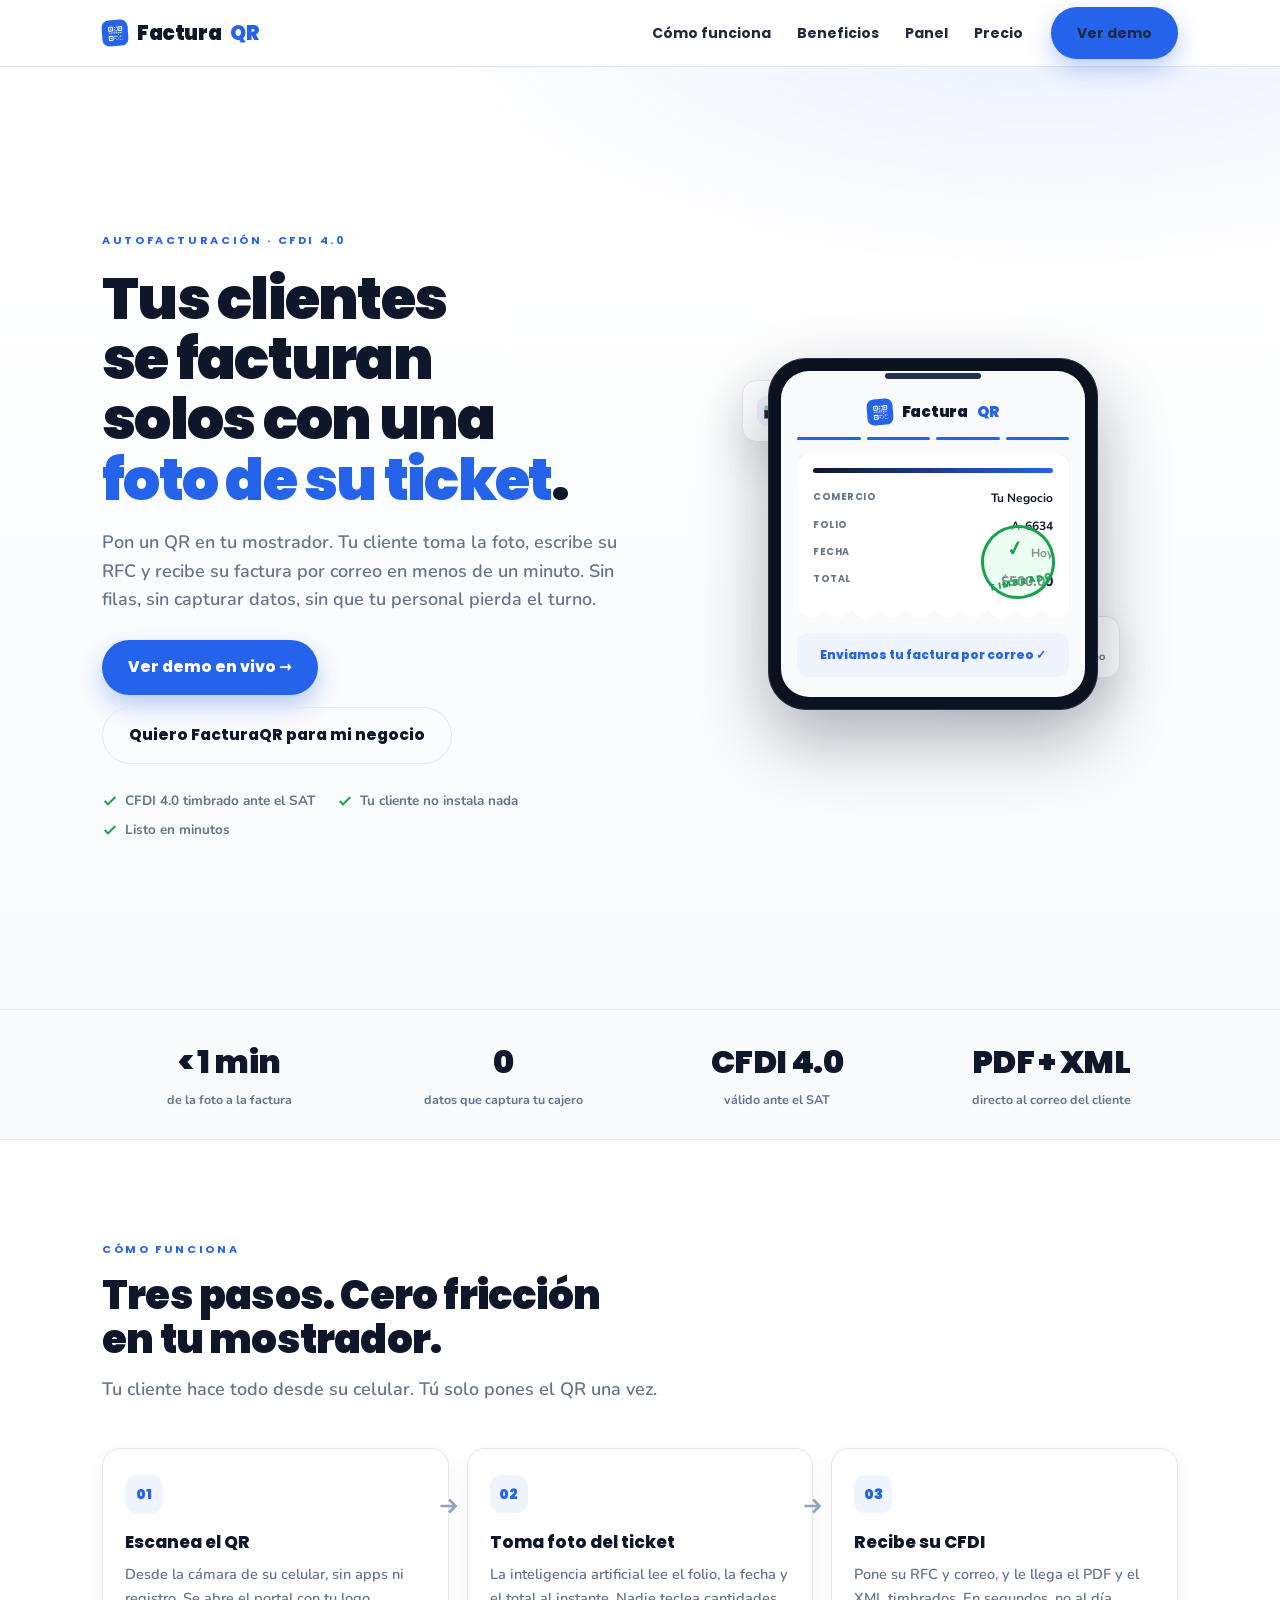
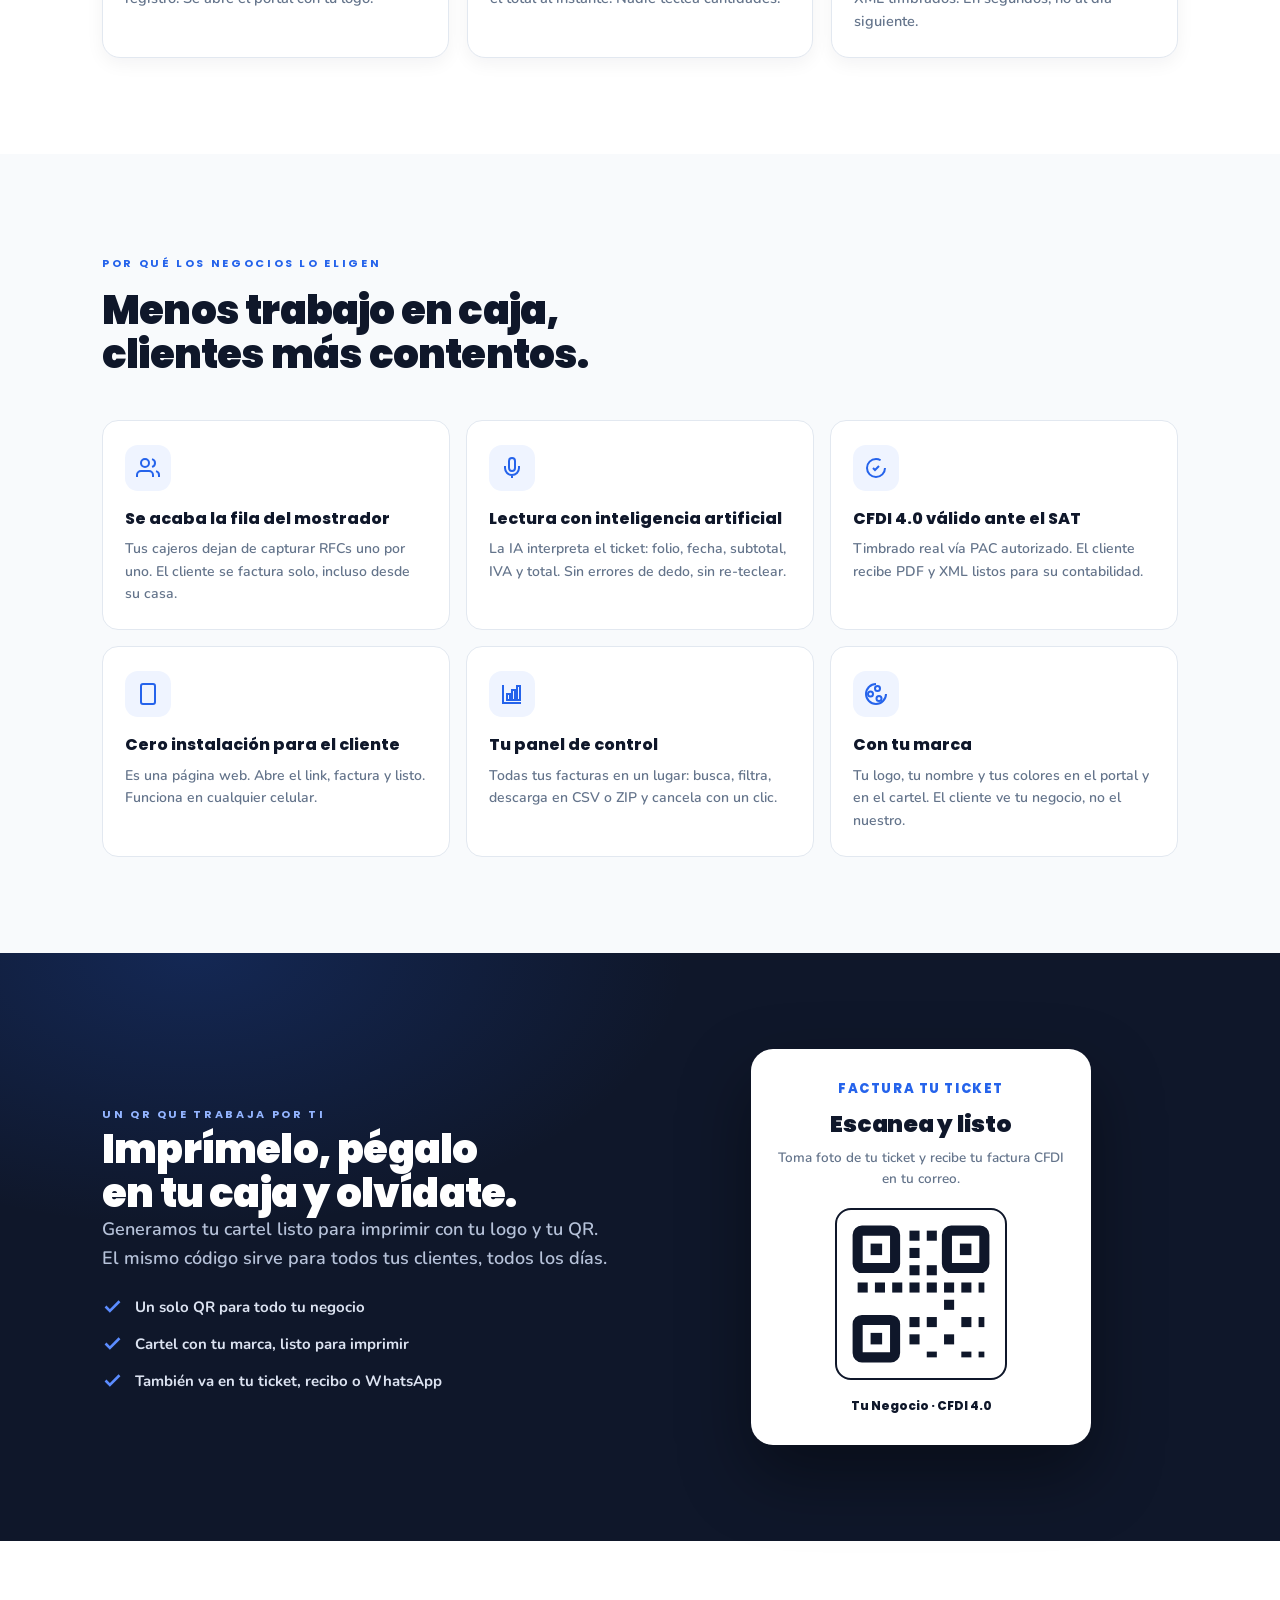
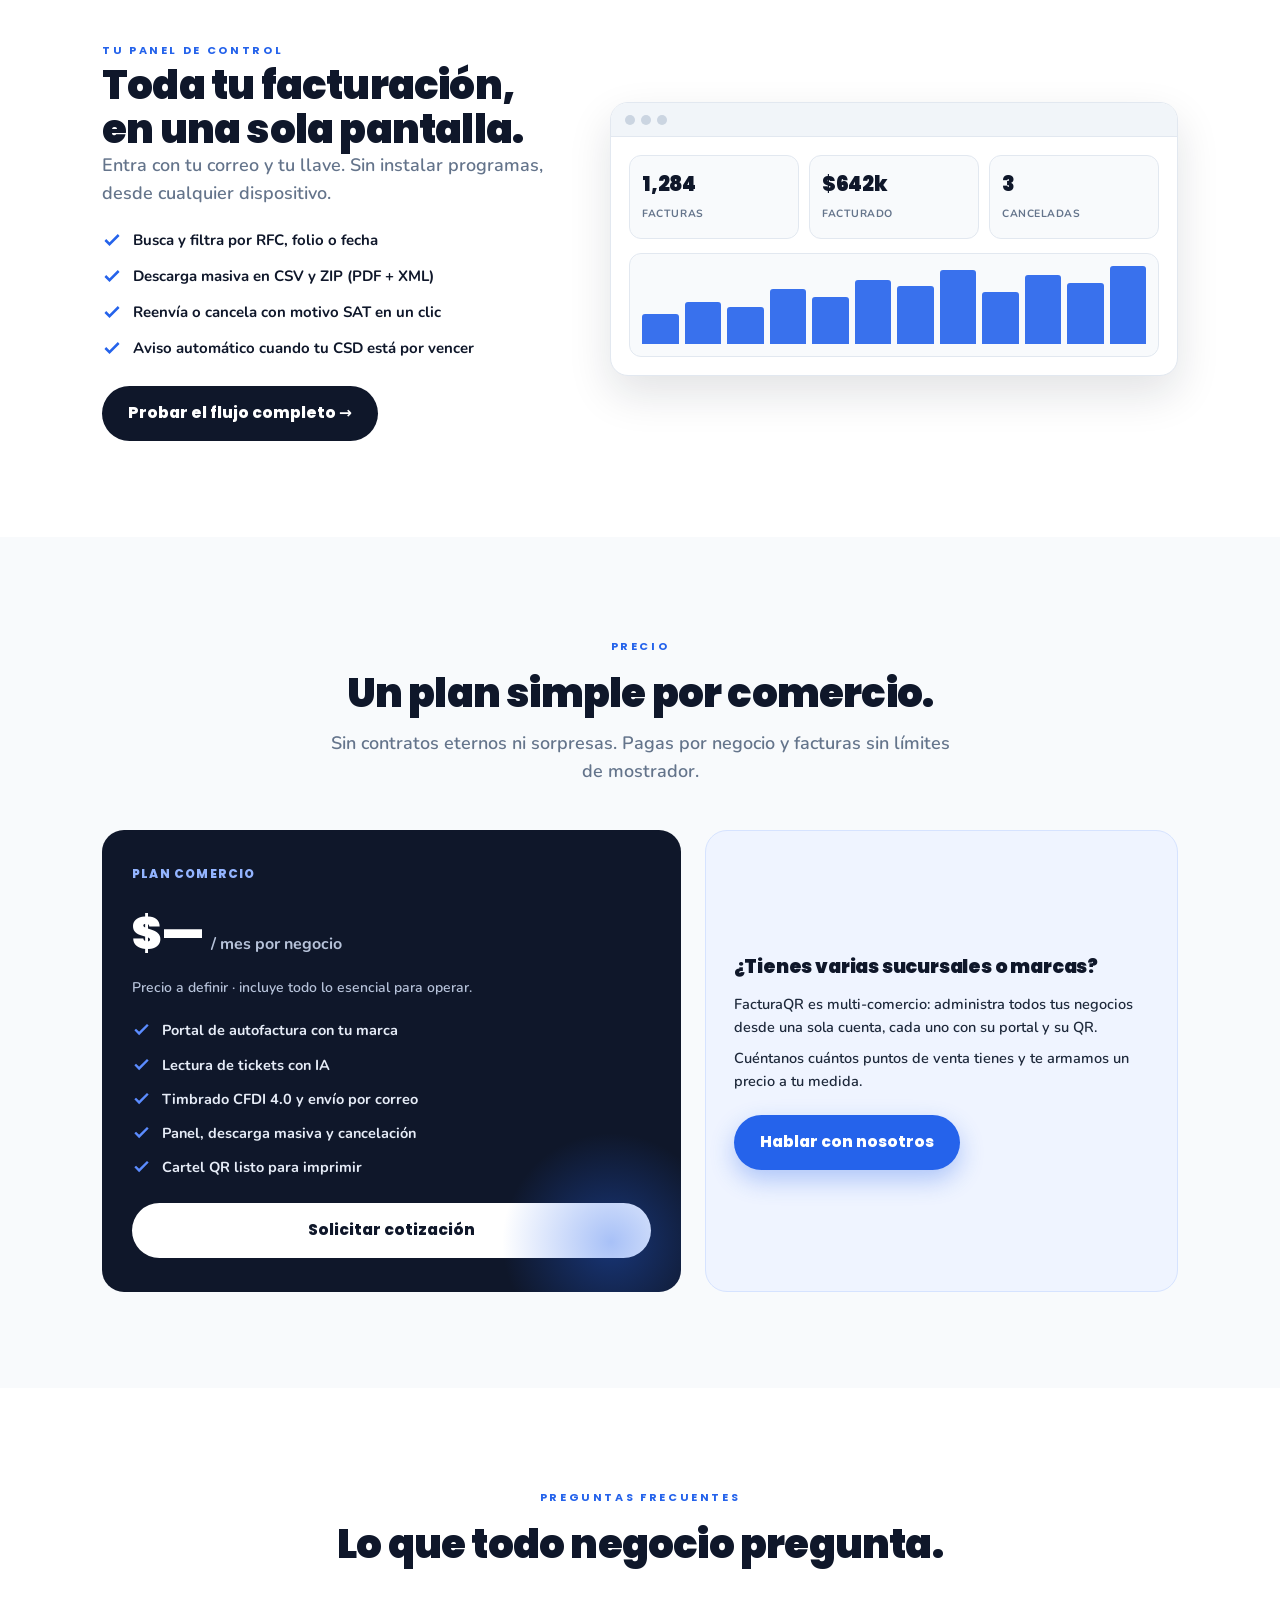
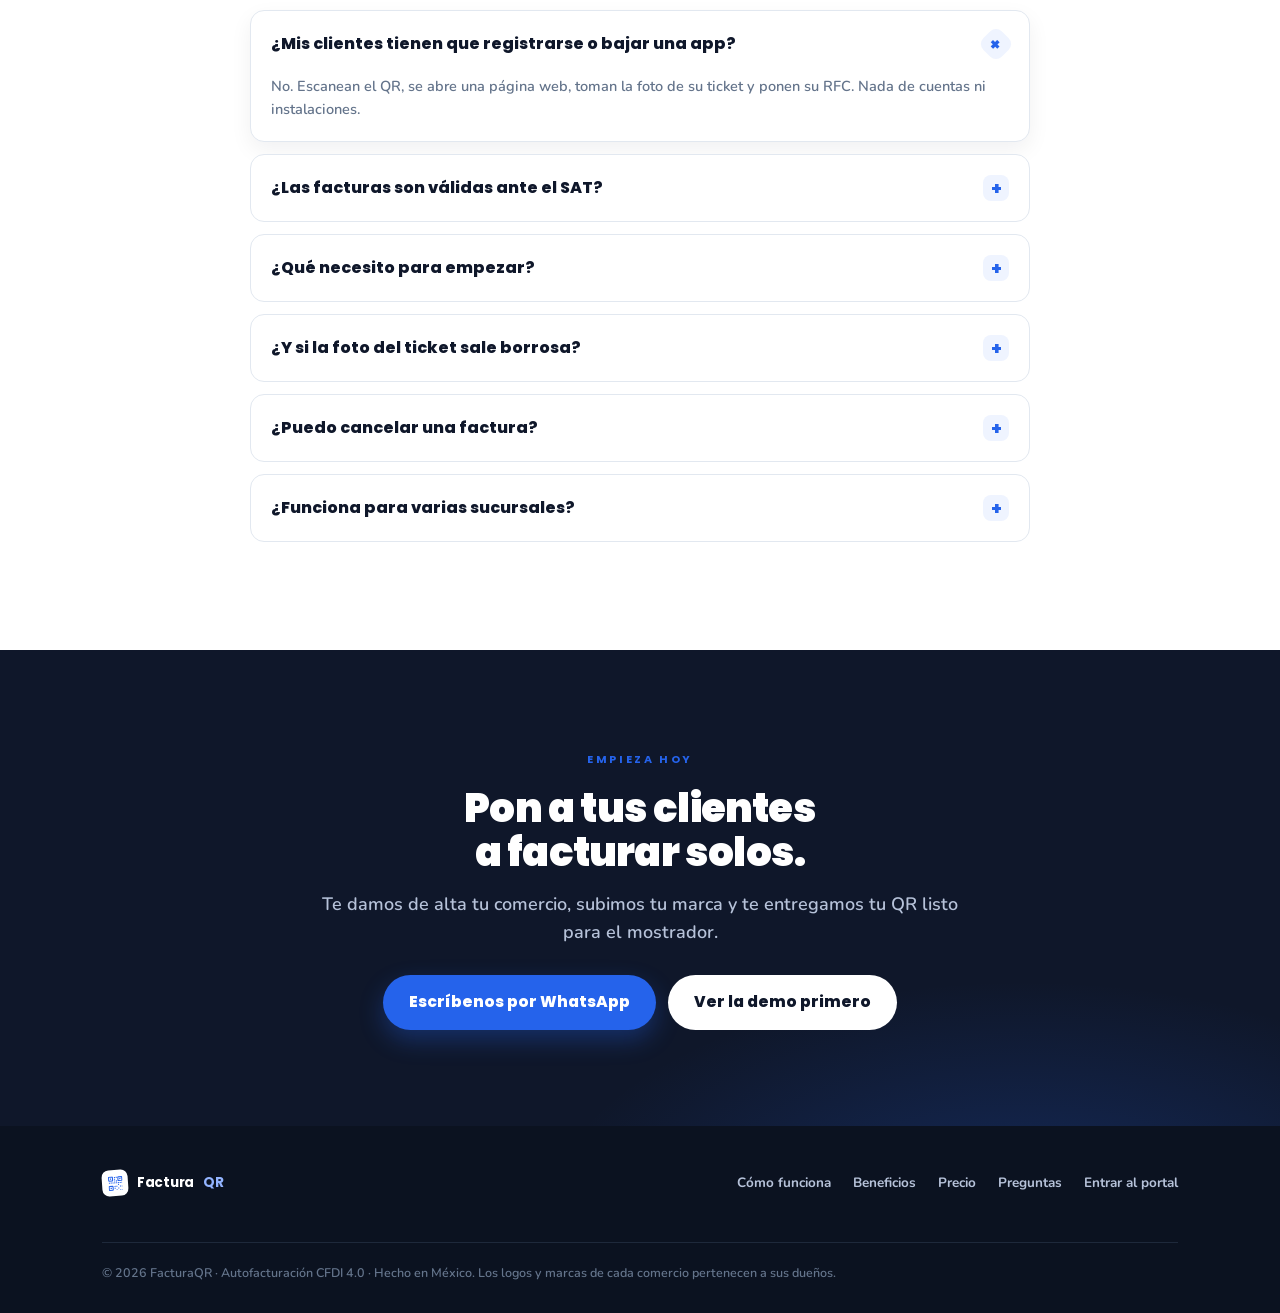
==== index.html @ 7654d51c "Landing de FacturaQR — página promocional Landing de una sola página para facturaqr.app: hero con ma" ====
<!DOCTYPE html>
<html lang="es">
<head>
<meta charset="utf-8">
<meta name="viewport" content="width=device-width, initial-scale=1">
<title>FacturaQR — Tus clientes se facturan solos con una foto de su ticket</title>
<meta name="description" content="Autofacturación CFDI 4.0 para tu negocio. Pon un QR en tu mostrador: tu cliente toma foto de su ticket, pone su RFC y recibe su factura por correo en menos de un minuto. Sin filas, sin capturar datos.">
<meta name="theme-color" content="#0F172A">
<meta property="og:title" content="FacturaQR — Autofacturación con una foto del ticket">
<meta property="og:description" content="Pon un QR en tu mostrador y deja que tus clientes se facturen solos. CFDI 4.0 válido ante el SAT, en menos de un minuto.">
<meta property="og:type" content="website">
<link rel="preconnect" href="https://fonts.googleapis.com">
<link rel="preconnect" href="https://fonts.gstatic.com" crossorigin>
<link href="https://fonts.googleapis.com/css2?family=Poppins:wght@600;700;800;900&family=Nunito:wght@400;600;700;800&display=swap" rel="stylesheet">
<style>
  :root{
    --ink:#0F172A; --ink-2:#1E293B; --mute:#64748B; --mute-2:#94A3B8;
    --blue:#2563EB; --blue-600:#1D4ED8; --blue-soft:#EFF4FF;
    --paper:#F8FAFC; --paper-2:#F1F5F9; --line:#E2E8F0; --white:#FFFFFF;
    --ok:#16A34A; --ok-soft:#DCFCE7;
    --shadow:0 18px 44px rgba(15,23,42,.12);
    --max:1120px;
  }
  *{box-sizing:border-box;margin:0;padding:0}
  html{-webkit-text-size-adjust:100%;scroll-behavior:smooth}
  body{font-family:'Nunito',system-ui,-apple-system,'Segoe UI',sans-serif;color:var(--ink);background:var(--white);line-height:1.6;overflow-x:hidden}
  h1,h2,h3,.wm,.eyebrow,.btn,.stat b,.step b,.label{font-family:'Poppins',system-ui,'Segoe UI',sans-serif}
  a{color:inherit;text-decoration:none}
  img{max-width:100%;display:block}
  .wrap{max-width:var(--max);margin:0 auto;padding:0 22px}
  .eyebrow{font-weight:700;font-size:11px;letter-spacing:.24em;text-transform:uppercase;color:var(--blue)}
  h2{font-weight:900;font-size:clamp(26px,4.2vw,40px);letter-spacing:-.02em;line-height:1.1;text-wrap:balance}
  .lead{font-size:clamp(16px,2vw,18px);color:var(--mute);font-weight:600;max-width:58ch}
  .btn{display:inline-flex;align-items:center;gap:9px;border:0;border-radius:100px;padding:15px 26px;font-weight:800;font-size:15.5px;cursor:pointer;transition:transform .08s ease,filter .18s ease,box-shadow .18s ease;white-space:nowrap}
  .btn:active{transform:translateY(1px)}
  .btn-blue{background:var(--blue);color:#fff;box-shadow:0 10px 24px rgba(37,99,235,.32)}
  .btn-blue:hover{filter:brightness(1.07);box-shadow:0 14px 30px rgba(37,99,235,.4)}
  .btn-dark{background:var(--ink);color:#fff}
  .btn-dark:hover{filter:brightness(1.18)}
  .btn-ghost{background:transparent;color:var(--ink);border:1.6px solid var(--line)}
  .btn-ghost:hover{border-color:var(--blue);color:var(--blue)}
  .btn-white{background:#fff;color:var(--ink)}
  .btn-white:hover{filter:brightness(.96)}
  :focus-visible{outline:3px solid var(--blue);outline-offset:2px;border-radius:6px}

  /* ── wordmark ── */
  .wm{display:inline-flex;align-items:center;gap:9px;font-weight:900;font-size:20px;letter-spacing:-.02em}
  .wm .qmark{display:inline-grid;place-items:center;width:26px;height:26px;background:var(--blue);color:#fff;border-radius:7px;font-size:13px;transform:rotate(-4deg)}
  .wm .qmark svg{width:15px;height:15px}
  .wm .t2{color:var(--blue)}
  .on-dark .wm{color:#fff}.on-dark .wm .qmark{background:#fff;color:var(--blue)}.on-dark .wm .t2{color:#93B4FF}

  /* ── nav ── */
  header.nav{position:sticky;top:0;z-index:50;background:rgba(255,255,255,.82);backdrop-filter:saturate(180%) blur(12px);border-bottom:1px solid var(--line)}
  .nav .row{display:flex;align-items:center;gap:20px;height:66px}
  .nav nav{margin-left:auto;display:flex;align-items:center;gap:26px}
  .nav nav a{font-family:'Poppins';font-weight:700;font-size:14px;color:var(--ink-2)}
  .nav nav a:hover{color:var(--blue)}
  .nav .cta{margin-left:2px}
  .nav .burger{display:none;margin-left:auto;background:none;border:0;font-size:26px;cursor:pointer;color:var(--ink)}
  @media(max-width:820px){.nav nav .navlink{display:none}.nav .burger{display:block}.nav nav{gap:10px}}

  /* ── hero ── */
  .hero{position:relative;background:
      radial-gradient(1100px 460px at 82% -8%,rgba(37,99,235,.10),transparent 60%),
      linear-gradient(180deg,#fff, var(--paper));overflow:hidden}
  .hero .wrap{display:grid;grid-template-columns:1.05fr .95fr;gap:46px;align-items:center;padding-top:64px;padding-bottom:72px}
  .hero h1{font-weight:900;font-size:clamp(32px,5.4vw,58px);line-height:1.04;letter-spacing:-.03em;text-wrap:balance;margin:16px 0 18px}
  .hero h1 .hl{color:var(--blue);position:relative;white-space:nowrap}
  .hero h1 .hl::after{content:"";position:absolute;left:0;right:0;bottom:.06em;height:.16em;background:rgba(37,99,235,.22);border-radius:3px;z-index:-1}
  .hero .cta-row{display:flex;flex-wrap:wrap;gap:12px;margin-top:26px}
  .trust{display:flex;flex-wrap:wrap;gap:8px 22px;margin-top:26px;color:var(--mute);font-weight:700;font-size:13.5px}
  .trust span{display:inline-flex;align-items:center;gap:7px}
  .trust svg{width:16px;height:16px;color:var(--ok);flex:none}

  /* ── phone mock ── */
  .mock{position:relative;justify-self:center;width:100%;max-width:330px}
  .phone{position:relative;background:#0B1220;border-radius:38px;padding:12px;box-shadow:0 30px 70px rgba(15,23,42,.32);border:1px solid #24304A}
  .phone::before{content:"";position:absolute;top:14px;left:50%;transform:translateX(-50%);width:96px;height:6px;background:#24304A;border-radius:100px;z-index:3}
  .screen{background:var(--paper);border-radius:28px;padding:22px 16px 20px;overflow:hidden}
  .screen .brand{display:flex;justify-content:center;margin:6px 0 12px}
  .screen .brand .wm{font-size:15px}
  .prog{display:flex;gap:6px;margin-bottom:14px}
  .prog i{flex:1;height:3px;border-radius:2px;background:var(--line)}
  .prog i.on{background:var(--blue)}
  .ticket{position:relative;background:#fff;border-radius:14px 14px 0 0;padding:16px 16px 22px;box-shadow:0 10px 24px rgba(27,36,64,.1);
    --z:9px;clip-path:polygon(0 0,100% 0,100% calc(100% - var(--z)),95% 100%,90% calc(100% - var(--z)),85% 100%,80% calc(100% - var(--z)),75% 100%,70% calc(100% - var(--z)),65% 100%,60% calc(100% - var(--z)),55% 100%,50% calc(100% - var(--z)),45% 100%,40% calc(100% - var(--z)),35% 100%,30% calc(100% - var(--z)),25% 100%,20% calc(100% - var(--z)),15% 100%,10% calc(100% - var(--z)),5% 100%,0 calc(100% - var(--z)))}
  .ticket .bar{height:5px;border-radius:100px;background:linear-gradient(90deg,var(--ink),var(--blue));margin:-2px 0 12px}
  .trow{display:flex;justify-content:space-between;font-size:12px;padding:4px 0;font-weight:700}
  .trow b{color:var(--mute);font-family:'Poppins';font-weight:700;font-size:9.5px;text-transform:uppercase;letter-spacing:.05em}
  .trow.big span{font-weight:800;font-size:14px}
  .stamp{position:absolute;right:14px;bottom:20px;width:74px;height:74px;border-radius:50%;border:3px solid var(--ok);color:var(--ok);display:grid;place-items:center;text-align:center;font-family:'Poppins';font-weight:800;font-size:9px;letter-spacing:.14em;line-height:1.2;transform:rotate(-11deg);background:rgba(220,252,231,.55)}
  .stamp em{font-style:normal;font-size:20px;display:block}
  .screen .done{margin-top:14px;background:var(--blue-soft);border-radius:12px;padding:12px;text-align:center;font-family:'Poppins';font-weight:800;font-size:12px;color:var(--blue)}
  .float{position:absolute;background:#fff;border:1px solid var(--line);border-radius:14px;box-shadow:var(--shadow);padding:11px 14px;display:flex;align-items:center;gap:10px;font-weight:800;font-size:13px}
  .float .ic{width:30px;height:30px;border-radius:9px;display:grid;place-items:center;flex:none;font-size:15px}
  .float small{display:block;color:var(--mute);font-weight:700;font-size:11px}
  .float.f1{top:6%;left:-26px;animation:bob 5s ease-in-out infinite}
  .float.f2{bottom:9%;right:-22px;animation:bob 5.6s ease-in-out .6s infinite}
  @keyframes bob{0%,100%{transform:translateY(0)}50%{transform:translateY(-9px)}}

  /* ── logos / stat strip ── */
  .strip{border-top:1px solid var(--line);border-bottom:1px solid var(--line);background:var(--paper)}
  .strip .wrap{display:grid;grid-template-columns:repeat(4,1fr);gap:20px;padding:26px 22px}
  .stat{text-align:center}
  .stat b{display:block;font-weight:900;font-size:clamp(22px,3.4vw,32px);color:var(--ink);letter-spacing:-.02em;font-variant-numeric:tabular-nums}
  .stat span{font-size:12.5px;color:var(--mute);font-weight:700}
  @media(max-width:620px){.strip .wrap{grid-template-columns:1fr 1fr;gap:22px}}

  /* ── sections ── */
  section{padding:clamp(56px,8vw,96px) 0}
  .sec-head{max-width:640px;margin-bottom:44px}
  .sec-head h2{margin:12px 0 14px}

  /* how it works */
  .steps{display:grid;grid-template-columns:repeat(3,1fr);gap:18px;counter-reset:s}
  .step{position:relative;background:#fff;border:1px solid var(--line);border-radius:18px;padding:26px 22px 24px;box-shadow:0 6px 18px rgba(15,23,42,.05)}
  .step .num{counter-increment:s;font-family:'Poppins';font-weight:900;font-size:14px;color:var(--blue);background:var(--blue-soft);width:38px;height:38px;border-radius:11px;display:grid;place-items:center;margin-bottom:16px}
  .step .num::before{content:counter(s,decimal-leading-zero)}
  .step b{display:block;font-weight:800;font-size:17px;margin-bottom:7px}
  .step p{color:var(--mute);font-weight:600;font-size:14.5px}
  .step .arrow{position:absolute;top:44px;right:-13px;width:26px;height:26px;color:var(--mute-2);z-index:2}
  @media(max-width:780px){.steps{grid-template-columns:1fr}.step .arrow{display:none}}

  /* benefits */
  .bg-paper{background:var(--paper)}
  .cards{display:grid;grid-template-columns:repeat(3,1fr);gap:16px}
  .feat{background:#fff;border:1px solid var(--line);border-radius:16px;padding:24px 22px;transition:transform .16s ease,box-shadow .16s ease}
  .feat:hover{transform:translateY(-4px);box-shadow:var(--shadow)}
  .feat .ic{width:46px;height:46px;border-radius:13px;background:var(--blue-soft);color:var(--blue);display:grid;place-items:center;margin-bottom:15px}
  .feat .ic svg{width:24px;height:24px}
  .feat b{display:block;font-family:'Poppins';font-weight:800;font-size:16px;margin-bottom:7px}
  .feat p{color:var(--mute);font-weight:600;font-size:14px}
  @media(max-width:820px){.cards{grid-template-columns:1fr 1fr}}
  @media(max-width:540px){.cards{grid-template-columns:1fr}}

  /* QR counter (dark) */
  .dark{background:radial-gradient(900px 500px at 15% 0%,rgba(37,99,235,.22),transparent 55%),var(--ink);color:#fff}
  .dark .wrap{display:grid;grid-template-columns:1fr 1fr;gap:48px;align-items:center}
  .dark h2{color:#fff}.dark .lead{color:#B6C2D9}
  .dark .eyebrow{color:#93B4FF}
  .dark ul{list-style:none;margin-top:22px;display:flex;flex-direction:column;gap:13px}
  .dark li{display:flex;gap:12px;font-weight:700;font-size:15px;color:#DCE3F1}
  .dark li svg{width:21px;height:21px;color:#5B8CFF;flex:none;margin-top:1px}
  .cartel{background:#fff;color:var(--ink);border-radius:22px;padding:30px 26px;box-shadow:0 30px 70px rgba(0,0,0,.4);max-width:340px;justify-self:center;text-align:center}
  .cartel .k{font-family:'Poppins';font-weight:800;font-size:13px;letter-spacing:.12em;text-transform:uppercase;color:var(--blue)}
  .cartel h3{font-family:'Poppins';font-weight:900;font-size:23px;margin:6px 0 4px;letter-spacing:-.01em}
  .cartel p{color:var(--mute);font-weight:600;font-size:13.5px;margin-bottom:18px}
  .qr{width:172px;height:172px;margin:0 auto;border-radius:16px;padding:12px;background:#fff;border:2px solid var(--ink)}
  .qr svg{width:100%;height:100%}
  .cartel .foot{margin-top:16px;font-family:'Poppins';font-weight:800;font-size:12px;color:var(--ink)}
  @media(max-width:820px){.dark .wrap{grid-template-columns:1fr;gap:34px}}

  /* panel showcase */
  .split{display:grid;grid-template-columns:.9fr 1.1fr;gap:44px;align-items:center}
  .split ul{list-style:none;margin-top:20px;display:flex;flex-direction:column;gap:12px}
  .split li{display:flex;gap:11px;font-weight:700;font-size:15px}
  .split li svg{width:20px;height:20px;color:var(--blue);flex:none;margin-top:2px}
  .dash{background:#fff;border:1px solid var(--line);border-radius:18px;box-shadow:var(--shadow);overflow:hidden}
  .dash .top{height:34px;background:var(--paper-2);border-bottom:1px solid var(--line);display:flex;align-items:center;gap:6px;padding:0 14px}
  .dash .top i{width:10px;height:10px;border-radius:50%;background:#CBD5E1}
  .dash .body{padding:18px}
  .kpis{display:grid;grid-template-columns:repeat(3,1fr);gap:10px;margin-bottom:14px}
  .kpi{background:var(--paper);border:1px solid var(--line);border-radius:12px;padding:12px}
  .kpi b{font-family:'Poppins';font-weight:900;font-size:20px;display:block;letter-spacing:-.02em}
  .kpi span{font-size:10.5px;color:var(--mute);font-weight:700;text-transform:uppercase;letter-spacing:.05em}
  .chart{display:flex;align-items:flex-end;gap:6px;height:104px;padding:12px;background:var(--paper);border:1px solid var(--line);border-radius:12px}
  .chart i{flex:1;background:var(--blue);border-radius:3px 3px 0 0;opacity:.9}
  @media(max-width:820px){.split{grid-template-columns:1fr;gap:30px}}

  /* pricing */
  .price-wrap{display:grid;grid-template-columns:1.1fr .9fr;gap:24px;align-items:stretch}
  .price{background:var(--ink);color:#fff;border-radius:22px;padding:34px 30px;position:relative;overflow:hidden}
  .price::after{content:"";position:absolute;inset:auto -40px -60px auto;width:220px;height:220px;background:radial-gradient(circle,rgba(37,99,235,.4),transparent 70%)}
  .price .k{font-family:'Poppins';font-weight:800;font-size:12px;letter-spacing:.1em;text-transform:uppercase;color:#93B4FF}
  .price .amt{display:flex;align-items:baseline;gap:8px;margin:14px 0 6px}
  .price .amt b{font-family:'Poppins';font-weight:900;font-size:46px;letter-spacing:-.03em}
  .price .amt span{color:#B6C2D9;font-weight:700}
  .price ul{list-style:none;margin:20px 0 24px;display:flex;flex-direction:column;gap:11px;position:relative}
  .price li{display:flex;gap:11px;font-weight:700;font-size:14.5px;color:#E6ECF7}
  .price li svg{width:19px;height:19px;color:#5B8CFF;flex:none;margin-top:1px}
  .price .btn{position:relative;width:100%;justify-content:center}
  .price-note{background:var(--blue-soft);border:1px solid #D6E3FF;border-radius:22px;padding:30px 28px;display:flex;flex-direction:column;justify-content:center}
  .price-note b{font-family:'Poppins';font-weight:900;font-size:19px;margin-bottom:10px;letter-spacing:-.01em}
  .price-note p{color:var(--ink-2);font-weight:600;font-size:14.5px;margin-bottom:8px}
  @media(max-width:780px){.price-wrap{grid-template-columns:1fr}}

  /* faq */
  .faq{max-width:780px;margin:0 auto}
  details{border:1px solid var(--line);border-radius:14px;padding:2px 20px;margin-bottom:12px;background:#fff;transition:box-shadow .18s ease}
  details[open]{box-shadow:0 8px 22px rgba(15,23,42,.06)}
  summary{list-style:none;cursor:pointer;font-family:'Poppins';font-weight:800;font-size:16px;padding:18px 0;display:flex;justify-content:space-between;align-items:center;gap:14px}
  summary::-webkit-details-marker{display:none}
  summary .pl{width:26px;height:26px;border-radius:8px;background:var(--blue-soft);color:var(--blue);display:grid;place-items:center;font-size:18px;flex:none;transition:transform .2s ease}
  details[open] summary .pl{transform:rotate(45deg)}
  details p{color:var(--mute);font-weight:600;font-size:14.5px;padding:0 0 18px}

  /* final cta */
  .final{background:radial-gradient(800px 400px at 80% 120%,rgba(37,99,235,.25),transparent 60%),var(--ink);color:#fff;text-align:center}
  .final h2{color:#fff;max-width:16ch;margin:14px auto 16px}
  .final .lead{color:#B6C2D9;margin:0 auto}
  .final .cta-row{display:flex;gap:12px;justify-content:center;flex-wrap:wrap;margin-top:28px}

  /* footer */
  footer.ft{background:#0B1220;color:#8FA0BC;padding:44px 0 30px}
  footer.ft .wrap{display:flex;flex-wrap:wrap;gap:24px;align-items:center}
  footer.ft nav{display:flex;gap:22px;margin-left:auto;flex-wrap:wrap}
  footer.ft a{font-weight:700;font-size:13.5px;color:#B6C2D9}
  footer.ft a:hover{color:#fff}
  .ft .copy{width:100%;border-top:1px solid #1E293B;margin-top:22px;padding-top:20px;font-size:12.5px;color:#64748B;font-weight:600}

  /* mobile menu */
  .mmenu{display:none;position:fixed;inset:0;z-index:60;background:rgba(15,23,42,.5)}
  .mmenu.on{display:block}
  .mmenu .panel{position:absolute;top:0;right:0;width:min(82vw,320px);height:100%;background:#fff;padding:26px 24px;display:flex;flex-direction:column;gap:6px;box-shadow:-10px 0 40px rgba(0,0,0,.2)}
  .mmenu a{font-family:'Poppins';font-weight:700;font-size:16px;padding:13px 0;border-bottom:1px solid var(--line)}
  .mmenu .btn{margin-top:16px;justify-content:center}
  .mmenu .x{align-self:flex-end;background:none;border:0;font-size:28px;cursor:pointer;color:var(--ink);margin-bottom:8px}

  .reveal{opacity:0;transform:translateY(20px);transition:opacity .6s ease,transform .6s ease}
  .reveal.in{opacity:1;transform:none}
  @media(prefers-reduced-motion:reduce){*{animation:none!important}.reveal{opacity:1;transform:none;transition:none}html{scroll-behavior:auto}}
</style>
</head>
<body>

<!-- reusable QR glyph -->
<svg width="0" height="0" style="position:absolute" aria-hidden="true"><defs>
  <symbol id="qr" viewBox="0 0 100 100">
    <rect x="6" y="6" width="26" height="26" rx="3" fill="none" stroke="currentColor" stroke-width="7"/>
    <rect x="15" y="15" width="8" height="8" fill="currentColor"/>
    <rect x="68" y="6" width="26" height="26" rx="3" fill="none" stroke="currentColor" stroke-width="7"/>
    <rect x="77" y="15" width="8" height="8" fill="currentColor"/>
    <rect x="6" y="68" width="26" height="26" rx="3" fill="none" stroke="currentColor" stroke-width="7"/>
    <rect x="15" y="77" width="8" height="8" fill="currentColor"/>
    <g fill="currentColor">
      <rect x="42" y="6" width="7" height="7"/><rect x="54" y="6" width="7" height="7"/>
      <rect x="42" y="18" width="7" height="7"/><rect x="42" y="30" width="7" height="7"/>
      <rect x="54" y="30" width="7" height="7"/><rect x="42" y="42" width="7" height="7"/>
      <rect x="6" y="42" width="7" height="7"/><rect x="18" y="42" width="7" height="7"/>
      <rect x="30" y="42" width="7" height="7"/><rect x="54" y="42" width="7" height="7"/>
      <rect x="66" y="42" width="7" height="7"/><rect x="78" y="42" width="7" height="7"/>
      <rect x="90" y="42" width="4" height="7"/>
      <rect x="66" y="54" width="7" height="7"/><rect x="78" y="66" width="7" height="7"/>
      <rect x="66" y="78" width="7" height="7"/><rect x="90" y="66" width="4" height="7"/>
      <rect x="54" y="66" width="7" height="7"/><rect x="42" y="66" width="7" height="7"/>
      <rect x="42" y="78" width="7" height="7"/><rect x="54" y="90" width="7" height="4"/>
      <rect x="78" y="90" width="7" height="4"/><rect x="90" y="90" width="4" height="4"/>
    </g>
  </symbol>
</defs></svg>

<header class="nav">
  <div class="wrap row">
    <a class="wm" href="#top" aria-label="FacturaQR inicio">
      <span class="qmark"><svg viewBox="0 0 100 100" aria-hidden="true"><use href="#qr"/></svg></span>
      Factura<span class="t2">QR</span>
    </a>
    <nav>
      <a class="navlink" href="#como">Cómo funciona</a>
      <a class="navlink" href="#beneficios">Beneficios</a>
      <a class="navlink" href="#panel">Panel</a>
      <a class="navlink" href="#precio">Precio</a>
      <a class="btn btn-blue cta" href="https://portal.facturaqr.app/?c=demo2&amp;demo=1" target="_blank" rel="noopener">Ver demo</a>
    </nav>
    <button class="burger" aria-label="Abrir menú" onclick="document.getElementById('mm').classList.add('on')">☰</button>
  </div>
</header>

<div class="mmenu" id="mm" onclick="if(event.target===this)this.classList.remove('on')">
  <div class="panel">
    <button class="x" aria-label="Cerrar" onclick="document.getElementById('mm').classList.remove('on')">×</button>
    <a href="#como" onclick="document.getElementById('mm').classList.remove('on')">Cómo funciona</a>
    <a href="#beneficios" onclick="document.getElementById('mm').classList.remove('on')">Beneficios</a>
    <a href="#panel" onclick="document.getElementById('mm').classList.remove('on')">Panel</a>
    <a href="#precio" onclick="document.getElementById('mm').classList.remove('on')">Precio</a>
    <a href="#faq" onclick="document.getElementById('mm').classList.remove('on')">Preguntas</a>
    <a class="btn btn-blue" href="https://portal.facturaqr.app/?c=demo2&amp;demo=1" target="_blank" rel="noopener">Ver demo en vivo</a>
  </div>
</div>

<main id="top">
  <!-- HERO -->
  <section class="hero">
    <div class="wrap">
      <div>
        <span class="eyebrow">Autofacturación · CFDI 4.0</span>
        <h1>Tus clientes se facturan solos con una <span class="hl">foto de su ticket</span>.</h1>
        <p class="lead">Pon un QR en tu mostrador. Tu cliente toma la foto, escribe su RFC y recibe su factura por correo en menos de un minuto. Sin filas, sin capturar datos, sin que tu personal pierda el turno.</p>
        <div class="cta-row">
          <a class="btn btn-blue" href="https://portal.facturaqr.app/?c=demo2&amp;demo=1" target="_blank" rel="noopener">Ver demo en vivo →</a>
          <a class="btn btn-ghost" href="#precio">Quiero FacturaQR para mi negocio</a>
        </div>
        <div class="trust">
          <span><svg viewBox="0 0 24 24" fill="none" stroke="currentColor" stroke-width="3"><path d="M20 6 9 17l-5-5"/></svg> CFDI 4.0 timbrado ante el SAT</span>
          <span><svg viewBox="0 0 24 24" fill="none" stroke="currentColor" stroke-width="3"><path d="M20 6 9 17l-5-5"/></svg> Tu cliente no instala nada</span>
          <span><svg viewBox="0 0 24 24" fill="none" stroke="currentColor" stroke-width="3"><path d="M20 6 9 17l-5-5"/></svg> Listo en minutos</span>
        </div>
      </div>

      <div class="mock">
        <div class="float f1"><span class="ic" style="background:var(--blue-soft);color:var(--blue)">📷</span><div>Foto del ticket<small>La IA lo lee sola</small></div></div>
        <div class="float f2"><span class="ic" style="background:var(--ok-soft);color:var(--ok)">✓</span><div>Factura enviada<small>PDF + XML al correo</small></div></div>
        <div class="phone">
          <div class="screen">
            <div class="brand"><span class="wm"><span class="qmark"><svg viewBox="0 0 100 100" aria-hidden="true"><use href="#qr"/></svg></span>Factura<span class="t2">QR</span></span></div>
            <div class="prog"><i class="on"></i><i class="on"></i><i class="on"></i><i class="on"></i></div>
            <div class="ticket">
              <div class="bar"></div>
              <div class="trow"><b>Comercio</b><span>Tu Negocio</span></div>
              <div class="trow"><b>Folio</b><span>A-6634</span></div>
              <div class="trow"><b>Fecha</b><span>Hoy</span></div>
              <div class="trow big"><b>Total</b><span>$500.00</span></div>
              <div class="stamp"><em>✓</em>TIMBRADO</div>
            </div>
            <div class="done">Enviamos tu factura por correo ✓</div>
          </div>
        </div>
      </div>
    </div>
  </section>

  <!-- STAT STRIP -->
  <div class="strip">
    <div class="wrap">
      <div class="stat"><b>&lt; 1 min</b><span>de la foto a la factura</span></div>
      <div class="stat"><b>0</b><span>datos que captura tu cajero</span></div>
      <div class="stat"><b>CFDI 4.0</b><span>válido ante el SAT</span></div>
      <div class="stat"><b>PDF + XML</b><span>directo al correo del cliente</span></div>
    </div>
  </div>

  <!-- HOW -->
  <section id="como">
    <div class="wrap">
      <div class="sec-head">
        <span class="eyebrow">Cómo funciona</span>
        <h2>Tres pasos. Cero fricción en tu mostrador.</h2>
        <p class="lead">Tu cliente hace todo desde su celular. Tú solo pones el QR una vez.</p>
      </div>
      <div class="steps">
        <div class="step reveal">
          <div class="num"></div>
          <b>Escanea el QR</b>
          <p>Desde la cámara de su celular, sin apps ni registro. Se abre el portal con tu logo.</p>
          <svg class="arrow" viewBox="0 0 24 24" fill="none" stroke="currentColor" stroke-width="2.5"><path d="M5 12h14M13 6l6 6-6 6"/></svg>
        </div>
        <div class="step reveal">
          <div class="num"></div>
          <b>Toma foto del ticket</b>
          <p>La inteligencia artificial lee el folio, la fecha y el total al instante. Nadie teclea cantidades.</p>
          <svg class="arrow" viewBox="0 0 24 24" fill="none" stroke="currentColor" stroke-width="2.5"><path d="M5 12h14M13 6l6 6-6 6"/></svg>
        </div>
        <div class="step reveal">
          <div class="num"></div>
          <b>Recibe su CFDI</b>
          <p>Pone su RFC y correo, y le llega el PDF y el XML timbrados. En segundos, no al día siguiente.</p>
        </div>
      </div>
    </div>
  </section>

  <!-- BENEFITS -->
  <section id="beneficios" class="bg-paper">
    <div class="wrap">
      <div class="sec-head">
        <span class="eyebrow">Por qué los negocios lo eligen</span>
        <h2>Menos trabajo en caja, clientes más contentos.</h2>
      </div>
      <div class="cards">
        <div class="feat reveal"><div class="ic"><svg viewBox="0 0 24 24" fill="none" stroke="currentColor" stroke-width="2"><path d="M17 21v-2a4 4 0 0 0-4-4H5a4 4 0 0 0-4 4v2"/><circle cx="9" cy="7" r="4"/><path d="M23 21v-2a4 4 0 0 0-3-3.87M16 3.13a4 4 0 0 1 0 7.75"/></svg></div><b>Se acaba la fila del mostrador</b><p>Tus cajeros dejan de capturar RFCs uno por uno. El cliente se factura solo, incluso desde su casa.</p></div>
        <div class="feat reveal"><div class="ic"><svg viewBox="0 0 24 24" fill="none" stroke="currentColor" stroke-width="2"><path d="M12 2a3 3 0 0 0-3 3v7a3 3 0 0 0 6 0V5a3 3 0 0 0-3-3z"/><path d="M19 10v2a7 7 0 0 1-14 0v-2M12 19v3"/></svg></div><b>Lectura con inteligencia artificial</b><p>La IA interpreta el ticket: folio, fecha, subtotal, IVA y total. Sin errores de dedo, sin re-teclear.</p></div>
        <div class="feat reveal"><div class="ic"><svg viewBox="0 0 24 24" fill="none" stroke="currentColor" stroke-width="2"><path d="M9 12l2 2 4-4"/><path d="M21 12c0 4.97-4.03 9-9 9s-9-4.03-9-9 4.03-9 9-9c1.66 0 3.22.45 4.56 1.24"/></svg></div><b>CFDI 4.0 válido ante el SAT</b><p>Timbrado real vía PAC autorizado. El cliente recibe PDF y XML listos para su contabilidad.</p></div>
        <div class="feat reveal"><div class="ic"><svg viewBox="0 0 24 24" fill="none" stroke="currentColor" stroke-width="2"><rect x="5" y="2" width="14" height="20" rx="2"/><path d="M12 18h.01"/></svg></div><b>Cero instalación para el cliente</b><p>Es una página web. Abre el link, factura y listo. Funciona en cualquier celular.</p></div>
        <div class="feat reveal"><div class="ic"><svg viewBox="0 0 24 24" fill="none" stroke="currentColor" stroke-width="2"><path d="M3 3v18h18"/><rect x="7" y="12" width="3" height="6"/><rect x="12" y="8" width="3" height="10"/><rect x="17" y="4" width="3" height="14"/></svg></div><b>Tu panel de control</b><p>Todas tus facturas en un lugar: busca, filtra, descarga en CSV o ZIP y cancela con un clic.</p></div>
        <div class="feat reveal"><div class="ic"><svg viewBox="0 0 24 24" fill="none" stroke="currentColor" stroke-width="2"><circle cx="13.5" cy="6.5" r="2.5"/><circle cx="6.5" cy="12" r="2.5"/><circle cx="15" cy="16.5" r="2.5"/><path d="M12 2a10 10 0 1 0 10 10"/></svg></div><b>Con tu marca</b><p>Tu logo, tu nombre y tus colores en el portal y en el cartel. El cliente ve tu negocio, no el nuestro.</p></div>
      </div>
    </div>
  </section>

  <!-- QR COUNTER (dark) -->
  <section class="dark">
    <div class="wrap">
      <div>
        <span class="eyebrow">Un QR que trabaja por ti</span>
        <h2>Imprímelo, pégalo en tu caja y olvídate.</h2>
        <p class="lead">Generamos tu cartel listo para imprimir con tu logo y tu QR. El mismo código sirve para todos tus clientes, todos los días.</p>
        <ul>
          <li><svg viewBox="0 0 24 24" fill="none" stroke="currentColor" stroke-width="3"><path d="M20 6 9 17l-5-5"/></svg> Un solo QR para todo tu negocio</li>
          <li><svg viewBox="0 0 24 24" fill="none" stroke="currentColor" stroke-width="3"><path d="M20 6 9 17l-5-5"/></svg> Cartel con tu marca, listo para imprimir</li>
          <li><svg viewBox="0 0 24 24" fill="none" stroke="currentColor" stroke-width="3"><path d="M20 6 9 17l-5-5"/></svg> También va en tu ticket, recibo o WhatsApp</li>
        </ul>
      </div>
      <div class="cartel">
        <div class="k">Factura tu ticket</div>
        <h3>Escanea y listo</h3>
        <p>Toma foto de tu ticket y recibe tu factura CFDI en tu correo.</p>
        <div class="qr"><svg viewBox="0 0 100 100" style="color:var(--ink)" aria-label="Código QR de ejemplo"><use href="#qr"/></svg></div>
        <div class="foot">Tu Negocio · CFDI 4.0</div>
      </div>
    </div>
  </section>

  <!-- PANEL -->
  <section id="panel">
    <div class="wrap split">
      <div>
        <span class="eyebrow">Tu panel de control</span>
        <h2>Toda tu facturación, en una sola pantalla.</h2>
        <p class="lead">Entra con tu correo y tu llave. Sin instalar programas, desde cualquier dispositivo.</p>
        <ul>
          <li><svg viewBox="0 0 24 24" fill="none" stroke="currentColor" stroke-width="3"><path d="M20 6 9 17l-5-5"/></svg> Busca y filtra por RFC, folio o fecha</li>
          <li><svg viewBox="0 0 24 24" fill="none" stroke="currentColor" stroke-width="3"><path d="M20 6 9 17l-5-5"/></svg> Descarga masiva en CSV y ZIP (PDF + XML)</li>
          <li><svg viewBox="0 0 24 24" fill="none" stroke="currentColor" stroke-width="3"><path d="M20 6 9 17l-5-5"/></svg> Reenvía o cancela con motivo SAT en un clic</li>
          <li><svg viewBox="0 0 24 24" fill="none" stroke="currentColor" stroke-width="3"><path d="M20 6 9 17l-5-5"/></svg> Aviso automático cuando tu CSD está por vencer</li>
        </ul>
        <a class="btn btn-dark" href="https://portal.facturaqr.app/?c=demo2&amp;demo=1" target="_blank" rel="noopener" style="margin-top:26px">Probar el flujo completo →</a>
      </div>
      <div class="dash reveal">
        <div class="top"><i></i><i></i><i></i></div>
        <div class="body">
          <div class="kpis">
            <div class="kpi"><b>1,284</b><span>Facturas</span></div>
            <div class="kpi"><b>$642k</b><span>Facturado</span></div>
            <div class="kpi"><b>3</b><span>Canceladas</span></div>
          </div>
          <div class="chart" aria-hidden="true">
            <i style="height:38%"></i><i style="height:54%"></i><i style="height:47%"></i><i style="height:70%"></i><i style="height:60%"></i><i style="height:82%"></i><i style="height:74%"></i><i style="height:95%"></i><i style="height:66%"></i><i style="height:88%"></i><i style="height:78%"></i><i style="height:100%"></i>
          </div>
        </div>
      </div>
    </div>
  </section>

  <!-- PRICING -->
  <section id="precio" class="bg-paper">
    <div class="wrap">
      <div class="sec-head" style="margin-inline:auto;text-align:center">
        <span class="eyebrow">Precio</span>
        <h2>Un plan simple por comercio.</h2>
        <p class="lead" style="margin-inline:auto">Sin contratos eternos ni sorpresas. Pagas por negocio y facturas sin límites de mostrador.</p>
      </div>
      <div class="price-wrap">
        <div class="price">
          <div class="k">Plan Comercio</div>
          <div class="amt"><b>$—</b><span>/ mes por negocio</span></div>
          <p style="color:#B6C2D9;font-weight:600;font-size:14px">Precio a definir · incluye todo lo esencial para operar.</p>
          <ul>
            <li><svg viewBox="0 0 24 24" fill="none" stroke="currentColor" stroke-width="3"><path d="M20 6 9 17l-5-5"/></svg> Portal de autofactura con tu marca</li>
            <li><svg viewBox="0 0 24 24" fill="none" stroke="currentColor" stroke-width="3"><path d="M20 6 9 17l-5-5"/></svg> Lectura de tickets con IA</li>
            <li><svg viewBox="0 0 24 24" fill="none" stroke="currentColor" stroke-width="3"><path d="M20 6 9 17l-5-5"/></svg> Timbrado CFDI 4.0 y envío por correo</li>
            <li><svg viewBox="0 0 24 24" fill="none" stroke="currentColor" stroke-width="3"><path d="M20 6 9 17l-5-5"/></svg> Panel, descarga masiva y cancelación</li>
            <li><svg viewBox="0 0 24 24" fill="none" stroke="currentColor" stroke-width="3"><path d="M20 6 9 17l-5-5"/></svg> Cartel QR listo para imprimir</li>
          </ul>
          <a class="btn btn-white" href="#contacto">Solicitar cotización</a>
        </div>
        <div class="price-note">
          <b>¿Tienes varias sucursales o marcas?</b>
          <p>FacturaQR es multi-comercio: administra todos tus negocios desde una sola cuenta, cada uno con su portal y su QR.</p>
          <p>Cuéntanos cuántos puntos de venta tienes y te armamos un precio a tu medida.</p>
          <a class="btn btn-blue" href="#contacto" style="margin-top:14px;align-self:flex-start">Hablar con nosotros</a>
        </div>
      </div>
    </div>
  </section>

  <!-- FAQ -->
  <section id="faq">
    <div class="wrap">
      <div class="sec-head" style="margin-inline:auto;text-align:center">
        <span class="eyebrow">Preguntas frecuentes</span>
        <h2>Lo que todo negocio pregunta.</h2>
      </div>
      <div class="faq">
        <details open><summary>¿Mis clientes tienen que registrarse o bajar una app? <span class="pl">+</span></summary><p>No. Escanean el QR, se abre una página web, toman la foto de su ticket y ponen su RFC. Nada de cuentas ni instalaciones.</p></details>
        <details><summary>¿Las facturas son válidas ante el SAT? <span class="pl">+</span></summary><p>Sí. Emitimos CFDI 4.0 timbrado a través de un PAC autorizado. El cliente recibe el PDF y el XML, igual que cualquier factura formal.</p></details>
        <details><summary>¿Qué necesito para empezar? <span class="pl">+</span></summary><p>Tu RFC, tu régimen fiscal y tu Certificado de Sello Digital (CSD) del SAT. Lo subes una vez desde tu panel y quedas listo para timbrar.</p></details>
        <details><summary>¿Y si la foto del ticket sale borrosa? <span class="pl">+</span></summary><p>La IA avisa cuando no puede leer el folio o el total y le pide al cliente otra foto. Además, cada folio solo se puede facturar una vez, para evitar duplicados.</p></details>
        <details><summary>¿Puedo cancelar una factura? <span class="pl">+</span></summary><p>Sí, desde tu panel, eligiendo el motivo de cancelación del SAT. También puedes reenviar la factura al correo del cliente cuando lo necesites.</p></details>
        <details><summary>¿Funciona para varias sucursales? <span class="pl">+</span></summary><p>Sí. Cada negocio tiene su propio portal, su QR y su marca, y tú los administras todos desde una sola cuenta.</p></details>
      </div>
    </div>
  </section>

  <!-- FINAL CTA -->
  <section class="final" id="contacto">
    <div class="wrap">
      <span class="eyebrow">Empieza hoy</span>
      <h2>Pon a tus clientes a facturar solos.</h2>
      <p class="lead">Te damos de alta tu comercio, subimos tu marca y te entregamos tu QR listo para el mostrador.</p>
      <div class="cta-row">
        <a class="btn btn-blue" href="https://wa.me/52?text=Quiero%20FacturaQR%20para%20mi%20negocio" target="_blank" rel="noopener">Escríbenos por WhatsApp</a>
        <a class="btn btn-white" href="https://portal.facturaqr.app/?c=demo2&amp;demo=1" target="_blank" rel="noopener">Ver la demo primero</a>
      </div>
    </div>
  </section>
</main>

<footer class="ft on-dark">
  <div class="wrap">
    <a class="wm" href="#top">
      <span class="qmark"><svg viewBox="0 0 100 100" aria-hidden="true"><use href="#qr"/></svg></span>
      Factura<span class="t2">QR</span>
    </a>
    <nav>
      <a href="#como">Cómo funciona</a>
      <a href="#beneficios">Beneficios</a>
      <a href="#precio">Precio</a>
      <a href="#faq">Preguntas</a>
      <a href="https://portal.facturaqr.app/" target="_blank" rel="noopener">Entrar al portal</a>
    </nav>
    <div class="copy">© 2026 FacturaQR · Autofacturación CFDI 4.0 · Hecho en México. Los logos y marcas de cada comercio pertenecen a sus dueños.</div>
  </div>
</footer>

<script>
  // scroll reveal
  (function(){
    var els=document.querySelectorAll('.reveal');
    if(!('IntersectionObserver' in window)||matchMedia('(prefers-reduced-motion:reduce)').matches){els.forEach(function(e){e.classList.add('in')});return;}
    var io=new IntersectionObserver(function(en){en.forEach(function(x){if(x.isIntersecting){x.target.classList.add('in');io.unobserve(x.target);}})},{threshold:.14});
    els.forEach(function(e){io.observe(e)});
  })();
</script>
</body>
</html>
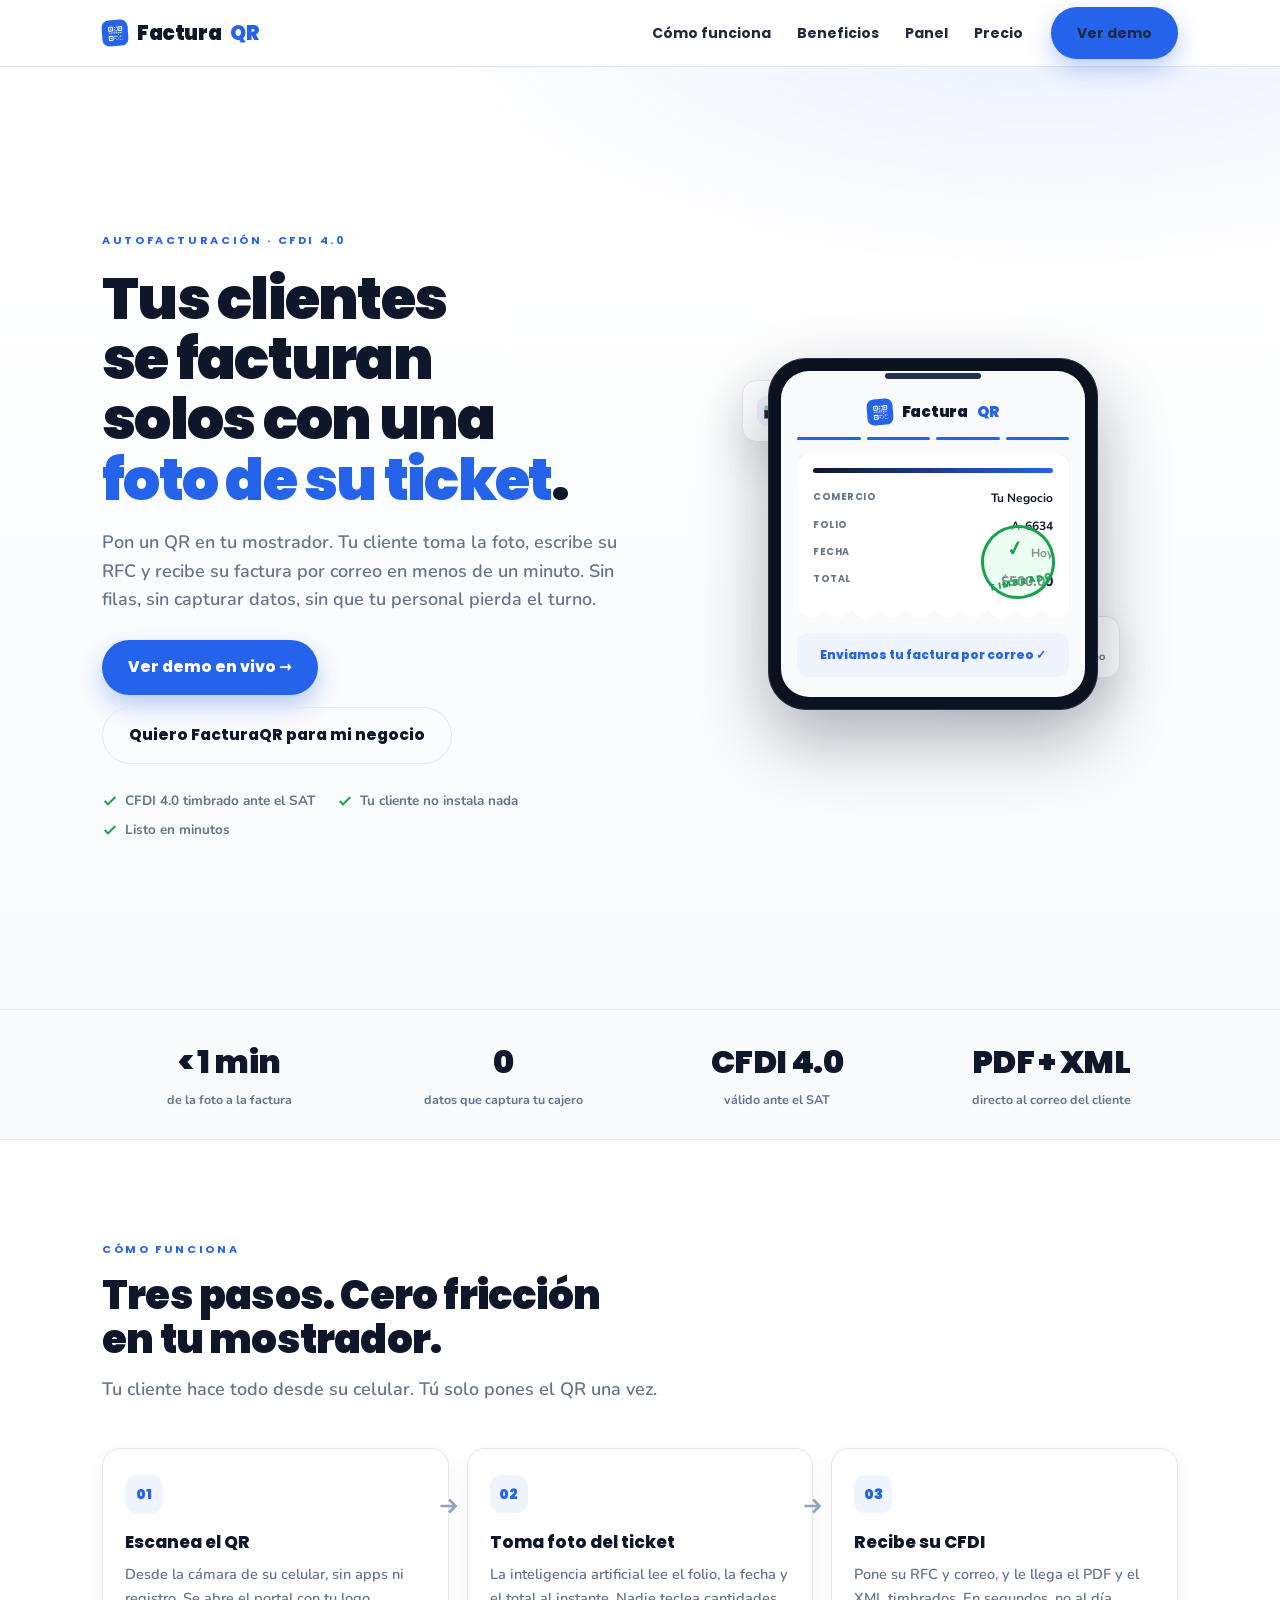
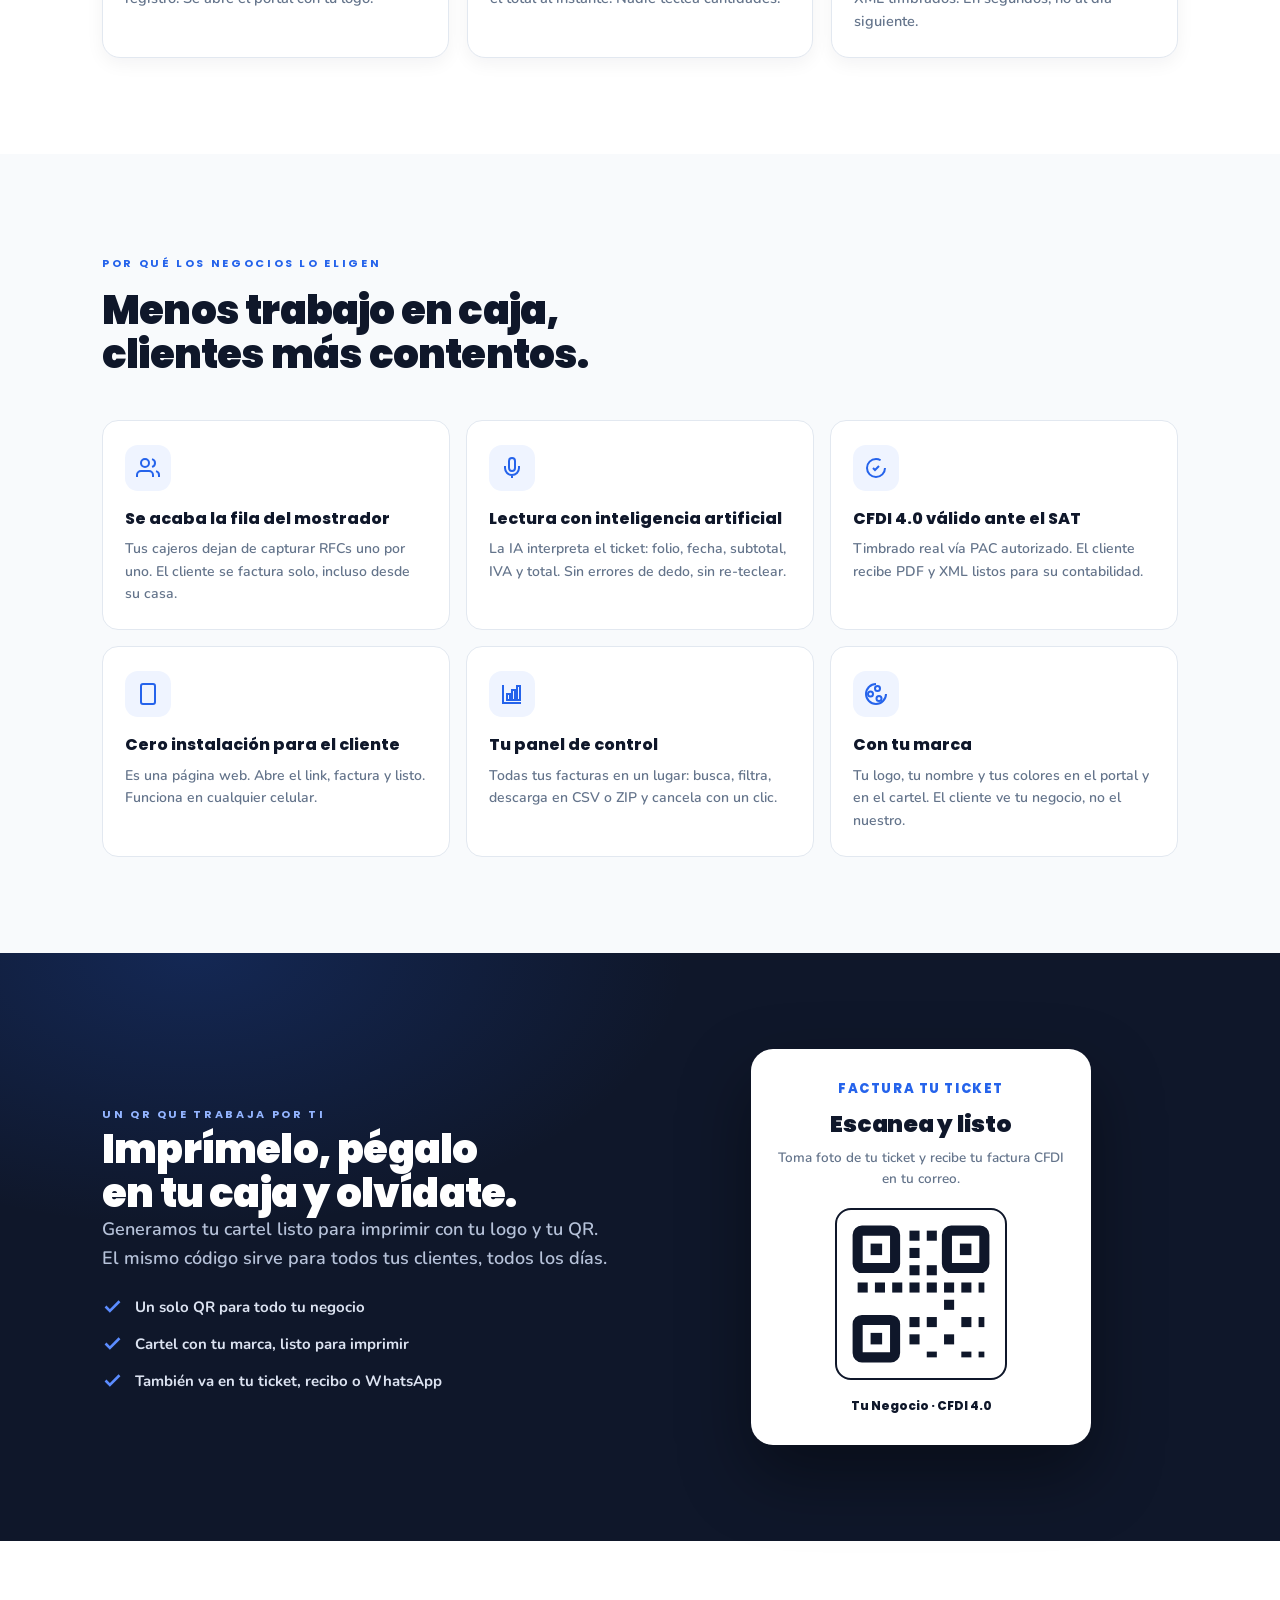
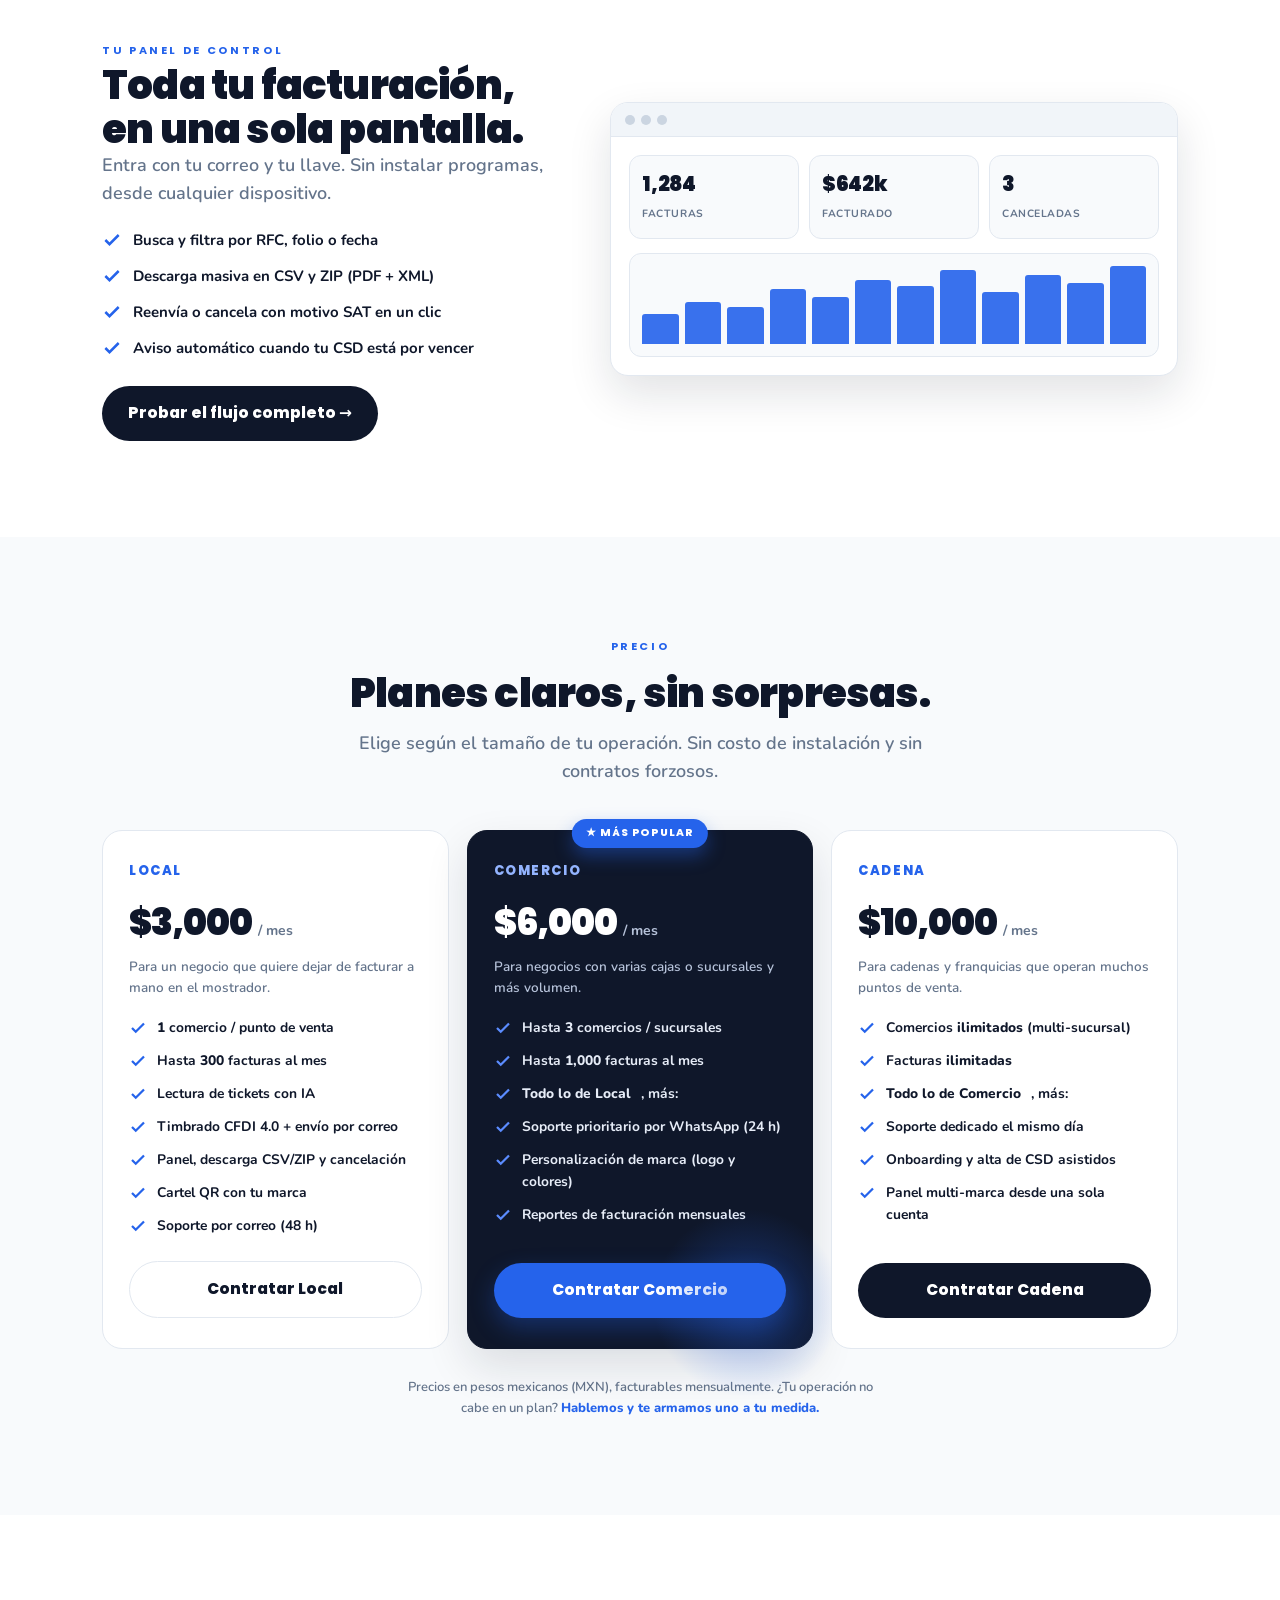
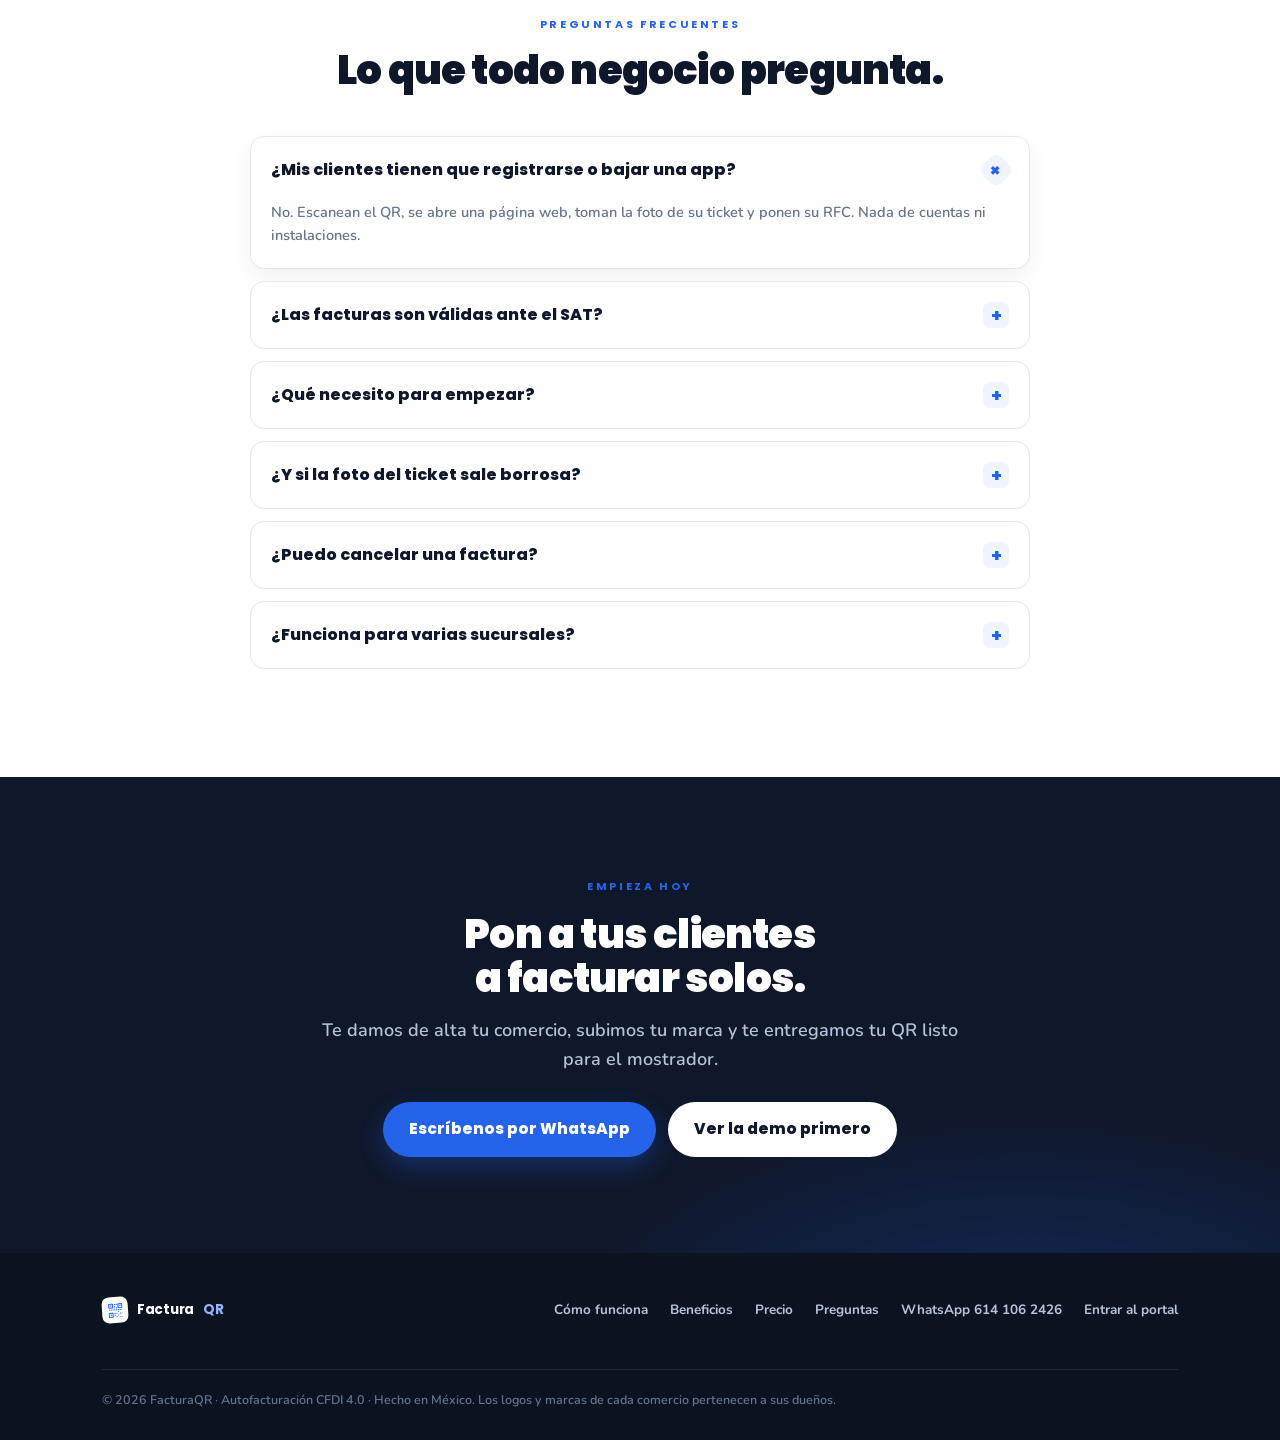
==== commit 983b1909: "Precios: 3 planes (Local/Comercio/Cadena) y WhatsApp de contacto - Planes $3,000 / $6,000 / $10,000 " ====
--- a/index.html
+++ b/index.html
@@ -169,21 +169,27 @@
   @media(max-width:820px){.split{grid-template-columns:1fr;gap:30px}}
 
   /* pricing */
-  .price-wrap{display:grid;grid-template-columns:1.1fr .9fr;gap:24px;align-items:stretch}
-  .price{background:var(--ink);color:#fff;border-radius:22px;padding:34px 30px;position:relative;overflow:hidden}
-  .price::after{content:"";position:absolute;inset:auto -40px -60px auto;width:220px;height:220px;background:radial-gradient(circle,rgba(37,99,235,.4),transparent 70%)}
-  .price .k{font-family:'Poppins';font-weight:800;font-size:12px;letter-spacing:.1em;text-transform:uppercase;color:#93B4FF}
-  .price .amt{display:flex;align-items:baseline;gap:8px;margin:14px 0 6px}
-  .price .amt b{font-family:'Poppins';font-weight:900;font-size:46px;letter-spacing:-.03em}
-  .price .amt span{color:#B6C2D9;font-weight:700}
-  .price ul{list-style:none;margin:20px 0 24px;display:flex;flex-direction:column;gap:11px;position:relative}
-  .price li{display:flex;gap:11px;font-weight:700;font-size:14.5px;color:#E6ECF7}
-  .price li svg{width:19px;height:19px;color:#5B8CFF;flex:none;margin-top:1px}
-  .price .btn{position:relative;width:100%;justify-content:center}
-  .price-note{background:var(--blue-soft);border:1px solid #D6E3FF;border-radius:22px;padding:30px 28px;display:flex;flex-direction:column;justify-content:center}
-  .price-note b{font-family:'Poppins';font-weight:900;font-size:19px;margin-bottom:10px;letter-spacing:-.01em}
-  .price-note p{color:var(--ink-2);font-weight:600;font-size:14.5px;margin-bottom:8px}
-  @media(max-width:780px){.price-wrap{grid-template-columns:1fr}}
+  .tiers{display:grid;grid-template-columns:repeat(3,1fr);gap:18px;align-items:stretch}
+  .tier{background:#fff;border:1px solid var(--line);border-radius:20px;padding:30px 26px;display:flex;flex-direction:column;position:relative}
+  .tier.featured{background:var(--ink);color:#fff;border-color:var(--ink);box-shadow:var(--shadow);transform:translateY(-8px)}
+  .tier.featured::after{content:"";position:absolute;inset:auto -30px -50px auto;width:190px;height:190px;background:radial-gradient(circle,rgba(37,99,235,.38),transparent 70%);border-radius:50%;pointer-events:none}
+  .tier .badge{position:absolute;top:-12px;left:50%;transform:translateX(-50%);background:var(--blue);color:#fff;font-family:'Poppins';font-weight:800;font-size:10.5px;letter-spacing:.09em;text-transform:uppercase;padding:6px 14px;border-radius:100px;white-space:nowrap;box-shadow:0 8px 18px rgba(37,99,235,.4)}
+  .tier .tk{font-family:'Poppins';font-weight:800;font-size:13px;letter-spacing:.12em;text-transform:uppercase;color:var(--blue);position:relative}
+  .tier.featured .tk{color:#93B4FF}
+  .tier .amt{display:flex;align-items:baseline;gap:6px;margin:12px 0 4px;position:relative}
+  .tier .amt b{font-family:'Poppins';font-weight:900;font-size:36px;letter-spacing:-.03em;font-variant-numeric:tabular-nums}
+  .tier .amt span{color:var(--mute);font-weight:700;font-size:14px}
+  .tier.featured .amt span{color:#B6C2D9}
+  .tier .tsub{color:var(--mute);font-weight:600;font-size:13.5px;margin-bottom:18px;min-height:40px;position:relative}
+  .tier.featured .tsub{color:#B6C2D9}
+  .tier ul{list-style:none;display:flex;flex-direction:column;gap:11px;margin-bottom:24px;flex:1;position:relative}
+  .tier li{display:flex;gap:10px;font-weight:700;font-size:13.8px}
+  .tier li svg{width:18px;height:18px;color:var(--blue);flex:none;margin-top:2px}
+  .tier li b{font-weight:800}
+  .tier.featured li{color:#E6ECF7}.tier.featured li svg{color:#5B8CFF}
+  .tier .btn{width:100%;justify-content:center;margin-top:auto;position:relative}
+  .price-foot{text-align:center;color:var(--mute);font-weight:600;font-size:13px;margin-top:28px;max-width:60ch;margin-inline:auto}
+  @media(max-width:860px){.tiers{grid-template-columns:1fr;max-width:420px;margin:0 auto}.tier.featured{transform:none}.tier .tsub{min-height:0}}
 
   /* faq */
   .faq{max-width:780px;margin:0 auto}
@@ -437,30 +443,60 @@
     <div class="wrap">
       <div class="sec-head" style="margin-inline:auto;text-align:center">
         <span class="eyebrow">Precio</span>
-        <h2>Un plan simple por comercio.</h2>
-        <p class="lead" style="margin-inline:auto">Sin contratos eternos ni sorpresas. Pagas por negocio y facturas sin límites de mostrador.</p>
-      </div>
-      <div class="price-wrap">
-        <div class="price">
-          <div class="k">Plan Comercio</div>
-          <div class="amt"><b>$—</b><span>/ mes por negocio</span></div>
-          <p style="color:#B6C2D9;font-weight:600;font-size:14px">Precio a definir · incluye todo lo esencial para operar.</p>
+        <h2>Planes claros, sin sorpresas.</h2>
+        <p class="lead" style="margin-inline:auto">Elige según el tamaño de tu operación. Sin costo de instalación y sin contratos forzosos.</p>
+      </div>
+      <div class="tiers">
+
+        <div class="tier reveal">
+          <div class="tk">Local</div>
+          <div class="amt"><b>$3,000</b><span>/ mes</span></div>
+          <p class="tsub">Para un negocio que quiere dejar de facturar a mano en el mostrador.</p>
           <ul>
-            <li><svg viewBox="0 0 24 24" fill="none" stroke="currentColor" stroke-width="3"><path d="M20 6 9 17l-5-5"/></svg> Portal de autofactura con tu marca</li>
+            <li><svg viewBox="0 0 24 24" fill="none" stroke="currentColor" stroke-width="3"><path d="M20 6 9 17l-5-5"/></svg> <span><b>1</b> comercio / punto de venta</span></li>
+            <li><svg viewBox="0 0 24 24" fill="none" stroke="currentColor" stroke-width="3"><path d="M20 6 9 17l-5-5"/></svg> <span>Hasta <b>300</b> facturas al mes</span></li>
             <li><svg viewBox="0 0 24 24" fill="none" stroke="currentColor" stroke-width="3"><path d="M20 6 9 17l-5-5"/></svg> Lectura de tickets con IA</li>
-            <li><svg viewBox="0 0 24 24" fill="none" stroke="currentColor" stroke-width="3"><path d="M20 6 9 17l-5-5"/></svg> Timbrado CFDI 4.0 y envío por correo</li>
-            <li><svg viewBox="0 0 24 24" fill="none" stroke="currentColor" stroke-width="3"><path d="M20 6 9 17l-5-5"/></svg> Panel, descarga masiva y cancelación</li>
-            <li><svg viewBox="0 0 24 24" fill="none" stroke="currentColor" stroke-width="3"><path d="M20 6 9 17l-5-5"/></svg> Cartel QR listo para imprimir</li>
+            <li><svg viewBox="0 0 24 24" fill="none" stroke="currentColor" stroke-width="3"><path d="M20 6 9 17l-5-5"/></svg> Timbrado CFDI 4.0 + envío por correo</li>
+            <li><svg viewBox="0 0 24 24" fill="none" stroke="currentColor" stroke-width="3"><path d="M20 6 9 17l-5-5"/></svg> Panel, descarga CSV/ZIP y cancelación</li>
+            <li><svg viewBox="0 0 24 24" fill="none" stroke="currentColor" stroke-width="3"><path d="M20 6 9 17l-5-5"/></svg> Cartel QR con tu marca</li>
+            <li><svg viewBox="0 0 24 24" fill="none" stroke="currentColor" stroke-width="3"><path d="M20 6 9 17l-5-5"/></svg> Soporte por correo (48 h)</li>
           </ul>
-          <a class="btn btn-white" href="#contacto">Solicitar cotización</a>
-        </div>
-        <div class="price-note">
-          <b>¿Tienes varias sucursales o marcas?</b>
-          <p>FacturaQR es multi-comercio: administra todos tus negocios desde una sola cuenta, cada uno con su portal y su QR.</p>
-          <p>Cuéntanos cuántos puntos de venta tienes y te armamos un precio a tu medida.</p>
-          <a class="btn btn-blue" href="#contacto" style="margin-top:14px;align-self:flex-start">Hablar con nosotros</a>
-        </div>
-      </div>
+          <a class="btn btn-ghost" href="https://wa.me/526141062426?text=Me%20interesa%20el%20plan%20Local%20de%20FacturaQR" target="_blank" rel="noopener">Contratar Local</a>
+        </div>
+
+        <div class="tier featured reveal">
+          <div class="badge">★ Más popular</div>
+          <div class="tk">Comercio</div>
+          <div class="amt"><b>$6,000</b><span>/ mes</span></div>
+          <p class="tsub">Para negocios con varias cajas o sucursales y más volumen.</p>
+          <ul>
+            <li><svg viewBox="0 0 24 24" fill="none" stroke="currentColor" stroke-width="3"><path d="M20 6 9 17l-5-5"/></svg> <span>Hasta <b>3</b> comercios / sucursales</span></li>
+            <li><svg viewBox="0 0 24 24" fill="none" stroke="currentColor" stroke-width="3"><path d="M20 6 9 17l-5-5"/></svg> <span>Hasta <b>1,000</b> facturas al mes</span></li>
+            <li><svg viewBox="0 0 24 24" fill="none" stroke="currentColor" stroke-width="3"><path d="M20 6 9 17l-5-5"/></svg> <b>Todo lo de Local</b>, más:</li>
+            <li><svg viewBox="0 0 24 24" fill="none" stroke="currentColor" stroke-width="3"><path d="M20 6 9 17l-5-5"/></svg> Soporte prioritario por WhatsApp (24 h)</li>
+            <li><svg viewBox="0 0 24 24" fill="none" stroke="currentColor" stroke-width="3"><path d="M20 6 9 17l-5-5"/></svg> Personalización de marca (logo y colores)</li>
+            <li><svg viewBox="0 0 24 24" fill="none" stroke="currentColor" stroke-width="3"><path d="M20 6 9 17l-5-5"/></svg> Reportes de facturación mensuales</li>
+          </ul>
+          <a class="btn btn-blue" href="https://wa.me/526141062426?text=Me%20interesa%20el%20plan%20Comercio%20de%20FacturaQR" target="_blank" rel="noopener">Contratar Comercio</a>
+        </div>
+
+        <div class="tier reveal">
+          <div class="tk">Cadena</div>
+          <div class="amt"><b>$10,000</b><span>/ mes</span></div>
+          <p class="tsub">Para cadenas y franquicias que operan muchos puntos de venta.</p>
+          <ul>
+            <li><svg viewBox="0 0 24 24" fill="none" stroke="currentColor" stroke-width="3"><path d="M20 6 9 17l-5-5"/></svg> <span>Comercios <b>ilimitados</b> (multi-sucursal)</span></li>
+            <li><svg viewBox="0 0 24 24" fill="none" stroke="currentColor" stroke-width="3"><path d="M20 6 9 17l-5-5"/></svg> <span>Facturas <b>ilimitadas</b></span></li>
+            <li><svg viewBox="0 0 24 24" fill="none" stroke="currentColor" stroke-width="3"><path d="M20 6 9 17l-5-5"/></svg> <b>Todo lo de Comercio</b>, más:</li>
+            <li><svg viewBox="0 0 24 24" fill="none" stroke="currentColor" stroke-width="3"><path d="M20 6 9 17l-5-5"/></svg> Soporte dedicado el mismo día</li>
+            <li><svg viewBox="0 0 24 24" fill="none" stroke="currentColor" stroke-width="3"><path d="M20 6 9 17l-5-5"/></svg> Onboarding y alta de CSD asistidos</li>
+            <li><svg viewBox="0 0 24 24" fill="none" stroke="currentColor" stroke-width="3"><path d="M20 6 9 17l-5-5"/></svg> Panel multi-marca desde una sola cuenta</li>
+          </ul>
+          <a class="btn btn-dark" href="https://wa.me/526141062426?text=Me%20interesa%20el%20plan%20Cadena%20de%20FacturaQR" target="_blank" rel="noopener">Contratar Cadena</a>
+        </div>
+
+      </div>
+      <p class="price-foot">Precios en pesos mexicanos (MXN), facturables mensualmente. ¿Tu operación no cabe en un plan? <a href="https://wa.me/526141062426" target="_blank" rel="noopener" style="color:var(--blue);font-weight:800">Hablemos y te armamos uno a tu medida.</a></p>
     </div>
   </section>
 
@@ -489,7 +525,7 @@
       <h2>Pon a tus clientes a facturar solos.</h2>
       <p class="lead">Te damos de alta tu comercio, subimos tu marca y te entregamos tu QR listo para el mostrador.</p>
       <div class="cta-row">
-        <a class="btn btn-blue" href="https://wa.me/52?text=Quiero%20FacturaQR%20para%20mi%20negocio" target="_blank" rel="noopener">Escríbenos por WhatsApp</a>
+        <a class="btn btn-blue" href="https://wa.me/526141062426?text=Quiero%20FacturaQR%20para%20mi%20negocio" target="_blank" rel="noopener">Escríbenos por WhatsApp</a>
         <a class="btn btn-white" href="https://portal.facturaqr.app/?c=demo2&amp;demo=1" target="_blank" rel="noopener">Ver la demo primero</a>
       </div>
     </div>
@@ -507,6 +543,7 @@
       <a href="#beneficios">Beneficios</a>
       <a href="#precio">Precio</a>
       <a href="#faq">Preguntas</a>
+      <a href="https://wa.me/526141062426" target="_blank" rel="noopener">WhatsApp 614 106 2426</a>
       <a href="https://portal.facturaqr.app/" target="_blank" rel="noopener">Entrar al portal</a>
     </nav>
     <div class="copy">© 2026 FacturaQR · Autofacturación CFDI 4.0 · Hecho en México. Los logos y marcas de cada comercio pertenecen a sus dueños.</div>
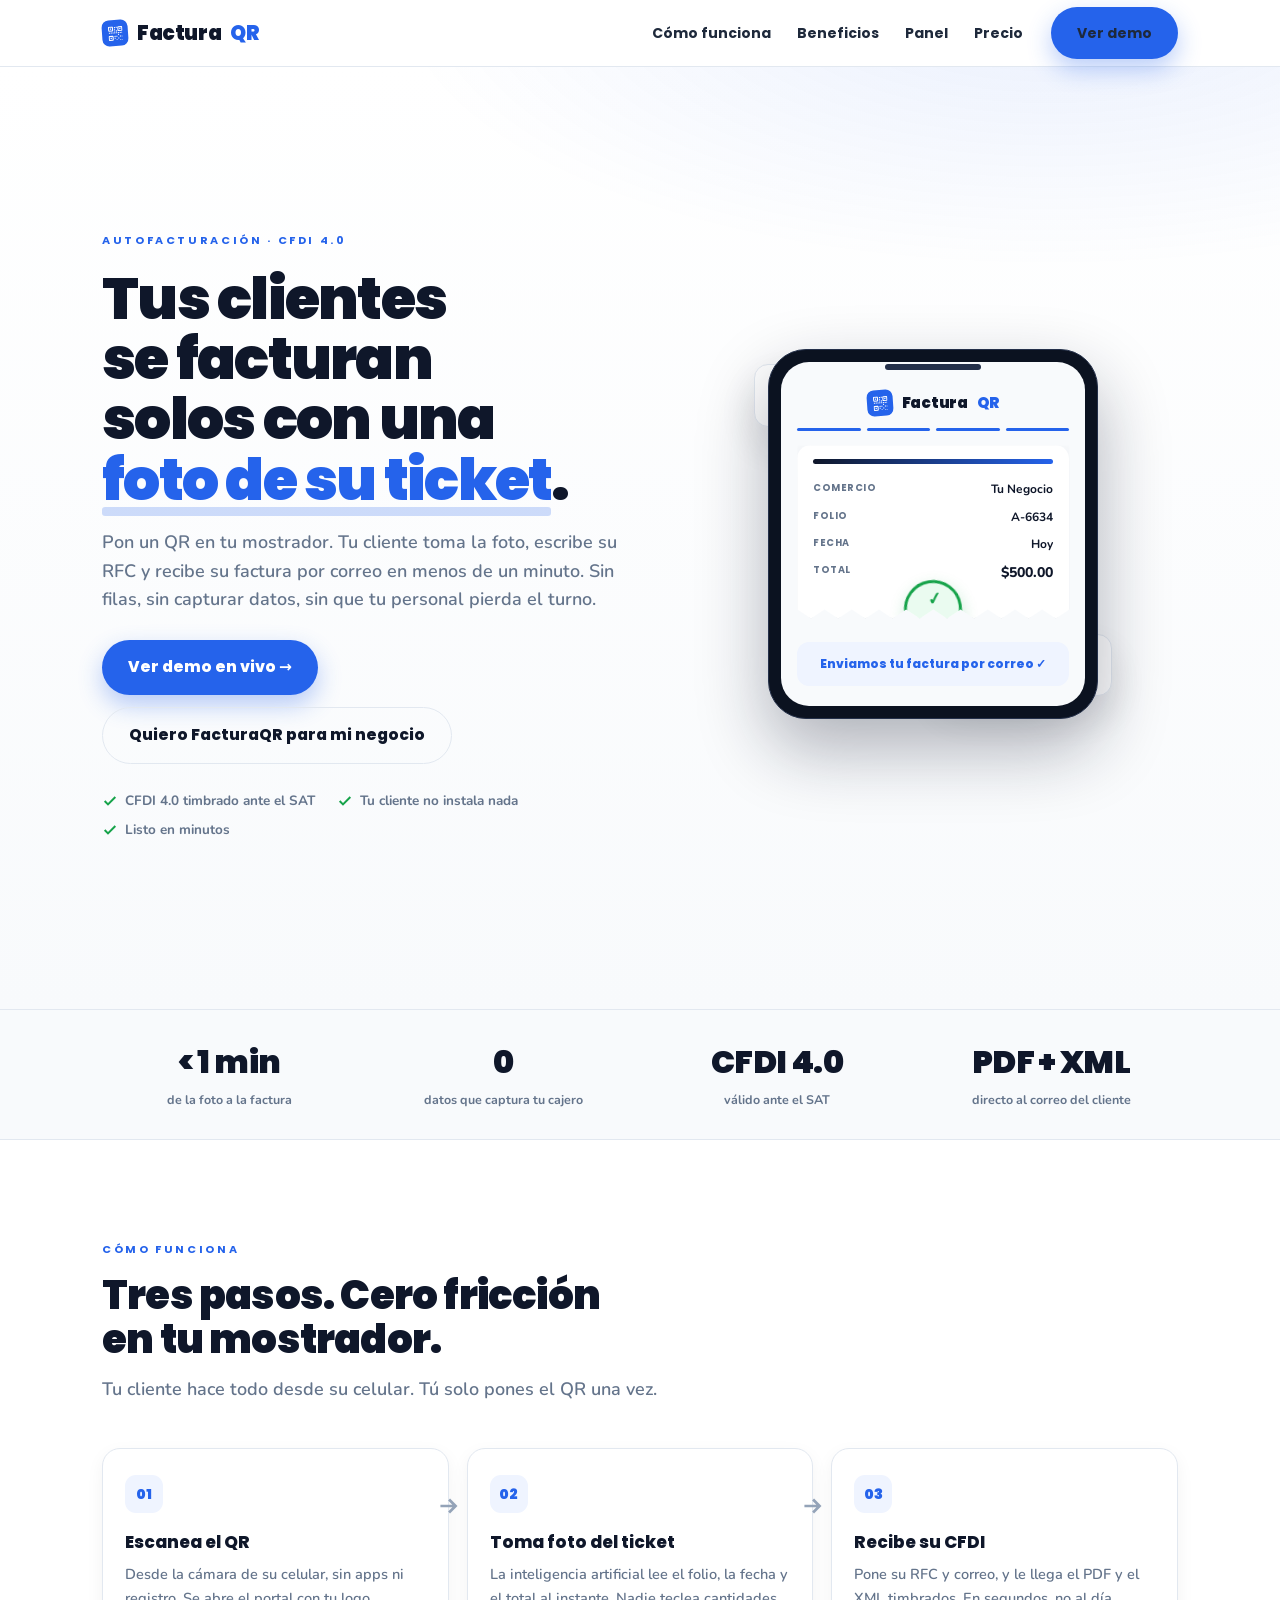
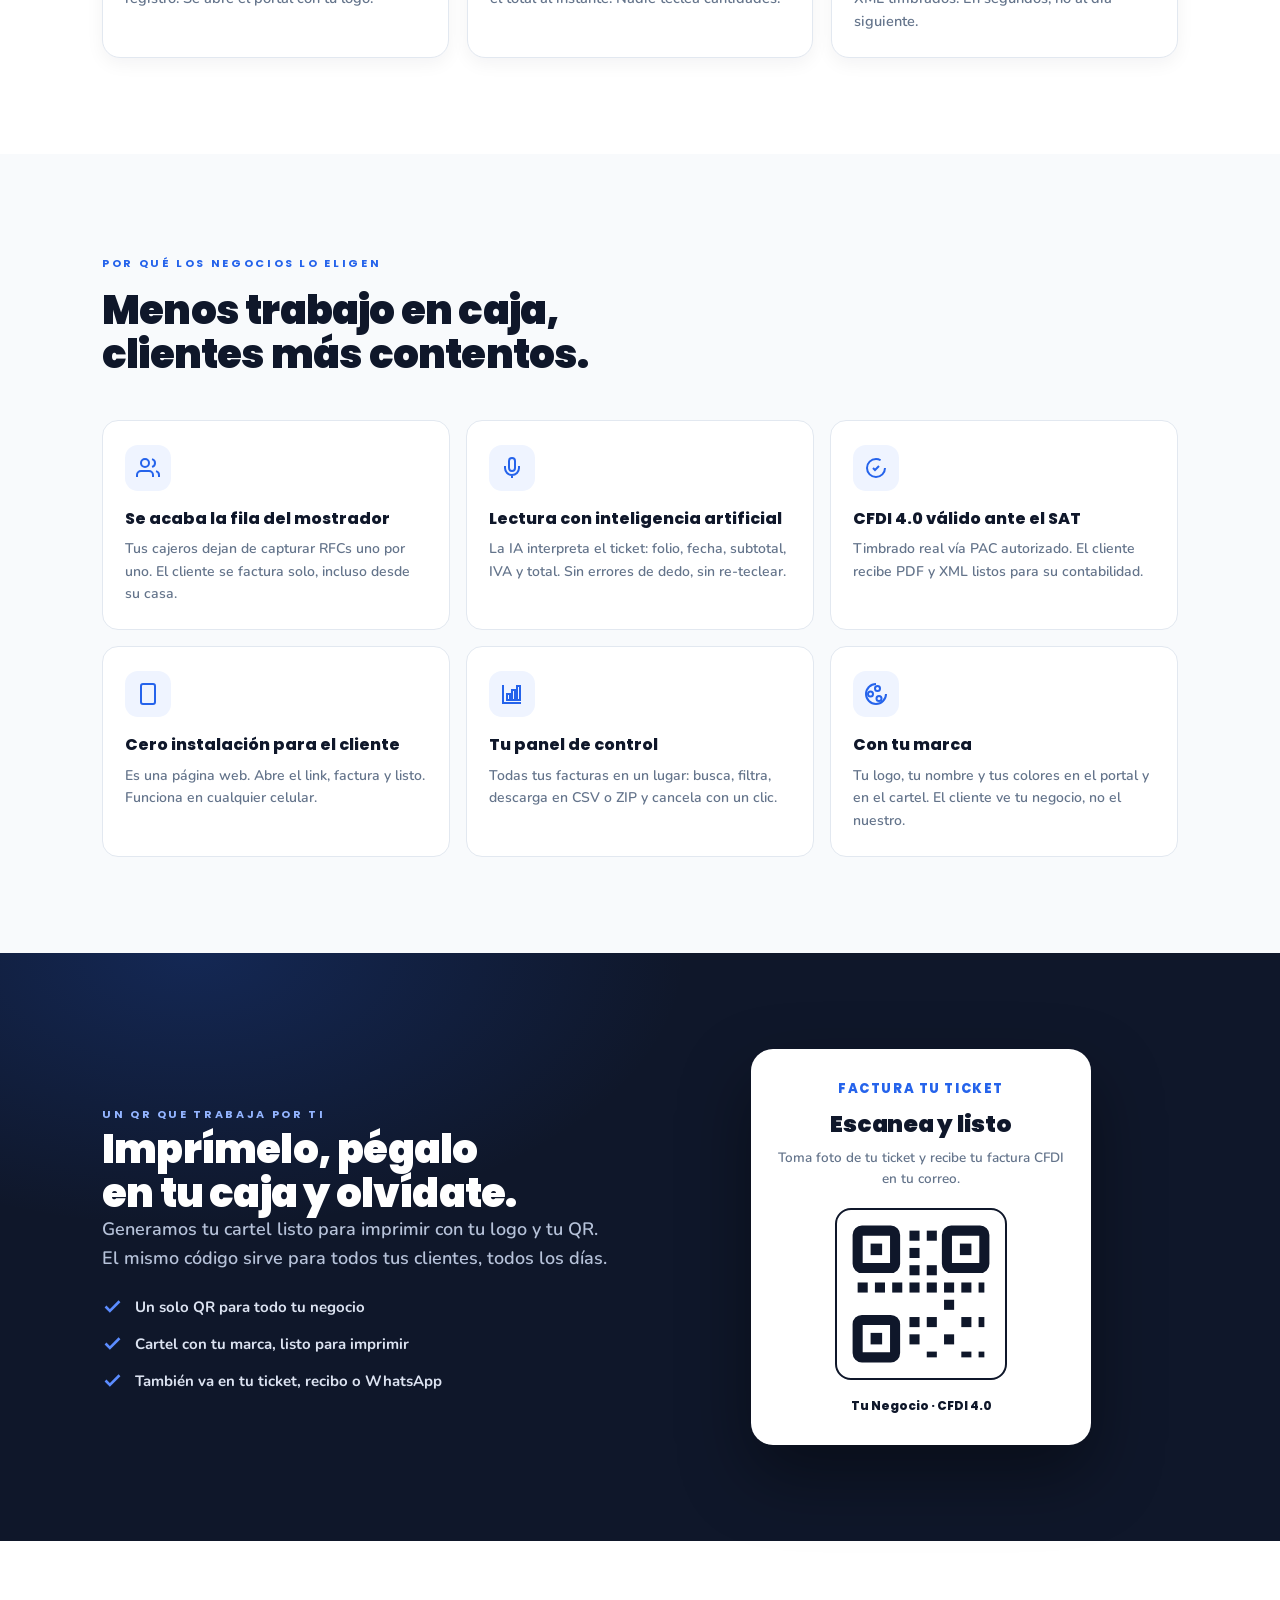
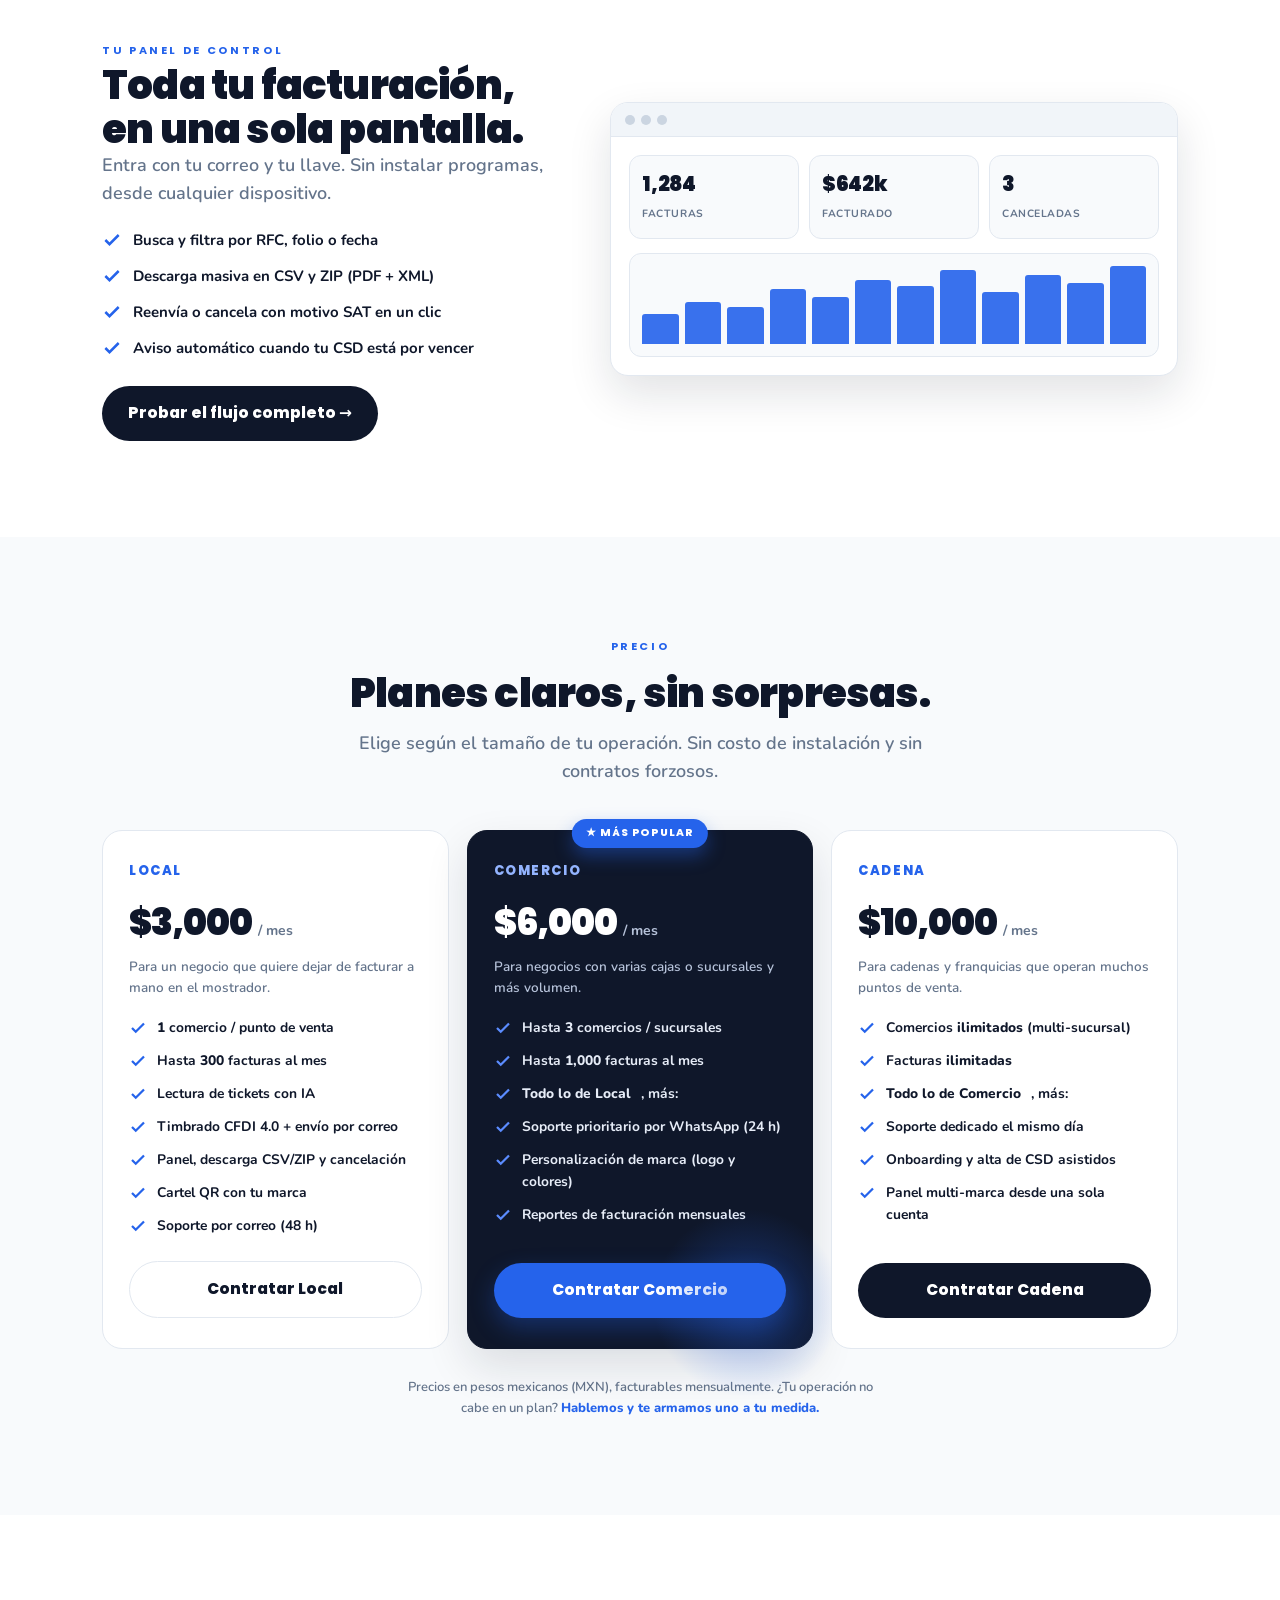
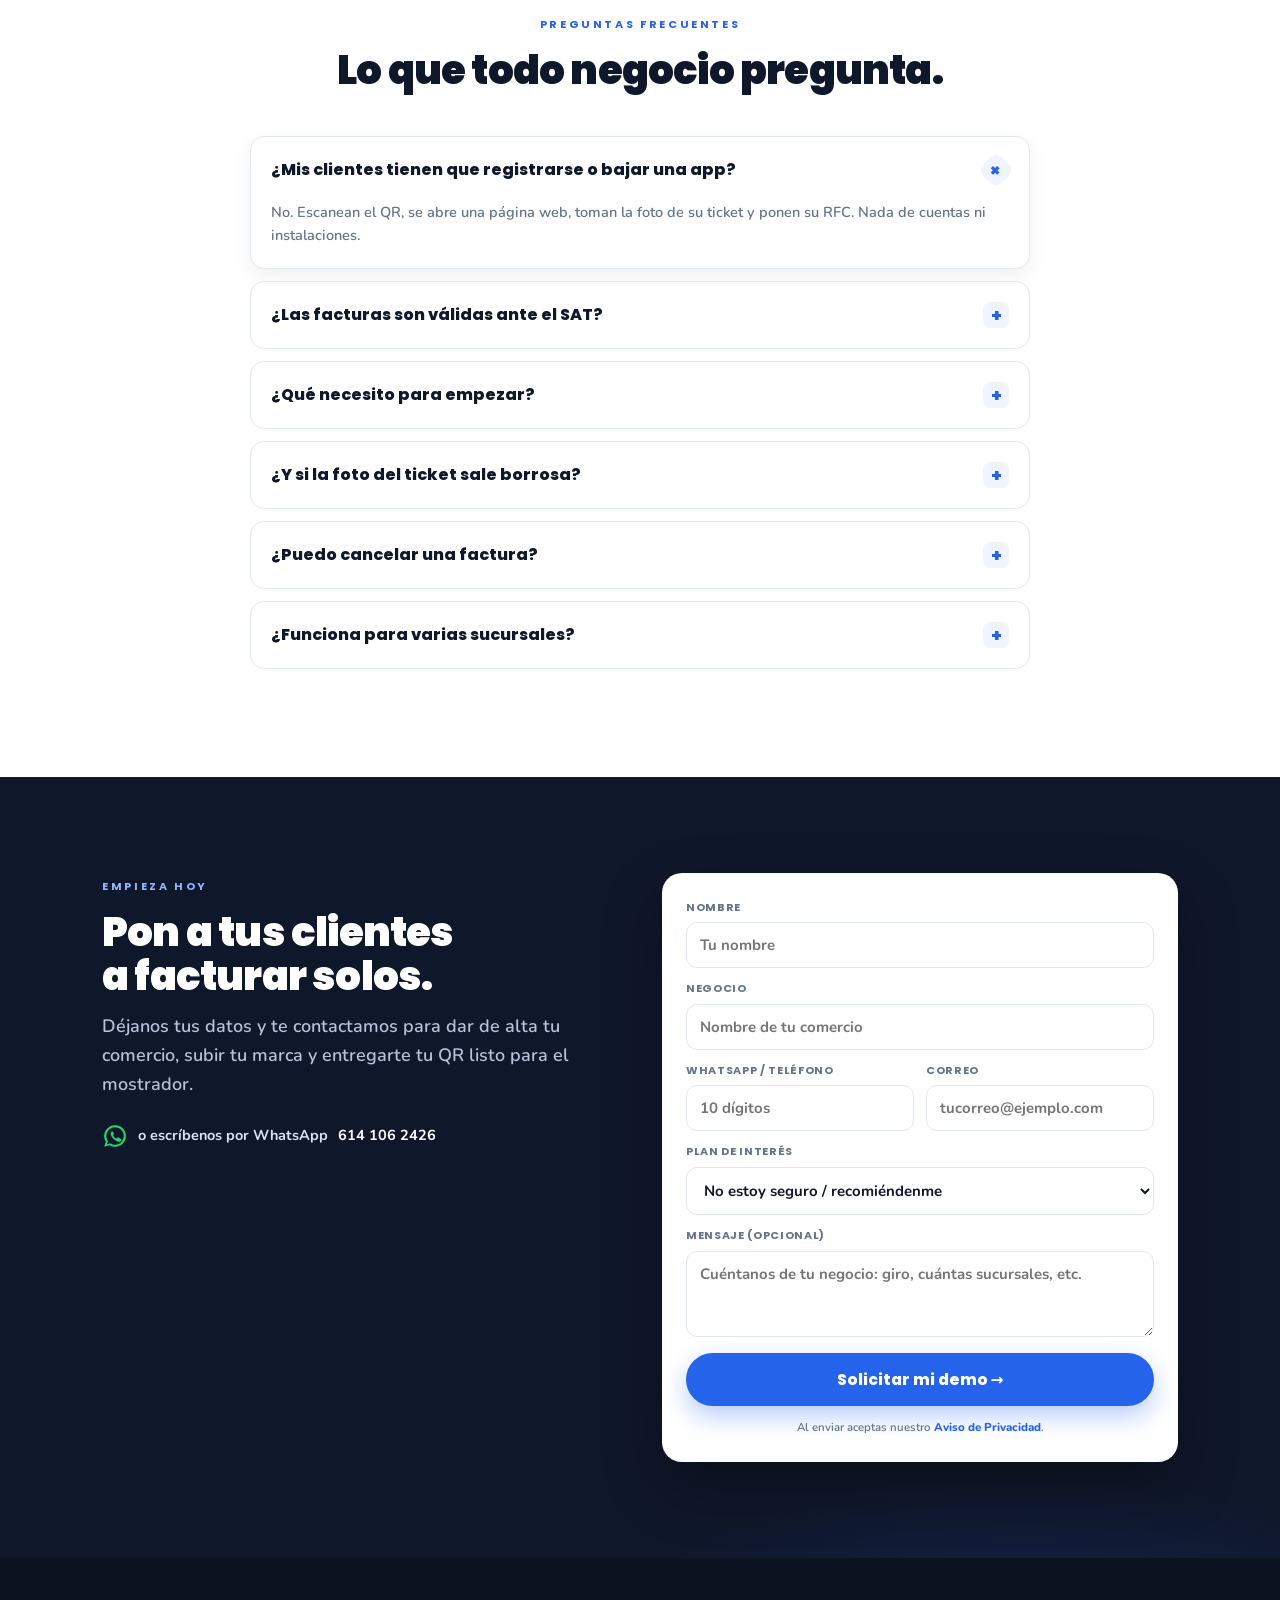
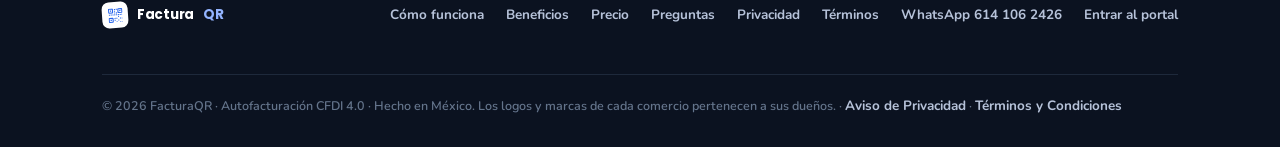
==== commit 0af9b7a6: "Landing: fix hero móvil, animaciones, form de contacto y páginas legales - Hero: apila en móvil, qui" ====
--- a/index.html
+++ b/index.html
@@ -58,7 +58,7 @@
   .nav nav a:hover{color:var(--blue)}
   .nav .cta{margin-left:2px}
   .nav .burger{display:none;margin-left:auto;background:none;border:0;font-size:26px;cursor:pointer;color:var(--ink)}
-  @media(max-width:820px){.nav nav .navlink{display:none}.nav .burger{display:block}.nav nav{gap:10px}}
+  @media(max-width:820px){.nav nav{display:none}.nav .burger{display:block}}
 
   /* ── hero ── */
   .hero{position:relative;background:
@@ -83,21 +83,35 @@
   .prog{display:flex;gap:6px;margin-bottom:14px}
   .prog i{flex:1;height:3px;border-radius:2px;background:var(--line)}
   .prog i.on{background:var(--blue)}
-  .ticket{position:relative;background:#fff;border-radius:14px 14px 0 0;padding:16px 16px 22px;box-shadow:0 10px 24px rgba(27,36,64,.1);
+  .ticket{position:relative;background:#fff;border-radius:14px 14px 0 0;padding:16px 16px 30px;box-shadow:0 10px 24px rgba(27,36,64,.1);
     --z:9px;clip-path:polygon(0 0,100% 0,100% calc(100% - var(--z)),95% 100%,90% calc(100% - var(--z)),85% 100%,80% calc(100% - var(--z)),75% 100%,70% calc(100% - var(--z)),65% 100%,60% calc(100% - var(--z)),55% 100%,50% calc(100% - var(--z)),45% 100%,40% calc(100% - var(--z)),35% 100%,30% calc(100% - var(--z)),25% 100%,20% calc(100% - var(--z)),15% 100%,10% calc(100% - var(--z)),5% 100%,0 calc(100% - var(--z)))}
   .ticket .bar{height:5px;border-radius:100px;background:linear-gradient(90deg,var(--ink),var(--blue));margin:-2px 0 12px}
   .trow{display:flex;justify-content:space-between;font-size:12px;padding:4px 0;font-weight:700}
   .trow b{color:var(--mute);font-family:'Poppins';font-weight:700;font-size:9.5px;text-transform:uppercase;letter-spacing:.05em}
   .trow.big span{font-weight:800;font-size:14px}
-  .stamp{position:absolute;right:14px;bottom:20px;width:74px;height:74px;border-radius:50%;border:3px solid var(--ok);color:var(--ok);display:grid;place-items:center;text-align:center;font-family:'Poppins';font-weight:800;font-size:9px;letter-spacing:.14em;line-height:1.2;transform:rotate(-11deg);background:rgba(220,252,231,.55)}
-  .stamp em{font-style:normal;font-size:20px;display:block}
-  .screen .done{margin-top:14px;background:var(--blue-soft);border-radius:12px;padding:12px;text-align:center;font-family:'Poppins';font-weight:800;font-size:12px;color:var(--blue)}
+  .stamp{position:absolute;left:50%;bottom:-20px;width:58px;height:58px;border-radius:50%;border:3px solid var(--ok);color:var(--ok);display:grid;place-items:center;text-align:center;font-family:'Poppins';font-weight:800;font-size:8px;letter-spacing:.12em;line-height:1.2;transform:translateX(-50%) rotate(-9deg);background:#EAFBF0;box-shadow:0 6px 16px rgba(22,163,74,.22)}
+  .stamp em{font-style:normal;font-size:17px;display:block}
+  @keyframes sello{0%{opacity:0;transform:translateX(-50%) rotate(-9deg) scale(2.2)}60%{opacity:1}100%{opacity:1;transform:translateX(-50%) rotate(-9deg) scale(1)}}
+  .screen .done{margin-top:24px;background:var(--blue-soft);border-radius:12px;padding:12px;text-align:center;font-family:'Poppins';font-weight:800;font-size:12px;color:var(--blue)}
   .float{position:absolute;background:#fff;border:1px solid var(--line);border-radius:14px;box-shadow:var(--shadow);padding:11px 14px;display:flex;align-items:center;gap:10px;font-weight:800;font-size:13px}
   .float .ic{width:30px;height:30px;border-radius:9px;display:grid;place-items:center;flex:none;font-size:15px}
   .float small{display:block;color:var(--mute);font-weight:700;font-size:11px}
-  .float.f1{top:6%;left:-26px;animation:bob 5s ease-in-out infinite}
-  .float.f2{bottom:9%;right:-22px;animation:bob 5.6s ease-in-out .6s infinite}
+  .float.f1{top:4%;left:-14px;animation:bob 5s ease-in-out infinite}
+  .float.f2{bottom:6%;right:-14px;animation:bob 5.6s ease-in-out .6s infinite}
   @keyframes bob{0%,100%{transform:translateY(0)}50%{transform:translateY(-9px)}}
+
+  /* ── entrada del hero ── */
+  @keyframes rise{from{opacity:0;transform:translateY(22px)}to{opacity:1;transform:none}}
+  .hero .eyebrow,.hero h1,.hero .lead,.hero .cta-row,.hero .trust,.hero .mock{animation:rise .7s cubic-bezier(.2,.8,.2,1) both}
+  .hero h1{animation-delay:.06s}.hero .lead{animation-delay:.12s}.hero .cta-row{animation-delay:.18s}.hero .trust{animation-delay:.24s}.hero .mock{animation-delay:.14s}
+  .stamp{animation:sello .5s .5s cubic-bezier(.2,1.6,.4,1) both}
+
+  /* ── hero en móvil: apilar, quitar empalmes ── */
+  @media(max-width:860px){
+    .hero .wrap{grid-template-columns:1fr;gap:26px;padding-top:30px;padding-bottom:40px}
+    .mock{max-width:290px;margin-top:6px}
+    .float{display:none}
+  }
 
   /* ── logos / stat strip ── */
   .strip{border-top:1px solid var(--line);border-bottom:1px solid var(--line);background:var(--paper)}
@@ -165,7 +179,9 @@
   .kpi b{font-family:'Poppins';font-weight:900;font-size:20px;display:block;letter-spacing:-.02em}
   .kpi span{font-size:10.5px;color:var(--mute);font-weight:700;text-transform:uppercase;letter-spacing:.05em}
   .chart{display:flex;align-items:flex-end;gap:6px;height:104px;padding:12px;background:var(--paper);border:1px solid var(--line);border-radius:12px}
-  .chart i{flex:1;background:var(--blue);border-radius:3px 3px 0 0;opacity:.9}
+  .chart i{flex:1;background:var(--blue);border-radius:3px 3px 0 0;opacity:.9;transform:scaleY(0);transform-origin:bottom;transition:transform .75s cubic-bezier(.2,.8,.2,1)}
+  .chart.in i{transform:scaleY(1)}
+  .chart i:nth-child(2){transition-delay:.05s}.chart i:nth-child(3){transition-delay:.1s}.chart i:nth-child(4){transition-delay:.15s}.chart i:nth-child(5){transition-delay:.2s}.chart i:nth-child(6){transition-delay:.25s}.chart i:nth-child(7){transition-delay:.3s}.chart i:nth-child(8){transition-delay:.35s}.chart i:nth-child(9){transition-delay:.4s}.chart i:nth-child(10){transition-delay:.45s}.chart i:nth-child(11){transition-delay:.5s}.chart i:nth-child(12){transition-delay:.55s}
   @media(max-width:820px){.split{grid-template-columns:1fr;gap:30px}}
 
   /* pricing */
@@ -201,11 +217,26 @@
   details[open] summary .pl{transform:rotate(45deg)}
   details p{color:var(--mute);font-weight:600;font-size:14.5px;padding:0 0 18px}
 
-  /* final cta */
-  .final{background:radial-gradient(800px 400px at 80% 120%,rgba(37,99,235,.25),transparent 60%),var(--ink);color:#fff;text-align:center}
-  .final h2{color:#fff;max-width:16ch;margin:14px auto 16px}
-  .final .lead{color:#B6C2D9;margin:0 auto}
-  .final .cta-row{display:flex;gap:12px;justify-content:center;flex-wrap:wrap;margin-top:28px}
+  /* final cta + form */
+  .final{background:radial-gradient(800px 400px at 80% 120%,rgba(37,99,235,.25),transparent 60%),var(--ink);color:#fff}
+  .final h2{color:#fff;margin:12px 0 14px}
+  .final .lead{color:#B6C2D9}
+  .fgrid{display:grid;grid-template-columns:1fr 1fr;gap:44px;align-items:start}
+  .fcopy .eyebrow{color:#93B4FF}
+  .wapp{display:inline-flex;align-items:center;gap:10px;margin-top:24px;color:#DCE3F1;font-weight:700;font-size:14.5px}
+  .wapp svg{width:26px;height:26px;color:#25D366;flex:none}
+  .wapp b{color:#fff}
+  .fcard{background:#fff;border-radius:20px;padding:26px 24px;box-shadow:0 24px 60px rgba(0,0,0,.32);display:flex;flex-direction:column;gap:12px}
+  .fcard label{display:flex;flex-direction:column;gap:6px;font-family:'Poppins';font-weight:700;font-size:11px;letter-spacing:.06em;text-transform:uppercase;color:var(--mute)}
+  .fcard input,.fcard select,.fcard textarea{font-family:'Nunito';font-weight:700;font-size:15px;color:var(--ink);border:1.6px solid var(--line);border-radius:11px;padding:12px 13px;background:#fff;width:100%}
+  .fcard textarea{resize:vertical;min-height:64px}
+  .fcard input:focus,.fcard select:focus,.fcard textarea:focus{outline:none;border-color:var(--blue)}
+  .frow{display:grid;grid-template-columns:1fr 1fr;gap:12px}
+  .fcard .btn{width:100%;justify-content:center;margin-top:4px}
+  .fnote{font-size:11.5px;color:var(--mute);font-weight:600;text-align:center}
+  .fnote a{color:var(--blue);font-weight:800}
+  .fcard .ok{background:var(--ok-soft);color:#0f7a34;border-radius:12px;padding:14px;font-weight:800;font-size:14px;text-align:center;font-family:'Poppins'}
+  @media(max-width:820px){.fgrid{grid-template-columns:1fr;gap:26px}.frow{grid-template-columns:1fr}}
 
   /* footer */
   footer.ft{background:#0B1220;color:#8FA0BC;padding:44px 0 30px}
@@ -426,11 +457,11 @@
         <div class="top"><i></i><i></i><i></i></div>
         <div class="body">
           <div class="kpis">
-            <div class="kpi"><b>1,284</b><span>Facturas</span></div>
-            <div class="kpi"><b>$642k</b><span>Facturado</span></div>
-            <div class="kpi"><b>3</b><span>Canceladas</span></div>
+            <div class="kpi"><b class="count" data-to="1284">1,284</b><span>Facturas</span></div>
+            <div class="kpi"><b class="count" data-to="642" data-prefix="$" data-suffix="k">$642k</b><span>Facturado</span></div>
+            <div class="kpi"><b class="count" data-to="3">3</b><span>Canceladas</span></div>
           </div>
-          <div class="chart" aria-hidden="true">
+          <div class="chart" id="chart" aria-hidden="true">
             <i style="height:38%"></i><i style="height:54%"></i><i style="height:47%"></i><i style="height:70%"></i><i style="height:60%"></i><i style="height:82%"></i><i style="height:74%"></i><i style="height:95%"></i><i style="height:66%"></i><i style="height:88%"></i><i style="height:78%"></i><i style="height:100%"></i>
           </div>
         </div>
@@ -518,16 +549,40 @@
     </div>
   </section>
 
-  <!-- FINAL CTA -->
+  <!-- FINAL CTA + FORM -->
   <section class="final" id="contacto">
-    <div class="wrap">
-      <span class="eyebrow">Empieza hoy</span>
-      <h2>Pon a tus clientes a facturar solos.</h2>
-      <p class="lead">Te damos de alta tu comercio, subimos tu marca y te entregamos tu QR listo para el mostrador.</p>
-      <div class="cta-row">
-        <a class="btn btn-blue" href="https://wa.me/526141062426?text=Quiero%20FacturaQR%20para%20mi%20negocio" target="_blank" rel="noopener">Escríbenos por WhatsApp</a>
-        <a class="btn btn-white" href="https://portal.facturaqr.app/?c=demo2&amp;demo=1" target="_blank" rel="noopener">Ver la demo primero</a>
-      </div>
+    <div class="wrap fgrid">
+      <div class="fcopy">
+        <span class="eyebrow">Empieza hoy</span>
+        <h2>Pon a tus clientes a facturar solos.</h2>
+        <p class="lead">Déjanos tus datos y te contactamos para dar de alta tu comercio, subir tu marca y entregarte tu QR listo para el mostrador.</p>
+        <a class="wapp" href="https://wa.me/526141062426?text=Quiero%20FacturaQR%20para%20mi%20negocio" target="_blank" rel="noopener">
+          <svg viewBox="0 0 24 24" fill="currentColor" aria-hidden="true"><path d="M12 2a10 10 0 0 0-8.5 15.3L2 22l4.8-1.5A10 10 0 1 0 12 2zm0 18a8 8 0 0 1-4.1-1.1l-.3-.2-2.9.9.9-2.8-.2-.3A8 8 0 1 1 12 20zm4.4-6c-.2-.1-1.4-.7-1.6-.8-.2-.1-.4-.1-.5.1-.2.2-.6.8-.8 1-.1.1-.3.1-.5 0-.7-.3-1.3-.6-1.9-1.4-.4-.5-.7-1.1-.8-1.3-.1-.2 0-.4.1-.5l.4-.4.2-.4v-.4c0-.1-.5-1.3-.7-1.7-.2-.4-.4-.4-.5-.4h-.5c-.2 0-.4.1-.6.3-.7.7-.9 1.6-.6 2.6.3 1 .9 2 .9 2.1.1.1 1.7 2.7 4.2 3.7 2.1.9 2.5.7 3 .7.5-.1 1.4-.6 1.6-1.1.2-.6.2-1 .1-1.1z"/></svg>
+          o escríbenos por WhatsApp <b>614 106 2426</b>
+        </a>
+      </div>
+
+      <form class="fcard" id="leadForm" method="post" action="contacto.php">
+        <div class="ok" id="formOk" hidden>✓ ¡Gracias! Recibimos tus datos y te contactamos muy pronto.</div>
+        <input type="text" name="empresa_web" tabindex="-1" autocomplete="off" style="position:absolute;left:-9999px" aria-hidden="true">
+        <label>Nombre<input type="text" name="nombre" required autocomplete="name" placeholder="Tu nombre"></label>
+        <label>Negocio<input type="text" name="negocio" required placeholder="Nombre de tu comercio"></label>
+        <div class="frow">
+          <label>WhatsApp / teléfono<input type="tel" name="telefono" required inputmode="tel" placeholder="10 dígitos"></label>
+          <label>Correo<input type="email" name="correo" required autocomplete="email" placeholder="tucorreo@ejemplo.com"></label>
+        </div>
+        <label>Plan de interés
+          <select name="plan">
+            <option value="No estoy seguro">No estoy seguro / recomiéndenme</option>
+            <option value="Local ($3,000)">Local — $3,000/mes</option>
+            <option value="Comercio ($6,000)">Comercio — $6,000/mes</option>
+            <option value="Cadena ($10,000)">Cadena — $10,000/mes</option>
+          </select>
+        </label>
+        <label>Mensaje (opcional)<textarea name="mensaje" rows="3" placeholder="Cuéntanos de tu negocio: giro, cuántas sucursales, etc."></textarea></label>
+        <button class="btn btn-blue" type="submit">Solicitar mi demo →</button>
+        <p class="fnote">Al enviar aceptas nuestro <a href="aviso-privacidad.html">Aviso de Privacidad</a>.</p>
+      </form>
     </div>
   </section>
 </main>
@@ -543,20 +598,60 @@
       <a href="#beneficios">Beneficios</a>
       <a href="#precio">Precio</a>
       <a href="#faq">Preguntas</a>
+      <a href="aviso-privacidad.html">Privacidad</a>
+      <a href="terminos.html">Términos</a>
       <a href="https://wa.me/526141062426" target="_blank" rel="noopener">WhatsApp 614 106 2426</a>
-      <a href="https://portal.facturaqr.app/" target="_blank" rel="noopener">Entrar al portal</a>
+      <a href="https://portal.facturaqr.app/api/panel.php?c=demo2" target="_blank" rel="noopener">Entrar al portal</a>
     </nav>
-    <div class="copy">© 2026 FacturaQR · Autofacturación CFDI 4.0 · Hecho en México. Los logos y marcas de cada comercio pertenecen a sus dueños.</div>
+    <div class="copy">© 2026 FacturaQR · Autofacturación CFDI 4.0 · Hecho en México. Los logos y marcas de cada comercio pertenecen a sus dueños. · <a href="aviso-privacidad.html" style="color:#B6C2D9">Aviso de Privacidad</a> · <a href="terminos.html" style="color:#B6C2D9">Términos y Condiciones</a></div>
   </div>
 </footer>
 
 <script>
+  var reduce = matchMedia('(prefers-reduced-motion:reduce)').matches || !('IntersectionObserver' in window);
+
   // scroll reveal
   (function(){
     var els=document.querySelectorAll('.reveal');
-    if(!('IntersectionObserver' in window)||matchMedia('(prefers-reduced-motion:reduce)').matches){els.forEach(function(e){e.classList.add('in')});return;}
+    if(reduce){els.forEach(function(e){e.classList.add('in')});return;}
     var io=new IntersectionObserver(function(en){en.forEach(function(x){if(x.isIntersecting){x.target.classList.add('in');io.unobserve(x.target);}})},{threshold:.14});
     els.forEach(function(e){io.observe(e)});
+  })();
+
+  // conteo de números (KPIs) + animación de la gráfica
+  (function(){
+    function fmt(n){ return n.toLocaleString('es-MX'); }
+    function countUp(el){
+      var to=parseFloat(el.dataset.to||'0'), pre=el.dataset.prefix||'', suf=el.dataset.suffix||'', dur=1200, t0=null;
+      function step(ts){ if(!t0)t0=ts; var p=Math.min((ts-t0)/dur,1); var e=1-Math.pow(1-p,3);
+        el.textContent=pre+fmt(Math.round(to*e))+suf; if(p<1)requestAnimationFrame(step); }
+      requestAnimationFrame(step);
+    }
+    var chart=document.getElementById('chart'), counters=document.querySelectorAll('.count');
+    if(reduce){ if(chart)chart.classList.add('in'); return; }
+    var target=document.querySelector('.dash')||chart;
+    if(!target){counters.forEach(countUp);return;}
+    var io=new IntersectionObserver(function(en){en.forEach(function(x){ if(x.isIntersecting){
+      if(chart)chart.classList.add('in'); counters.forEach(countUp); io.disconnect(); } })},{threshold:.3});
+    io.observe(target);
+  })();
+
+  // formulario de contacto (envío sin recargar; fallback a POST normal)
+  (function(){
+    var f=document.getElementById('leadForm'); if(!f)return;
+    if(location.search.indexOf('enviado=1')>-1){ var ok=document.getElementById('formOk'); if(ok){ok.hidden=false; f.reset();} }
+    f.addEventListener('submit',function(ev){
+      if(f.empresa_web && f.empresa_web.value){ ev.preventDefault(); return; } // honeypot
+      if(!window.fetch)return; // deja el POST normal
+      ev.preventDefault();
+      var btn=f.querySelector('button[type=submit]'), txt=btn.textContent; btn.disabled=true; btn.textContent='Enviando…';
+      fetch('contacto.php',{method:'POST',body:new FormData(f),headers:{'X-Requested-With':'fetch'}})
+        .then(function(r){return r.json().catch(function(){return{ok:r.ok};});})
+        .then(function(d){ if(d&&d.ok!==false){ document.getElementById('formOk').hidden=false; f.reset(); document.getElementById('formOk').scrollIntoView({behavior:'smooth',block:'center'}); }
+          else { alert((d&&d.error)||'No se pudo enviar. Escríbenos por WhatsApp.'); } })
+        .catch(function(){ alert('No se pudo enviar. Escríbenos por WhatsApp al 614 106 2426.'); })
+        .finally(function(){ btn.disabled=false; btn.textContent=txt; });
+    });
   })();
 </script>
 </body>
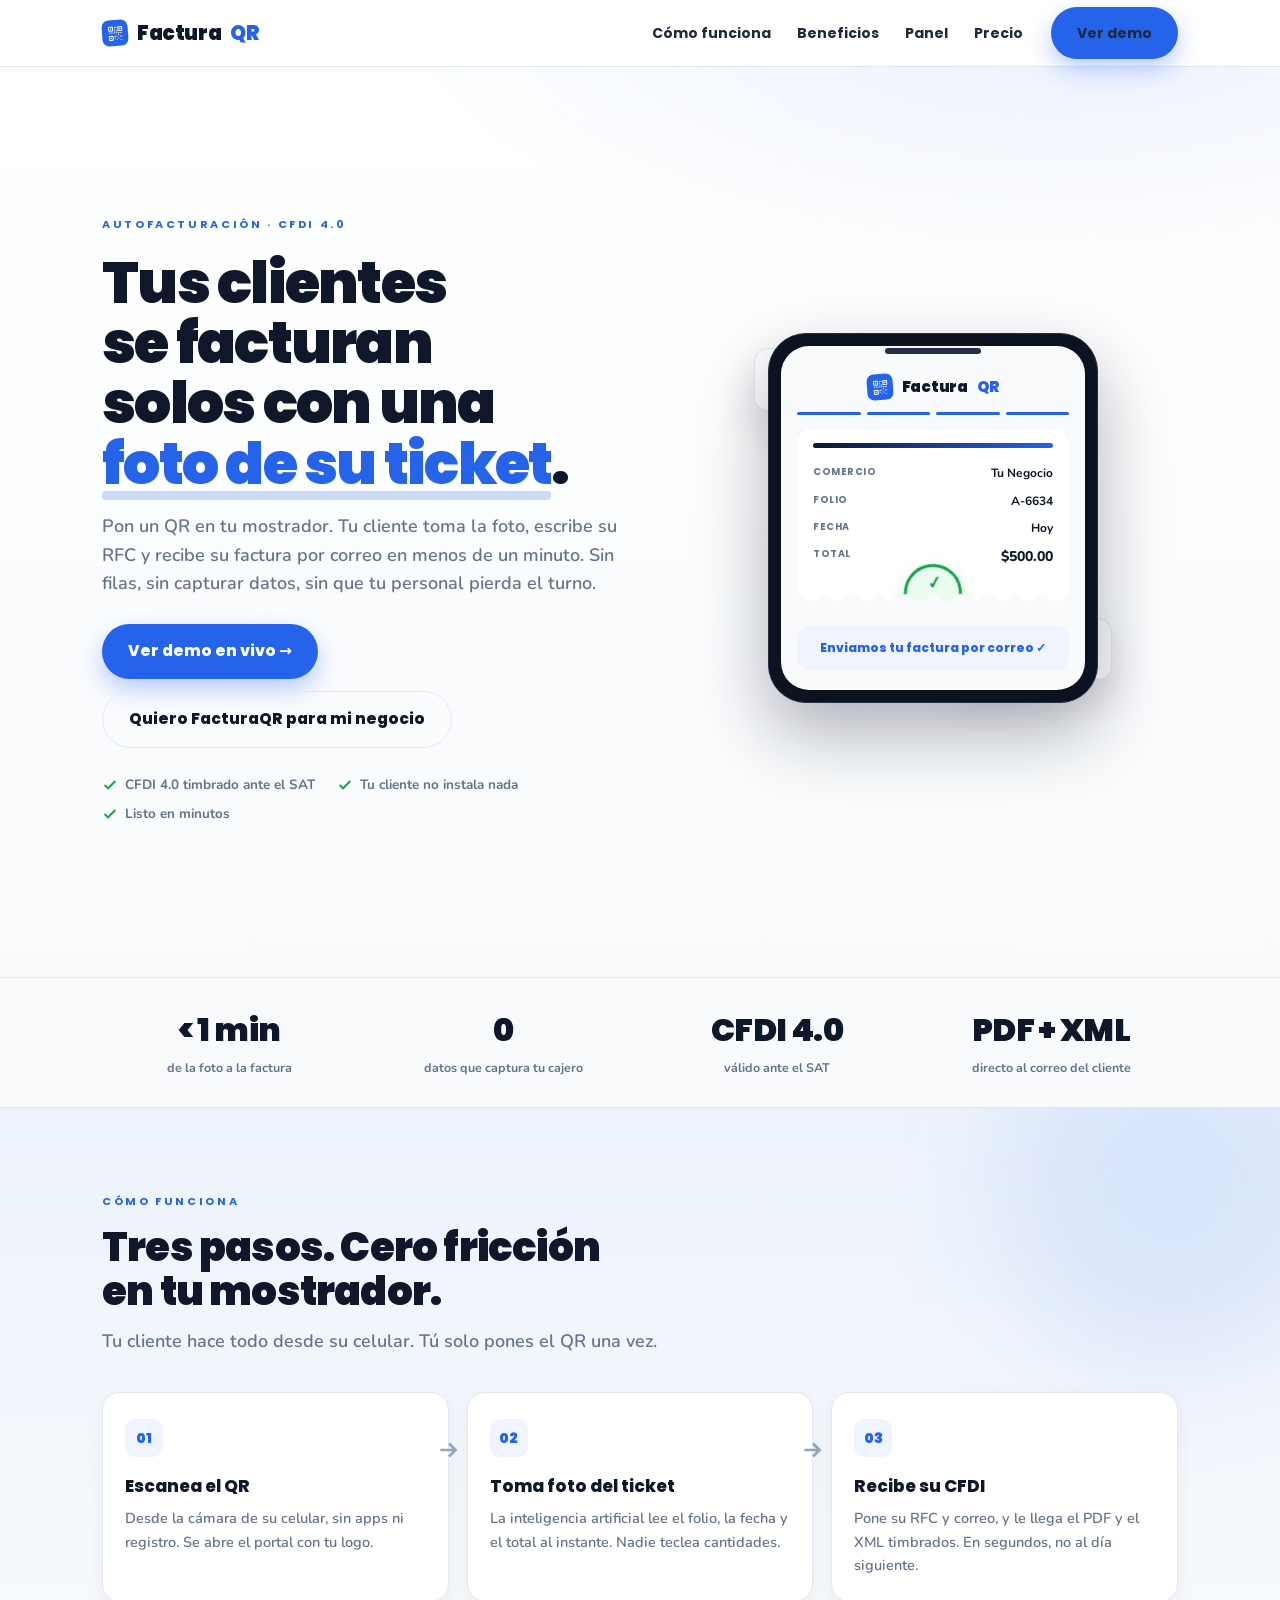
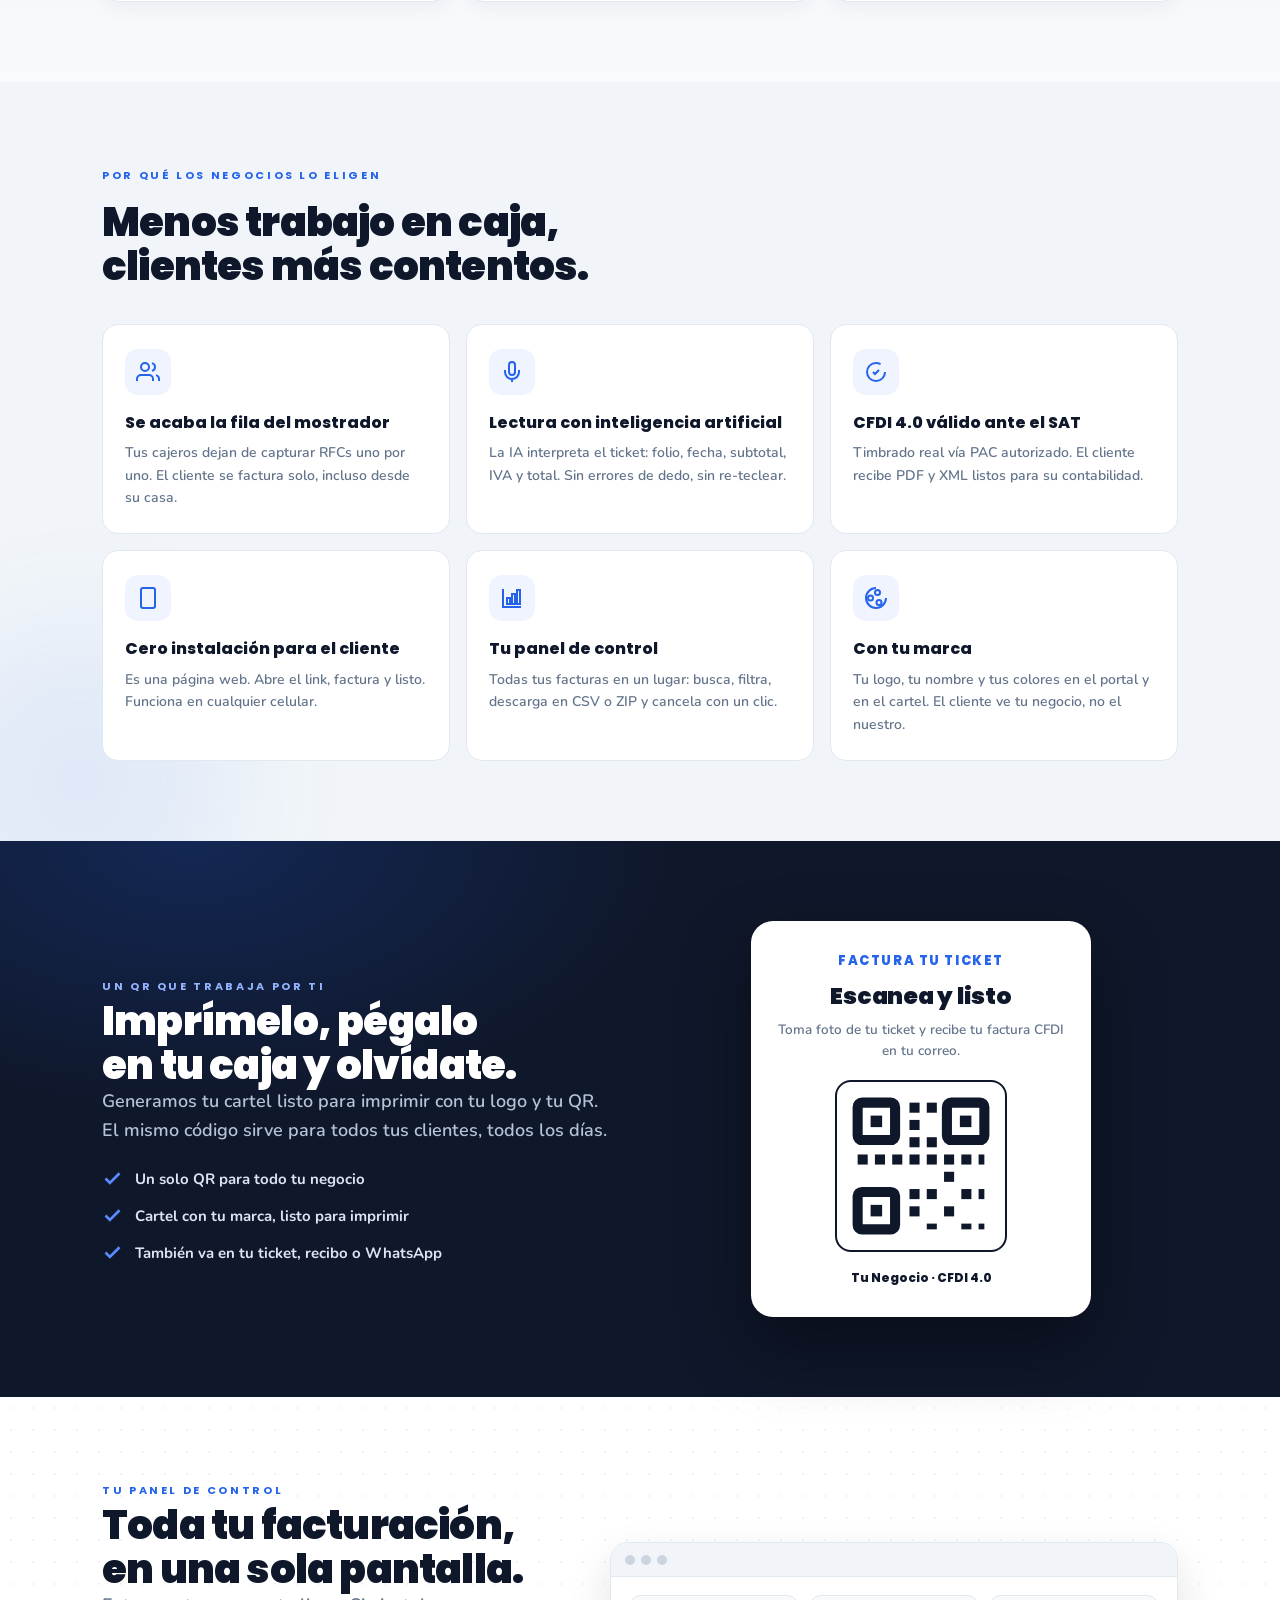
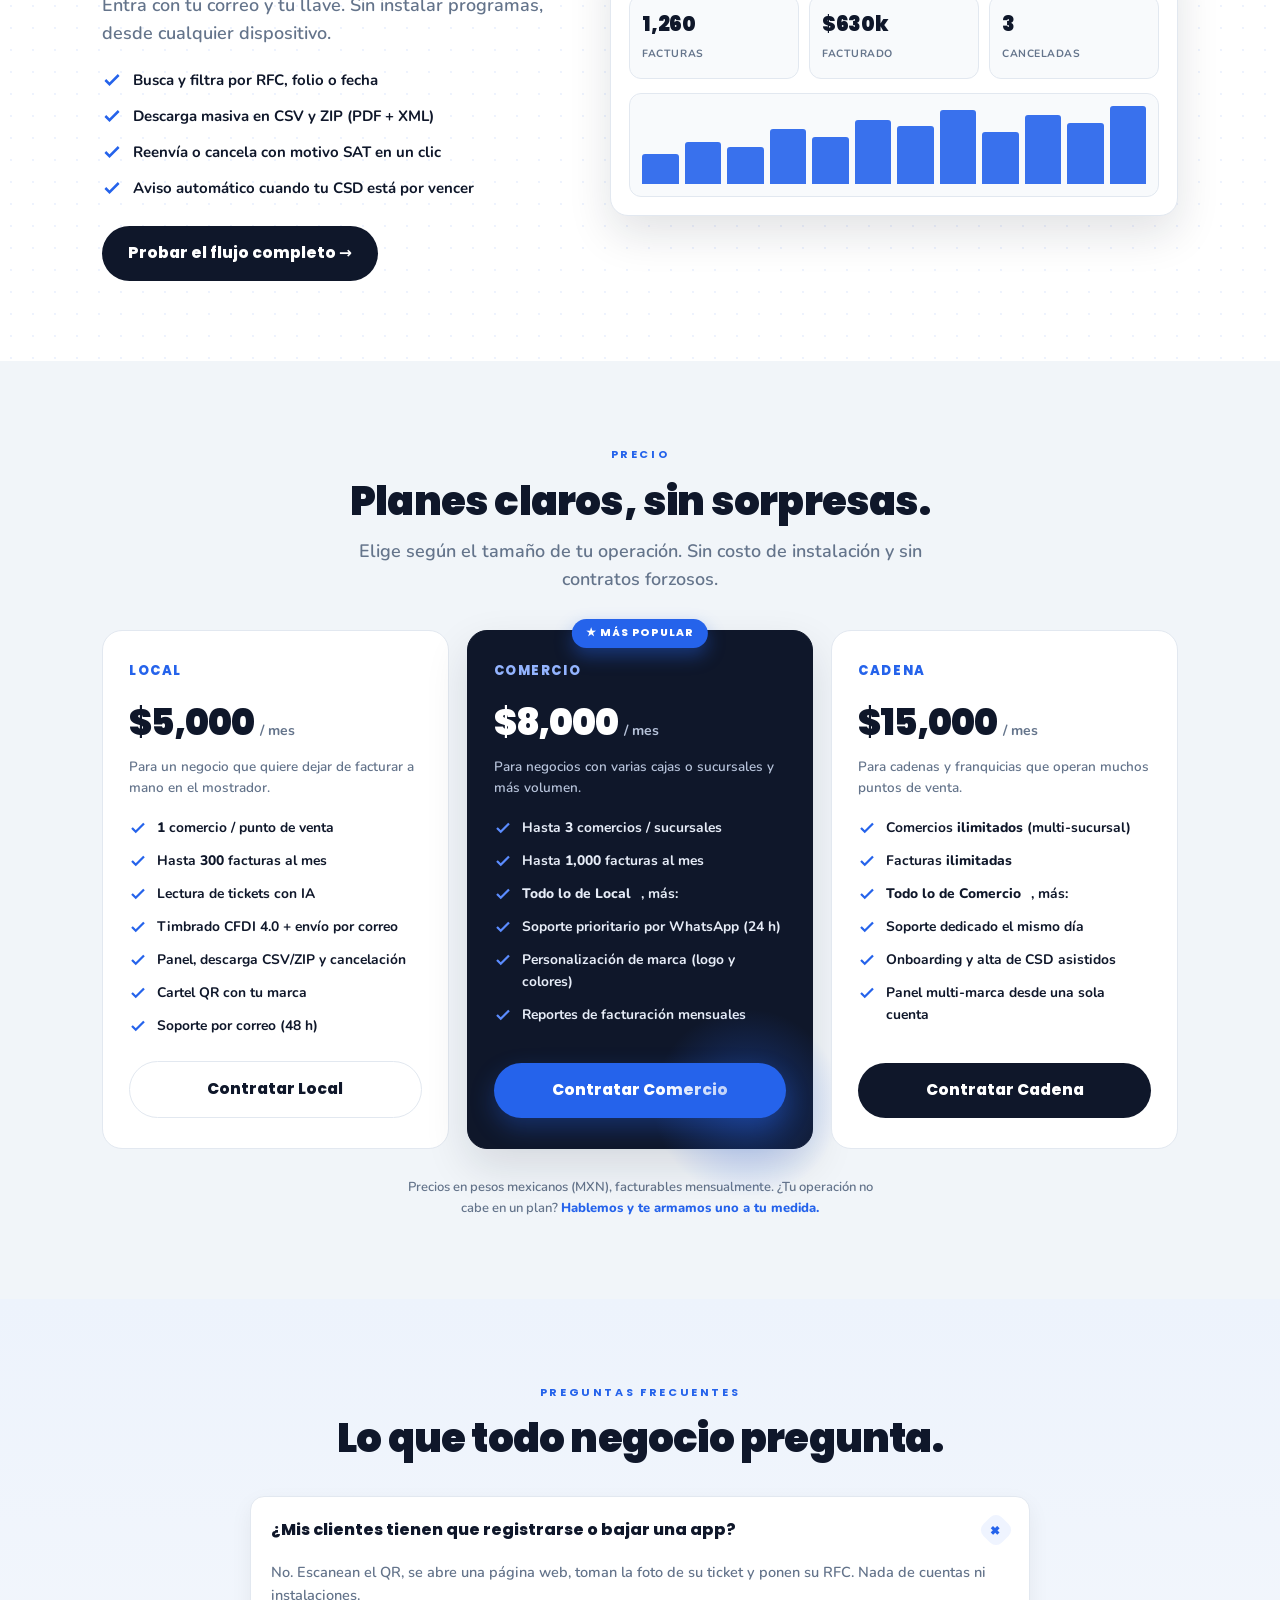
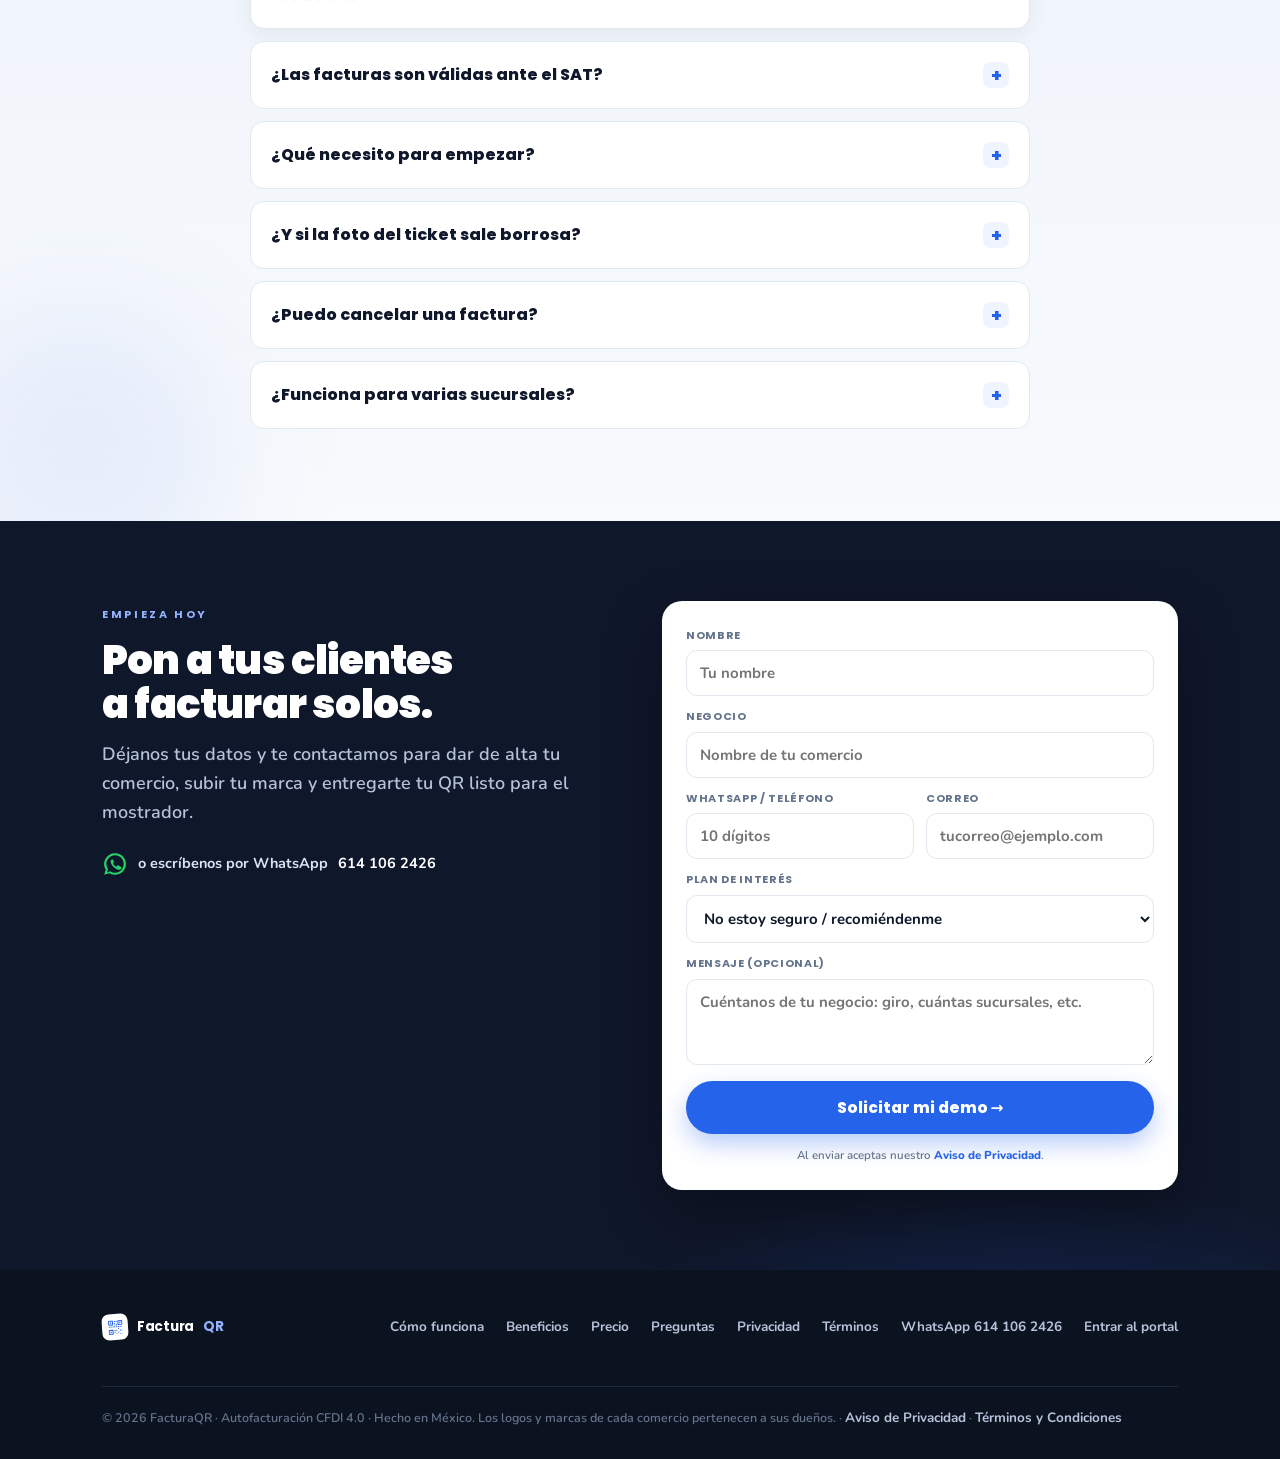
==== commit df149fc7: "Precios 5k/8k/15k, más animación en hero y variación de fondos - Precios: Local 5,000 / Comercio 8,0" ====
--- a/index.html
+++ b/index.html
@@ -67,7 +67,8 @@
   .hero .wrap{display:grid;grid-template-columns:1.05fr .95fr;gap:46px;align-items:center;padding-top:64px;padding-bottom:72px}
   .hero h1{font-weight:900;font-size:clamp(32px,5.4vw,58px);line-height:1.04;letter-spacing:-.03em;text-wrap:balance;margin:16px 0 18px}
   .hero h1 .hl{color:var(--blue);position:relative;white-space:nowrap}
-  .hero h1 .hl::after{content:"";position:absolute;left:0;right:0;bottom:.06em;height:.16em;background:rgba(37,99,235,.22);border-radius:3px;z-index:-1}
+  .hero h1 .hl::after{content:"";position:absolute;left:0;right:0;bottom:.06em;height:.16em;background:rgba(37,99,235,.22);border-radius:3px;z-index:-1;transform:scaleX(0);transform-origin:left;animation:draw .55s .6s cubic-bezier(.4,0,.2,1) forwards}
+  @keyframes draw{to{transform:scaleX(1)}}
   .hero .cta-row{display:flex;flex-wrap:wrap;gap:12px;margin-top:26px}
   .trust{display:flex;flex-wrap:wrap;gap:8px 22px;margin-top:26px;color:var(--mute);font-weight:700;font-size:13.5px}
   .trust span{display:inline-flex;align-items:center;gap:7px}
@@ -75,7 +76,10 @@
 
   /* ── phone mock ── */
   .mock{position:relative;justify-self:center;width:100%;max-width:330px}
-  .phone{position:relative;background:#0B1220;border-radius:38px;padding:12px;box-shadow:0 30px 70px rgba(15,23,42,.32);border:1px solid #24304A}
+  .mock::before{content:"";position:absolute;inset:-6% -12% -12% -12%;background:radial-gradient(closest-side,rgba(37,99,235,.28),transparent 72%);filter:blur(8px);z-index:-1;animation:glow 4.5s ease-in-out infinite}
+  @keyframes glow{0%,100%{opacity:.55;transform:scale(.96)}50%{opacity:1;transform:scale(1.04)}}
+  .phone{position:relative;background:#0B1220;border-radius:38px;padding:12px;box-shadow:0 30px 70px rgba(15,23,42,.32);border:1px solid #24304A;animation:floaty 6s ease-in-out infinite}
+  @keyframes floaty{0%,100%{transform:translateY(0) rotate(0)}50%{transform:translateY(-12px) rotate(-.6deg)}}
   .phone::before{content:"";position:absolute;top:14px;left:50%;transform:translateX(-50%);width:96px;height:6px;background:#24304A;border-radius:100px;z-index:3}
   .screen{background:var(--paper);border-radius:28px;padding:22px 16px 20px;overflow:hidden}
   .screen .brand{display:flex;justify-content:center;margin:6px 0 12px}
@@ -122,8 +126,8 @@
   @media(max-width:620px){.strip .wrap{grid-template-columns:1fr 1fr;gap:22px}}
 
   /* ── sections ── */
-  section{padding:clamp(56px,8vw,96px) 0}
-  .sec-head{max-width:640px;margin-bottom:44px}
+  section{padding:clamp(46px,6.5vw,80px) 0;position:relative}
+  .sec-head{max-width:640px;margin-bottom:36px}
   .sec-head h2{margin:12px 0 14px}
 
   /* how it works */
@@ -137,7 +141,15 @@
   @media(max-width:780px){.steps{grid-template-columns:1fr}.step .arrow{display:none}}
 
   /* benefits */
-  .bg-paper{background:var(--paper)}
+  .bg-paper{background:var(--paper-2)}
+  /* variación de fondos para romper el blanco */
+  .bg-tint{background:linear-gradient(180deg,#EDF3FC,#F8FAFC);overflow:hidden}
+  .clip{overflow:hidden}
+  .dots{background-image:radial-gradient(rgba(37,99,235,.08) 1.1px,transparent 1.1px);background-size:22px 22px}
+  .blob{position:absolute;border-radius:50%;filter:blur(60px);z-index:0;pointer-events:none}
+  .blob.b1{width:340px;height:340px;background:rgba(37,99,235,.10);top:-80px;right:-60px}
+  .blob.b2{width:300px;height:300px;background:rgba(37,99,235,.08);bottom:-90px;left:-70px}
+  section>.wrap{position:relative;z-index:1}
   .cards{display:grid;grid-template-columns:repeat(3,1fr);gap:16px}
   .feat{background:#fff;border:1px solid var(--line);border-radius:16px;padding:24px 22px;transition:transform .16s ease,box-shadow .16s ease}
   .feat:hover{transform:translateY(-4px);box-shadow:var(--shadow)}
@@ -256,7 +268,7 @@
 
   .reveal{opacity:0;transform:translateY(20px);transition:opacity .6s ease,transform .6s ease}
   .reveal.in{opacity:1;transform:none}
-  @media(prefers-reduced-motion:reduce){*{animation:none!important}.reveal{opacity:1;transform:none;transition:none}html{scroll-behavior:auto}}
+  @media(prefers-reduced-motion:reduce){*{animation:none!important}.reveal{opacity:1;transform:none;transition:none}.hero h1 .hl::after{transform:none}html{scroll-behavior:auto}}
 </style>
 </head>
 <body>
@@ -368,7 +380,8 @@
   </div>
 
   <!-- HOW -->
-  <section id="como">
+  <section id="como" class="bg-tint">
+    <div class="blob b1"></div>
     <div class="wrap">
       <div class="sec-head">
         <span class="eyebrow">Cómo funciona</span>
@@ -398,7 +411,8 @@
   </section>
 
   <!-- BENEFITS -->
-  <section id="beneficios" class="bg-paper">
+  <section id="beneficios" class="bg-paper clip">
+    <div class="blob b2"></div>
     <div class="wrap">
       <div class="sec-head">
         <span class="eyebrow">Por qué los negocios lo eligen</span>
@@ -439,7 +453,7 @@
   </section>
 
   <!-- PANEL -->
-  <section id="panel">
+  <section id="panel" class="dots">
     <div class="wrap split">
       <div>
         <span class="eyebrow">Tu panel de control</span>
@@ -481,7 +495,7 @@
 
         <div class="tier reveal">
           <div class="tk">Local</div>
-          <div class="amt"><b>$3,000</b><span>/ mes</span></div>
+          <div class="amt"><b>$5,000</b><span>/ mes</span></div>
           <p class="tsub">Para un negocio que quiere dejar de facturar a mano en el mostrador.</p>
           <ul>
             <li><svg viewBox="0 0 24 24" fill="none" stroke="currentColor" stroke-width="3"><path d="M20 6 9 17l-5-5"/></svg> <span><b>1</b> comercio / punto de venta</span></li>
@@ -498,7 +512,7 @@
         <div class="tier featured reveal">
           <div class="badge">★ Más popular</div>
           <div class="tk">Comercio</div>
-          <div class="amt"><b>$6,000</b><span>/ mes</span></div>
+          <div class="amt"><b>$8,000</b><span>/ mes</span></div>
           <p class="tsub">Para negocios con varias cajas o sucursales y más volumen.</p>
           <ul>
             <li><svg viewBox="0 0 24 24" fill="none" stroke="currentColor" stroke-width="3"><path d="M20 6 9 17l-5-5"/></svg> <span>Hasta <b>3</b> comercios / sucursales</span></li>
@@ -513,7 +527,7 @@
 
         <div class="tier reveal">
           <div class="tk">Cadena</div>
-          <div class="amt"><b>$10,000</b><span>/ mes</span></div>
+          <div class="amt"><b>$15,000</b><span>/ mes</span></div>
           <p class="tsub">Para cadenas y franquicias que operan muchos puntos de venta.</p>
           <ul>
             <li><svg viewBox="0 0 24 24" fill="none" stroke="currentColor" stroke-width="3"><path d="M20 6 9 17l-5-5"/></svg> <span>Comercios <b>ilimitados</b> (multi-sucursal)</span></li>
@@ -532,7 +546,8 @@
   </section>
 
   <!-- FAQ -->
-  <section id="faq">
+  <section id="faq" class="bg-tint">
+    <div class="blob b2"></div>
     <div class="wrap">
       <div class="sec-head" style="margin-inline:auto;text-align:center">
         <span class="eyebrow">Preguntas frecuentes</span>
@@ -574,9 +589,9 @@
         <label>Plan de interés
           <select name="plan">
             <option value="No estoy seguro">No estoy seguro / recomiéndenme</option>
-            <option value="Local ($3,000)">Local — $3,000/mes</option>
-            <option value="Comercio ($6,000)">Comercio — $6,000/mes</option>
-            <option value="Cadena ($10,000)">Cadena — $10,000/mes</option>
+            <option value="Local ($5,000)">Local — $5,000/mes</option>
+            <option value="Comercio ($8,000)">Comercio — $8,000/mes</option>
+            <option value="Cadena ($15,000)">Cadena — $15,000/mes</option>
           </select>
         </label>
         <label>Mensaje (opcional)<textarea name="mensaje" rows="3" placeholder="Cuéntanos de tu negocio: giro, cuántas sucursales, etc."></textarea></label>
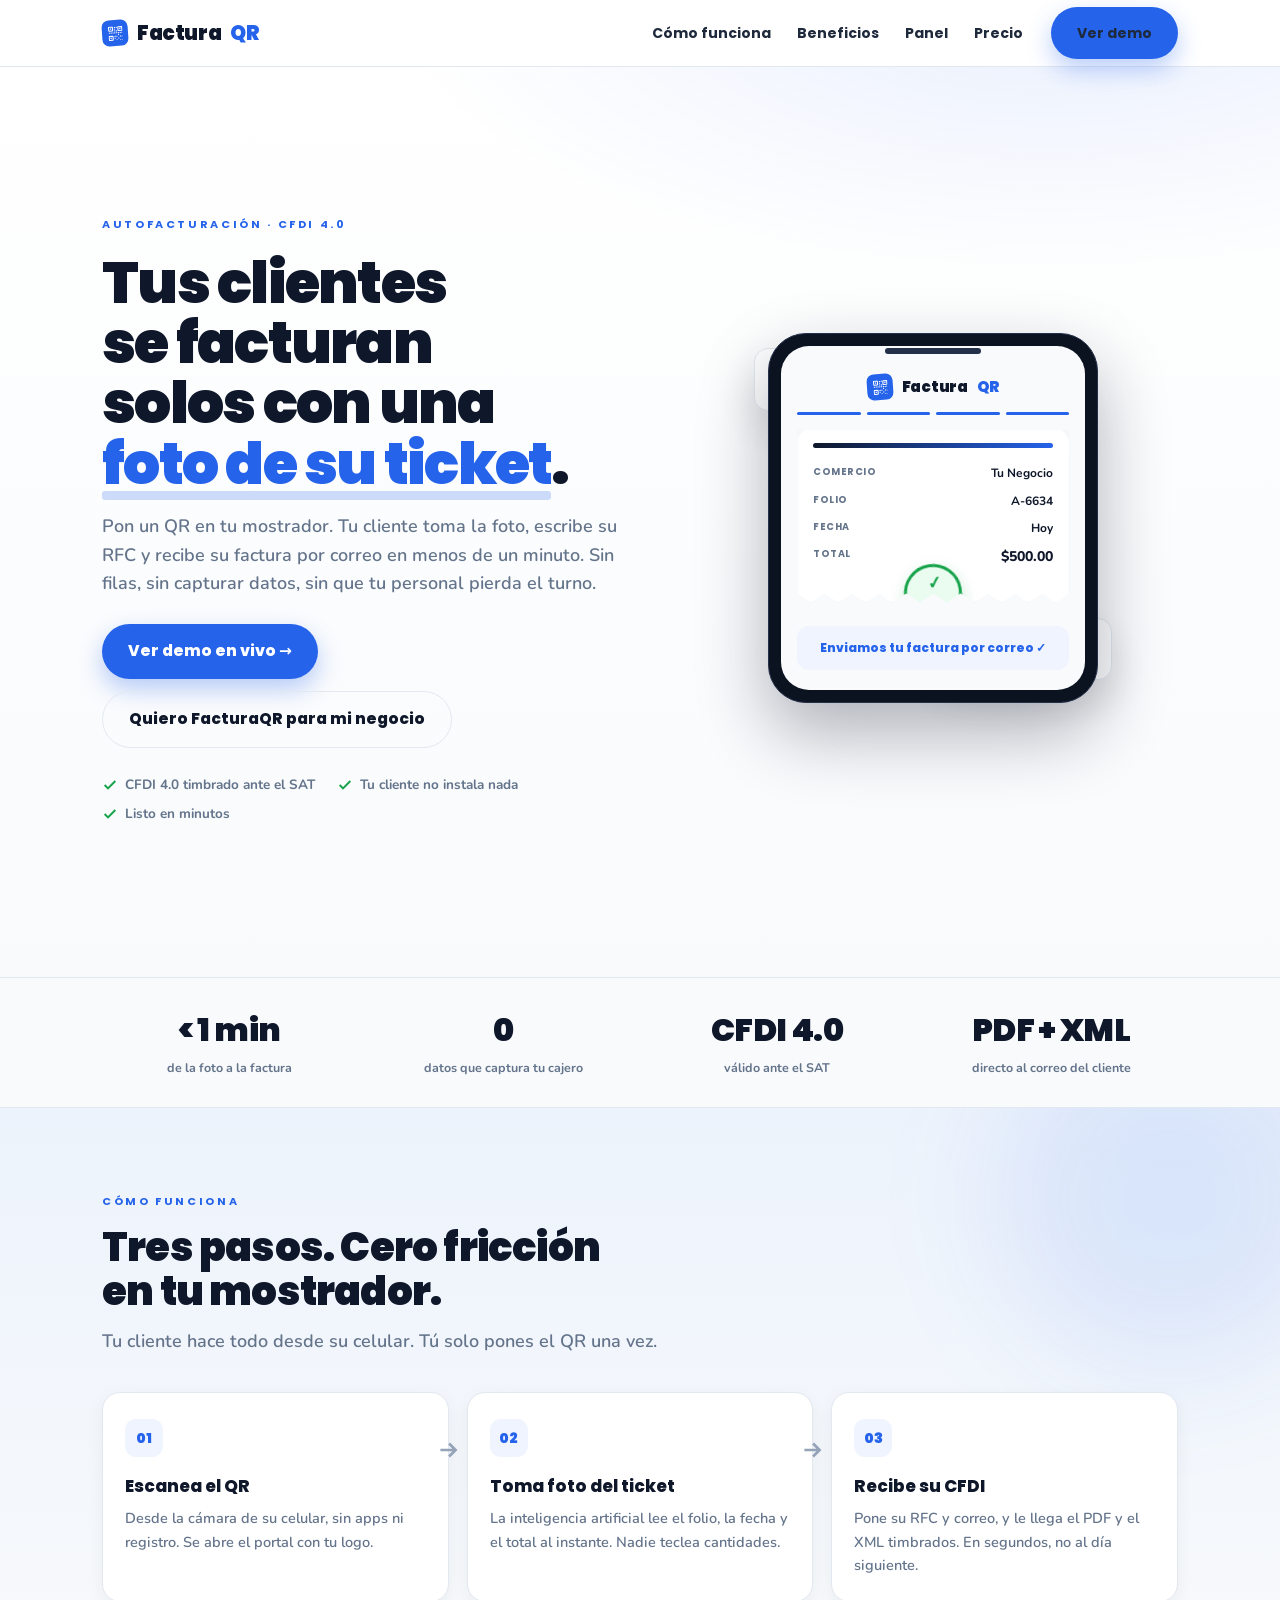
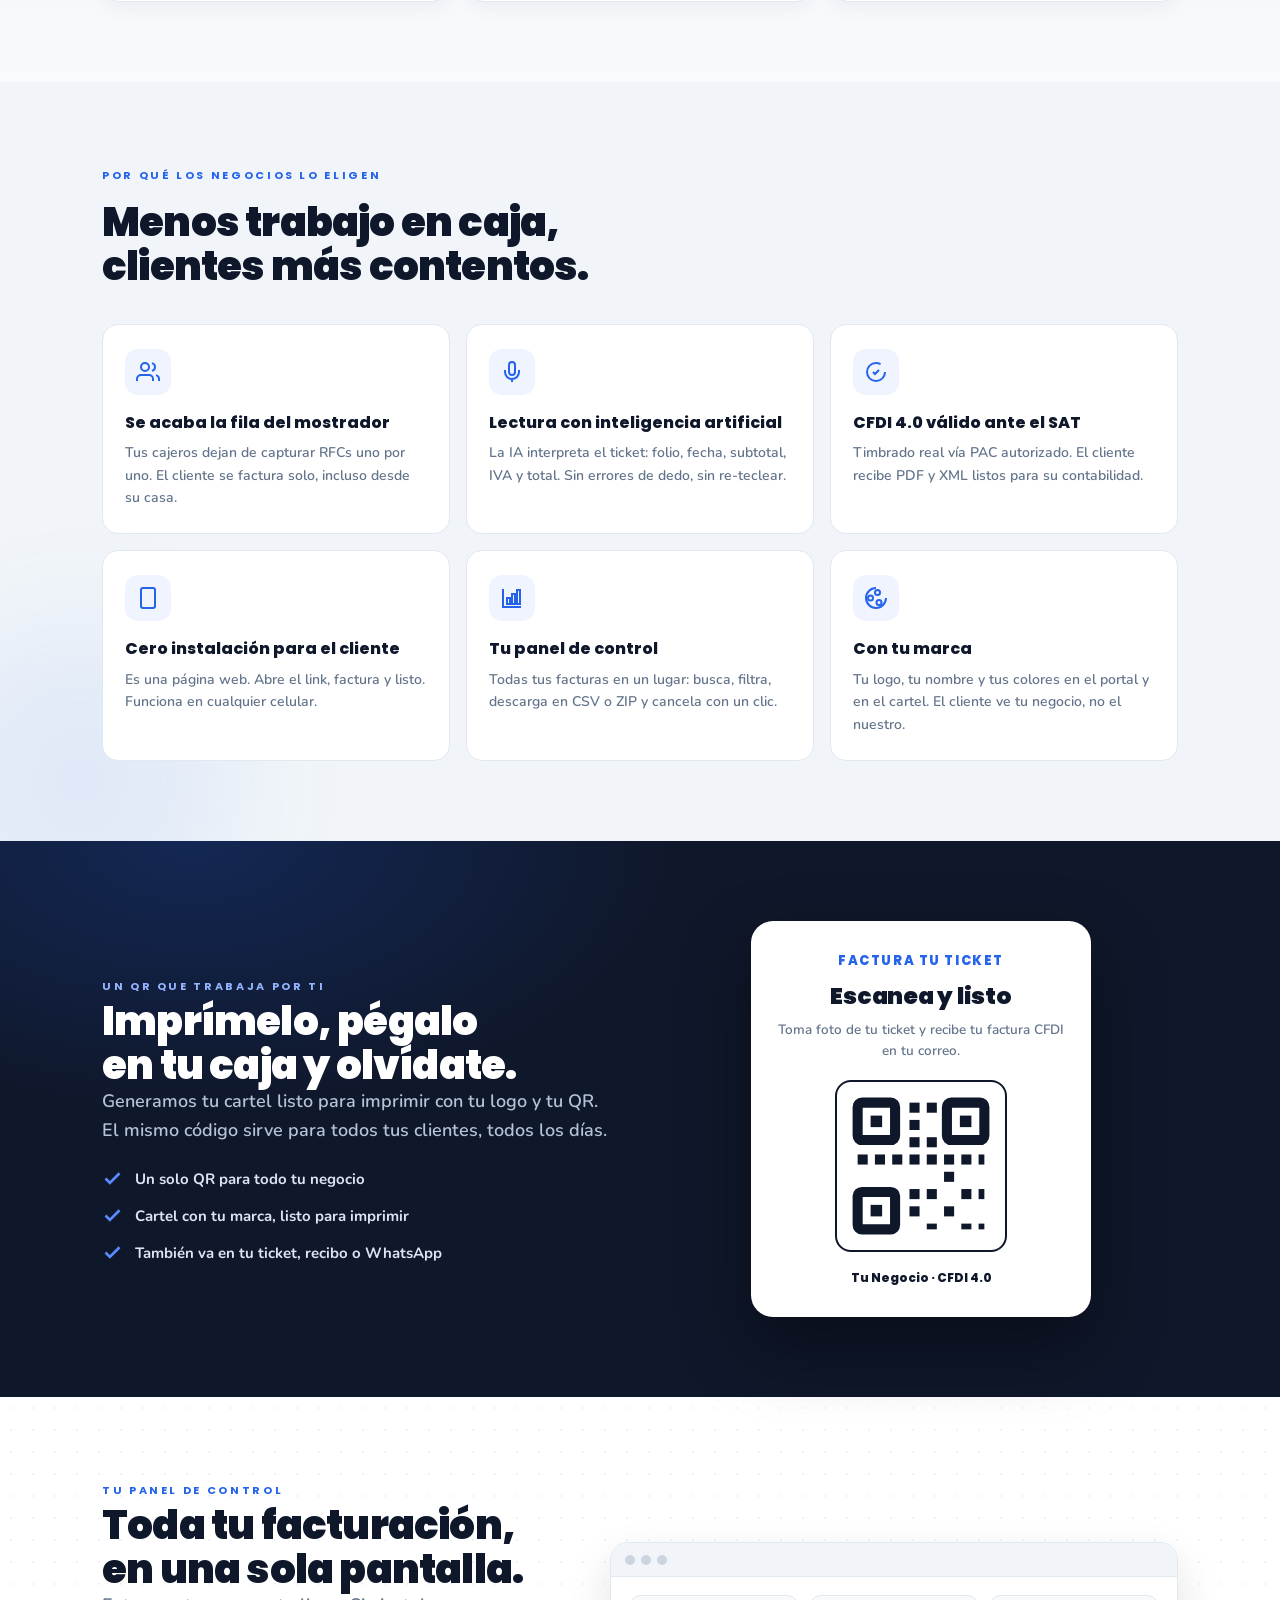
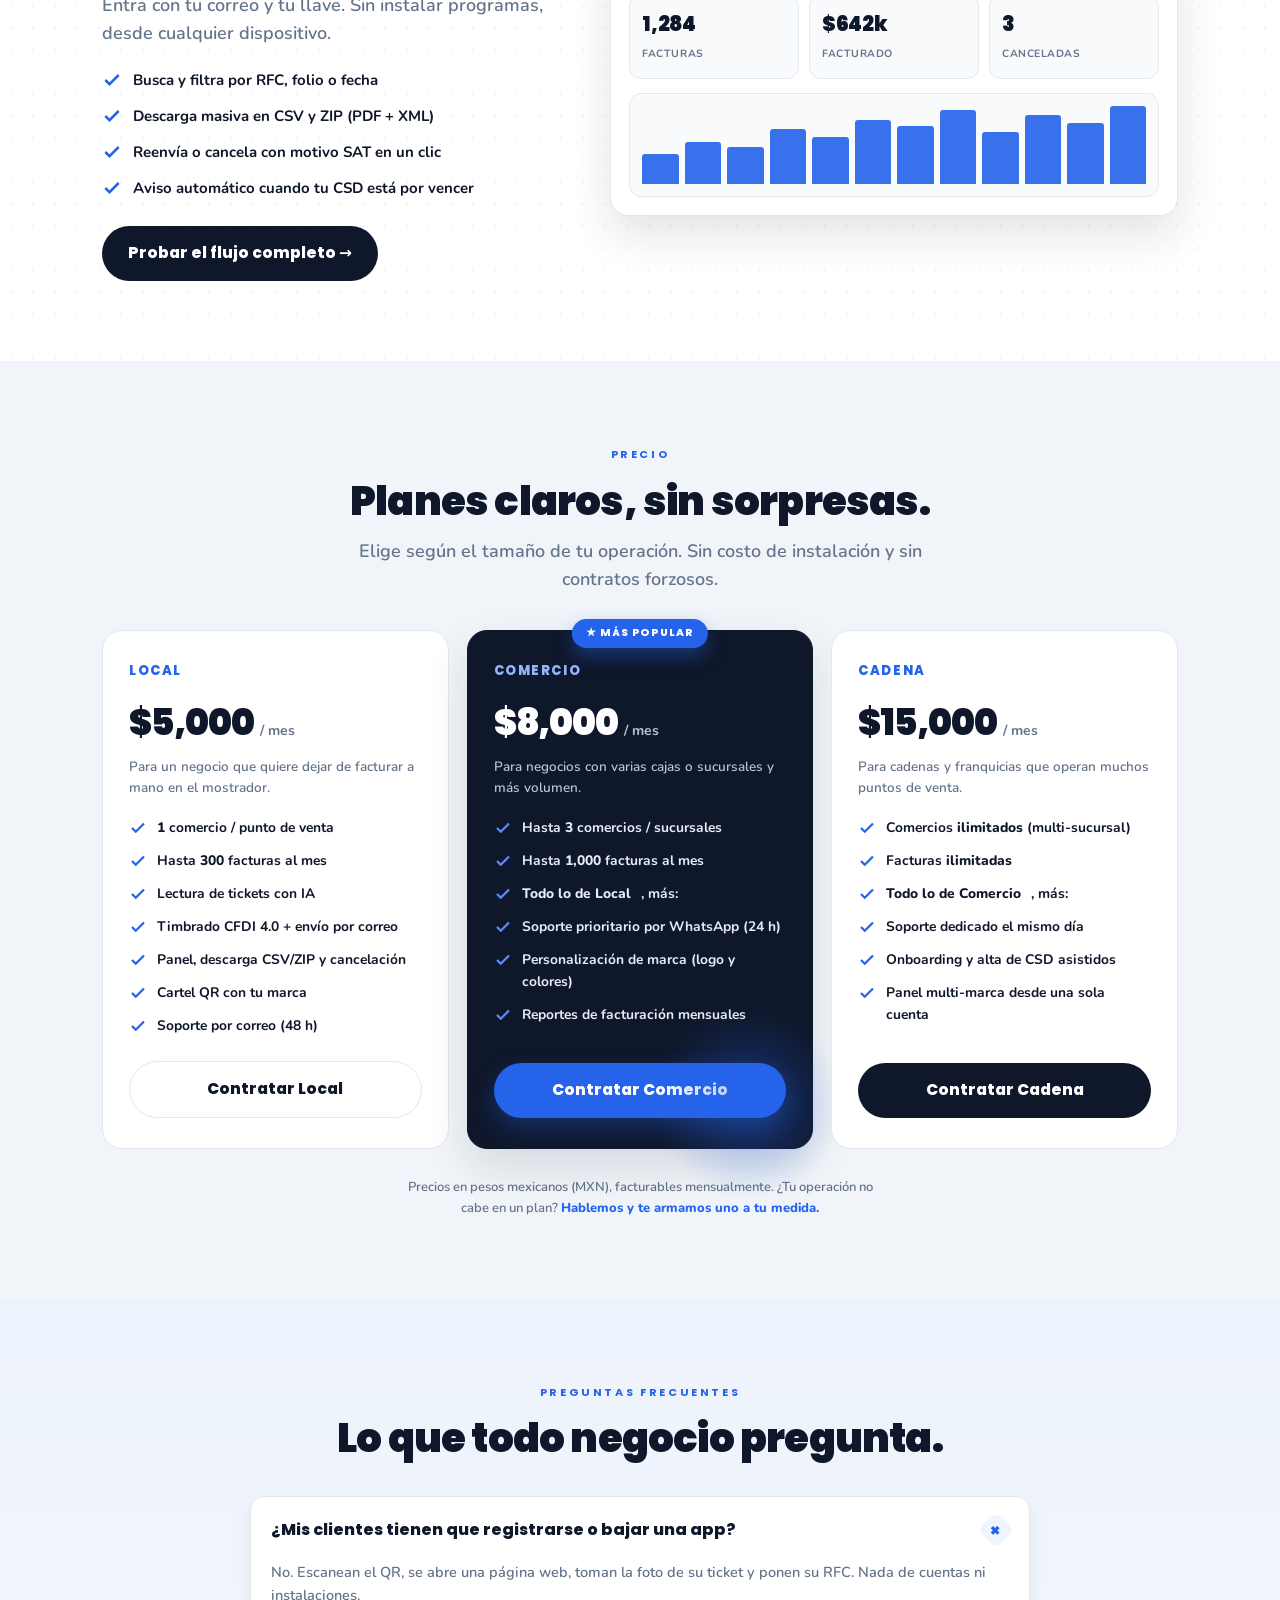
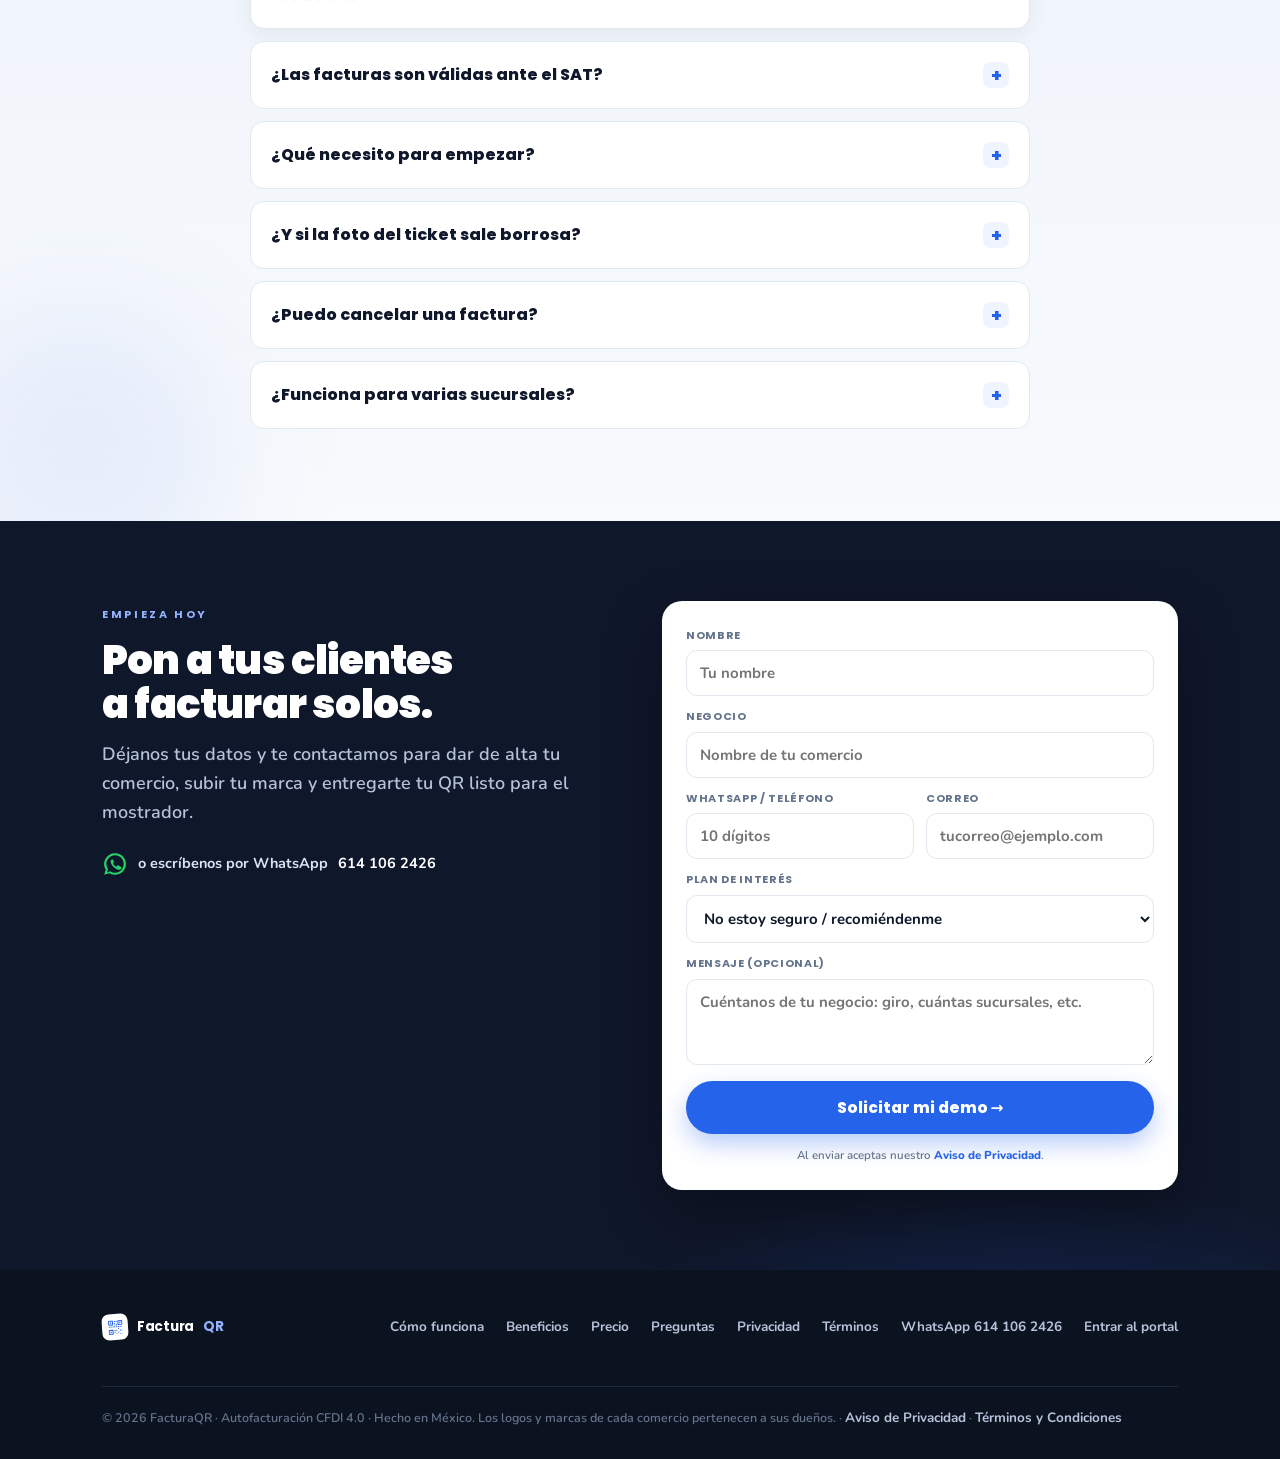
==== commit 72a251d5: "Móvil: separar CTAs, afinar márgenes y hero animado confiable - CTAs del hero en columna con más sep" ====
--- a/index.html
+++ b/index.html
@@ -12,6 +12,7 @@
 <link rel="preconnect" href="https://fonts.googleapis.com">
 <link rel="preconnect" href="https://fonts.gstatic.com" crossorigin>
 <link href="https://fonts.googleapis.com/css2?family=Poppins:wght@600;700;800;900&family=Nunito:wght@400;600;700;800&display=swap" rel="stylesheet">
+<script>document.documentElement.classList.add('js')</script>
 <style>
   :root{
     --ink:#0F172A; --ink-2:#1E293B; --mute:#64748B; --mute-2:#94A3B8;
@@ -104,16 +105,20 @@
   .float.f2{bottom:6%;right:-14px;animation:bob 5.6s ease-in-out .6s infinite}
   @keyframes bob{0%,100%{transform:translateY(0)}50%{transform:translateY(-9px)}}
 
-  /* ── entrada del hero ── */
-  @keyframes rise{from{opacity:0;transform:translateY(22px)}to{opacity:1;transform:none}}
-  .hero .eyebrow,.hero h1,.hero .lead,.hero .cta-row,.hero .trust,.hero .mock{animation:rise .7s cubic-bezier(.2,.8,.2,1) both}
-  .hero h1{animation-delay:.06s}.hero .lead{animation-delay:.12s}.hero .cta-row{animation-delay:.18s}.hero .trust{animation-delay:.24s}.hero .mock{animation-delay:.14s}
-  .stamp{animation:sello .5s .5s cubic-bezier(.2,1.6,.4,1) both}
-
-  /* ── hero en móvil: apilar, quitar empalmes ── */
+  /* ── entrada del hero (con JS; sin JS el contenido siempre queda visible) ── */
+  .js .hero .eyebrow,.js .hero h1,.js .hero .lead,.js .hero .cta-row,.js .hero .trust,.js .hero .mock{opacity:0;transform:translateY(20px)}
+  .js .hero.in .eyebrow,.js .hero.in h1,.js .hero.in .lead,.js .hero.in .cta-row,.js .hero.in .trust,.js .hero.in .mock{opacity:1;transform:none;transition:opacity .6s cubic-bezier(.2,.8,.2,1),transform .6s cubic-bezier(.2,.8,.2,1)}
+  .js .hero.in h1{transition-delay:.07s}.js .hero.in .lead{transition-delay:.14s}.js .hero.in .cta-row{transition-delay:.21s}.js .hero.in .trust{transition-delay:.28s}.js .hero.in .mock{transition-delay:.12s}
+  .stamp{animation:sello .5s .9s cubic-bezier(.2,1.6,.4,1) both}
+
+  /* ── hero en móvil: apilar, quitar empalmes, separar CTAs ── */
   @media(max-width:860px){
-    .hero .wrap{grid-template-columns:1fr;gap:26px;padding-top:30px;padding-bottom:40px}
-    .mock{max-width:290px;margin-top:6px}
+    .hero .wrap{grid-template-columns:1fr;gap:22px;padding-top:26px;padding-bottom:38px}
+    .hero h1{margin:12px 0 14px}
+    .hero .cta-row{flex-direction:column;gap:14px;margin-top:24px}
+    .hero .cta-row .btn{width:100%}
+    .trust{margin-top:22px;gap:10px 20px}
+    .mock{max-width:280px;margin-top:12px}
     .float{display:none}
   }
 
@@ -268,7 +273,21 @@
 
   .reveal{opacity:0;transform:translateY(20px);transition:opacity .6s ease,transform .6s ease}
   .reveal.in{opacity:1;transform:none}
-  @media(prefers-reduced-motion:reduce){*{animation:none!important}.reveal{opacity:1;transform:none;transition:none}.hero h1 .hl::after{transform:none}html{scroll-behavior:auto}}
+
+  /* ── afinar márgenes en pantallas chicas ── */
+  @media(max-width:520px){
+    .wrap{padding:0 18px}
+    section{padding:42px 0}
+    .sec-head{margin-bottom:28px}
+    .hero h1{font-size:clamp(28px,8.4vw,40px)}
+    .cards{gap:14px}.steps{gap:14px}.tiers{gap:16px}
+    .fcard{padding:22px 18px}.cartel{padding:26px 20px}
+    .final .fgrid{gap:22px}
+    footer.ft nav{gap:14px 18px}
+  }
+  @media(prefers-reduced-motion:reduce){*{animation:none!important}.reveal{opacity:1;transform:none;transition:none}.hero h1 .hl::after{transform:none}
+    .js .hero .eyebrow,.js .hero h1,.js .hero .lead,.js .hero .cta-row,.js .hero .trust,.js .hero .mock{opacity:1!important;transform:none!important;transition:none!important}
+    html{scroll-behavior:auto}}
 </style>
 </head>
 <body>
@@ -625,6 +644,12 @@
 <script>
   var reduce = matchMedia('(prefers-reduced-motion:reduce)').matches || !('IntersectionObserver' in window);
 
+  // entrada del hero (siempre termina visible)
+  (function(){ var h=document.querySelector('.hero'); if(!h)return;
+    if(reduce){h.classList.add('in');return;}
+    requestAnimationFrame(function(){requestAnimationFrame(function(){h.classList.add('in');});});
+  })();
+
   // scroll reveal
   (function(){
     var els=document.querySelectorAll('.reveal');
